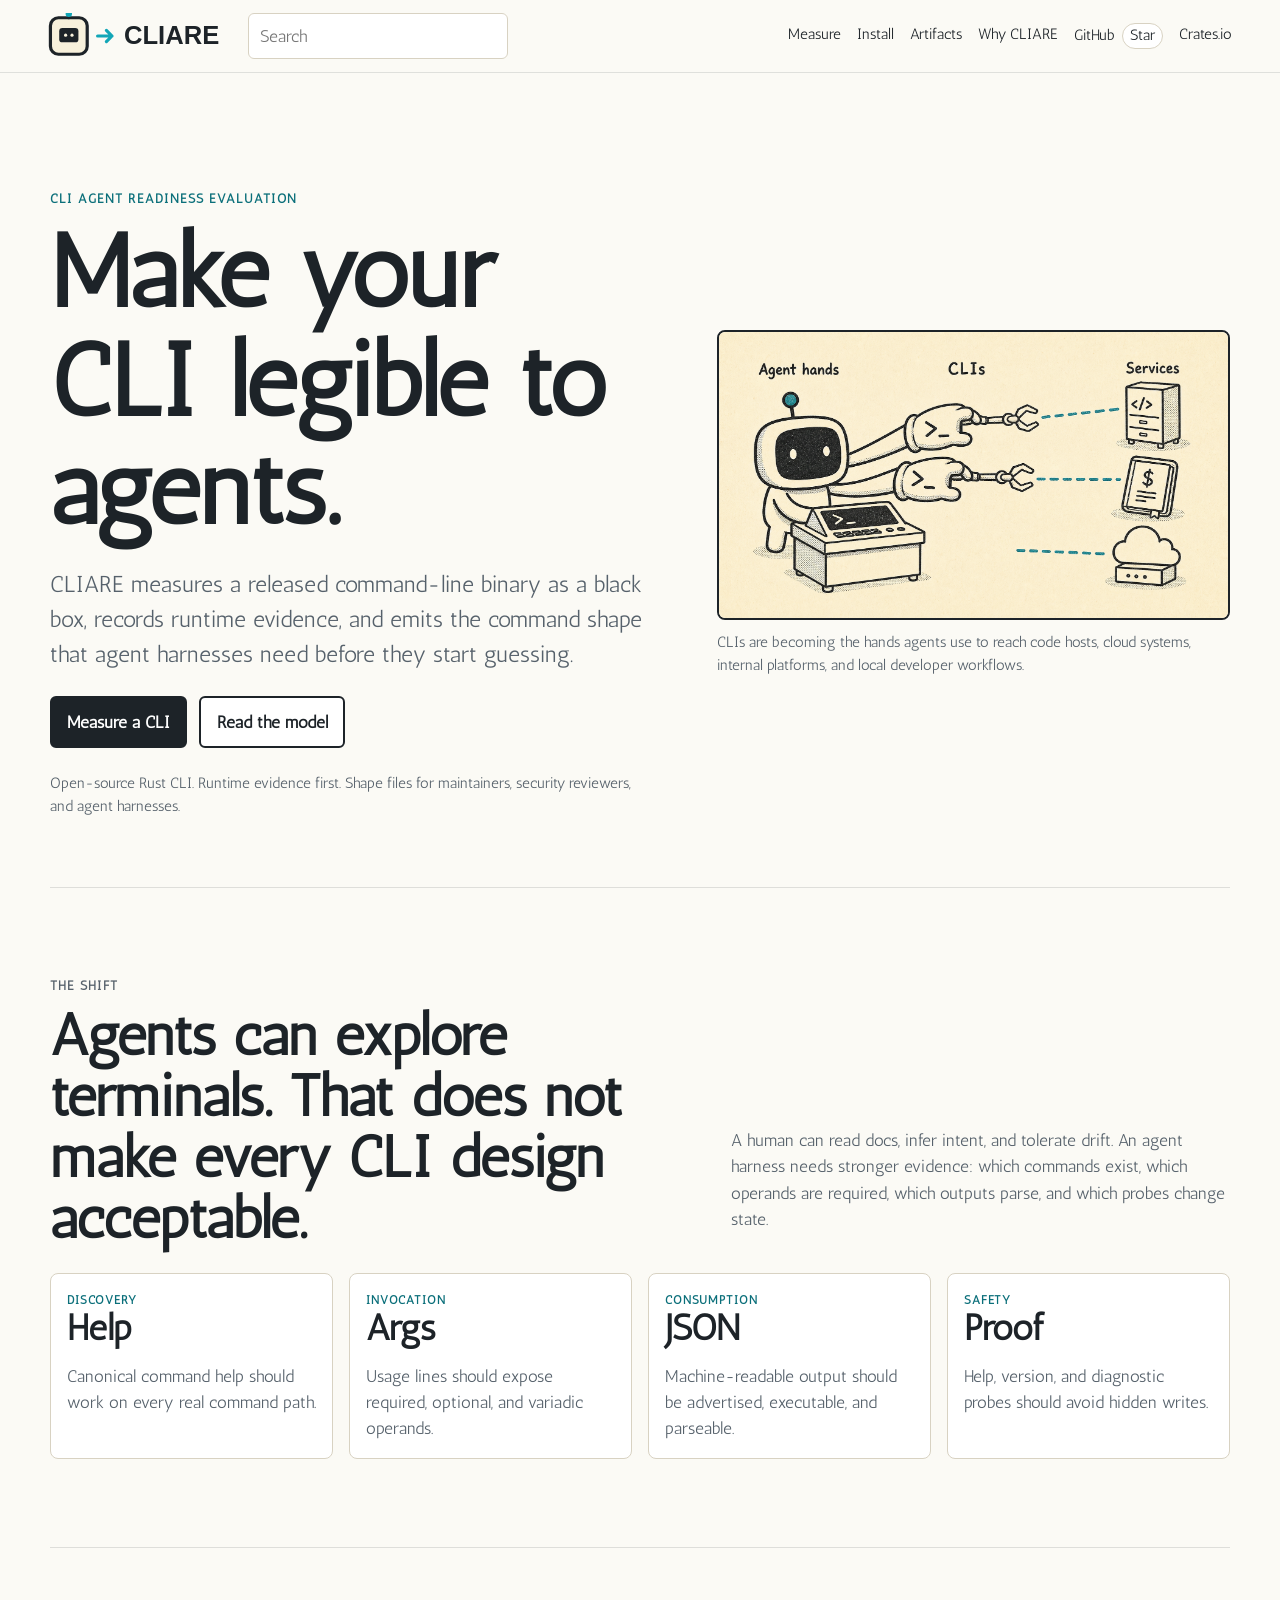
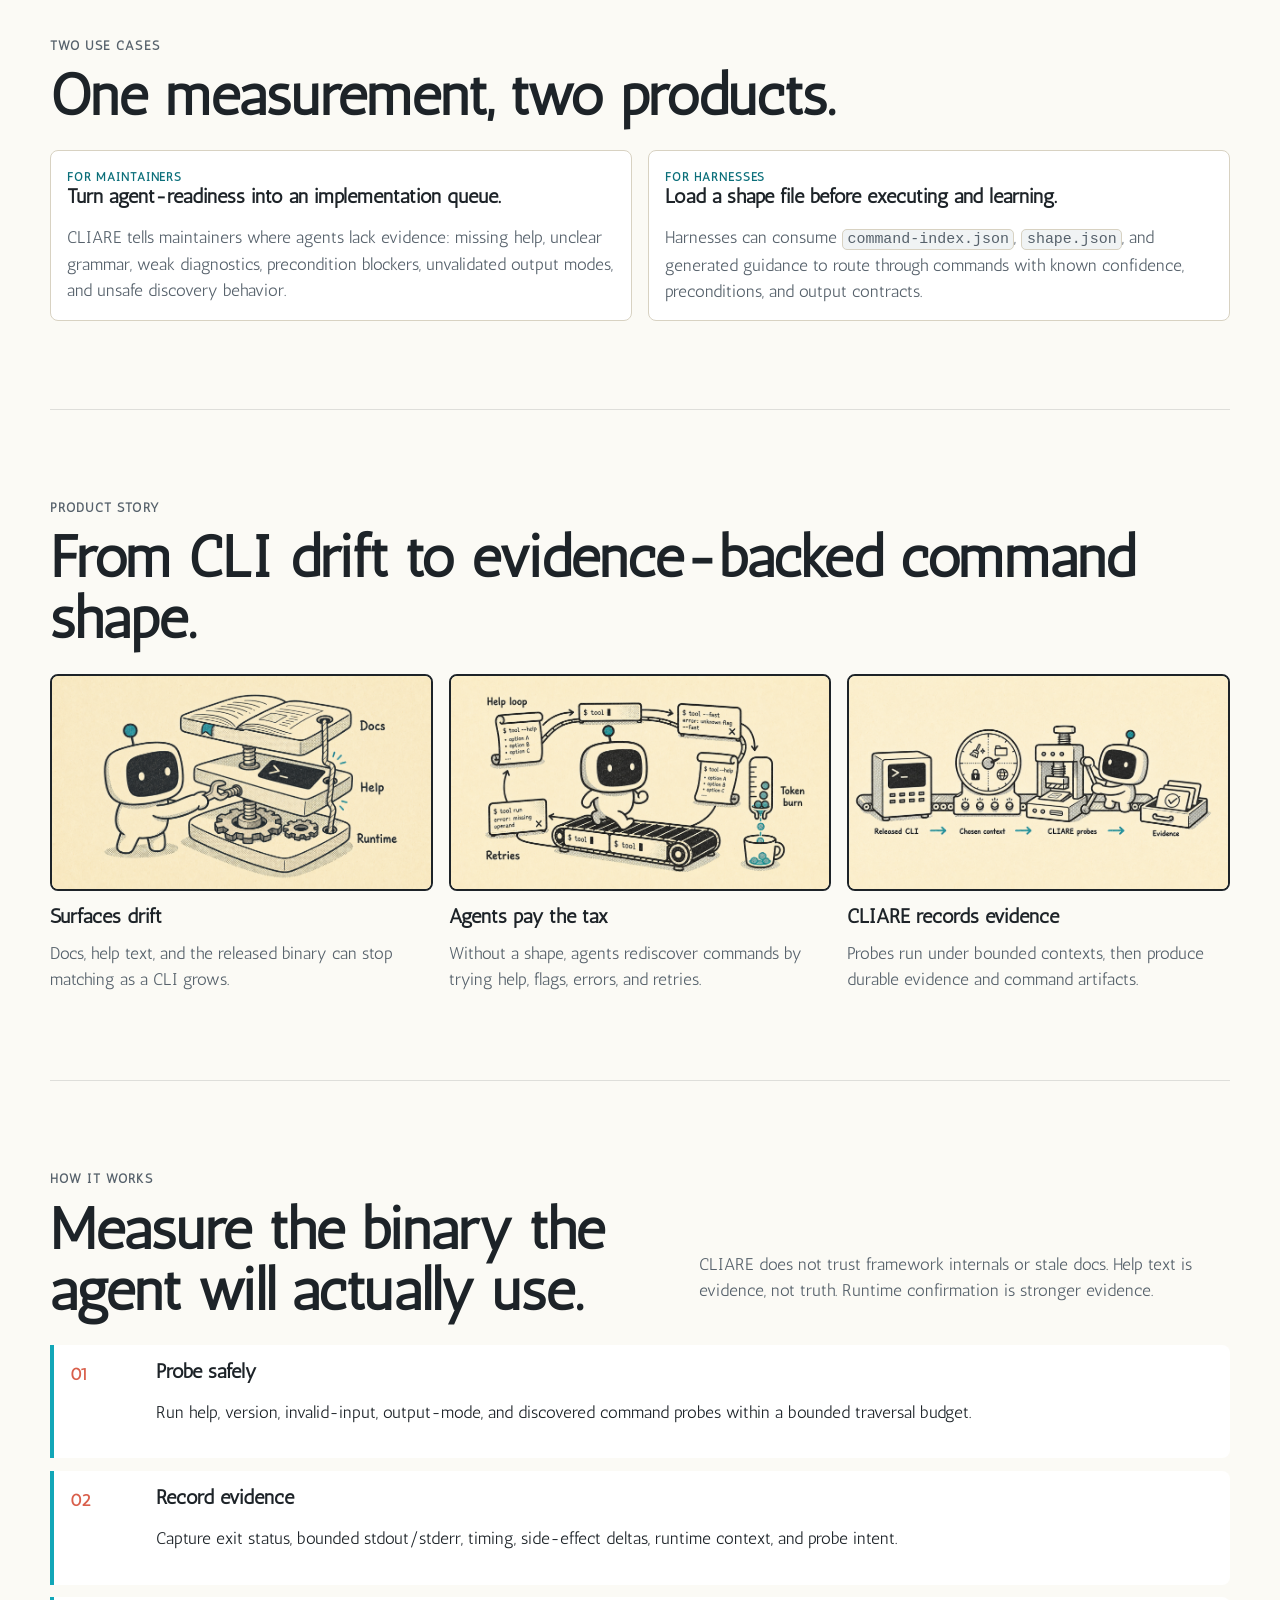
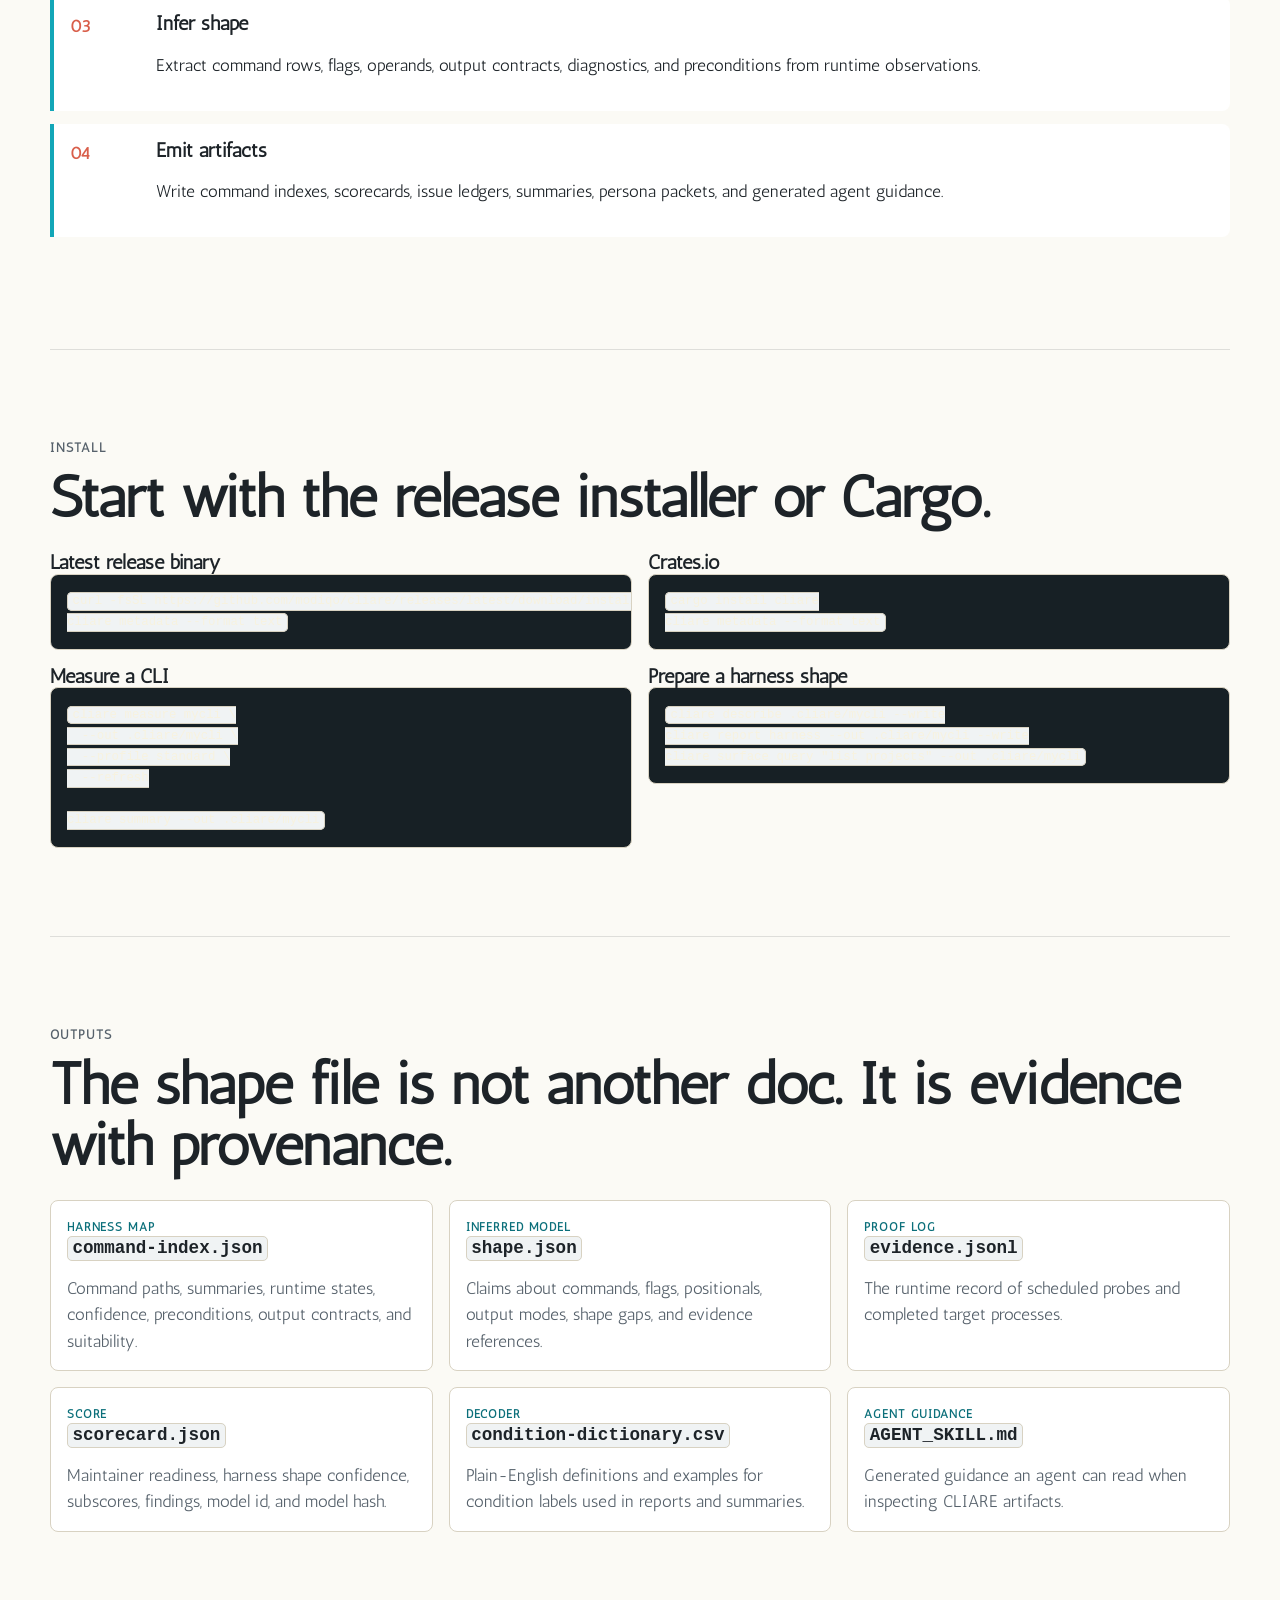
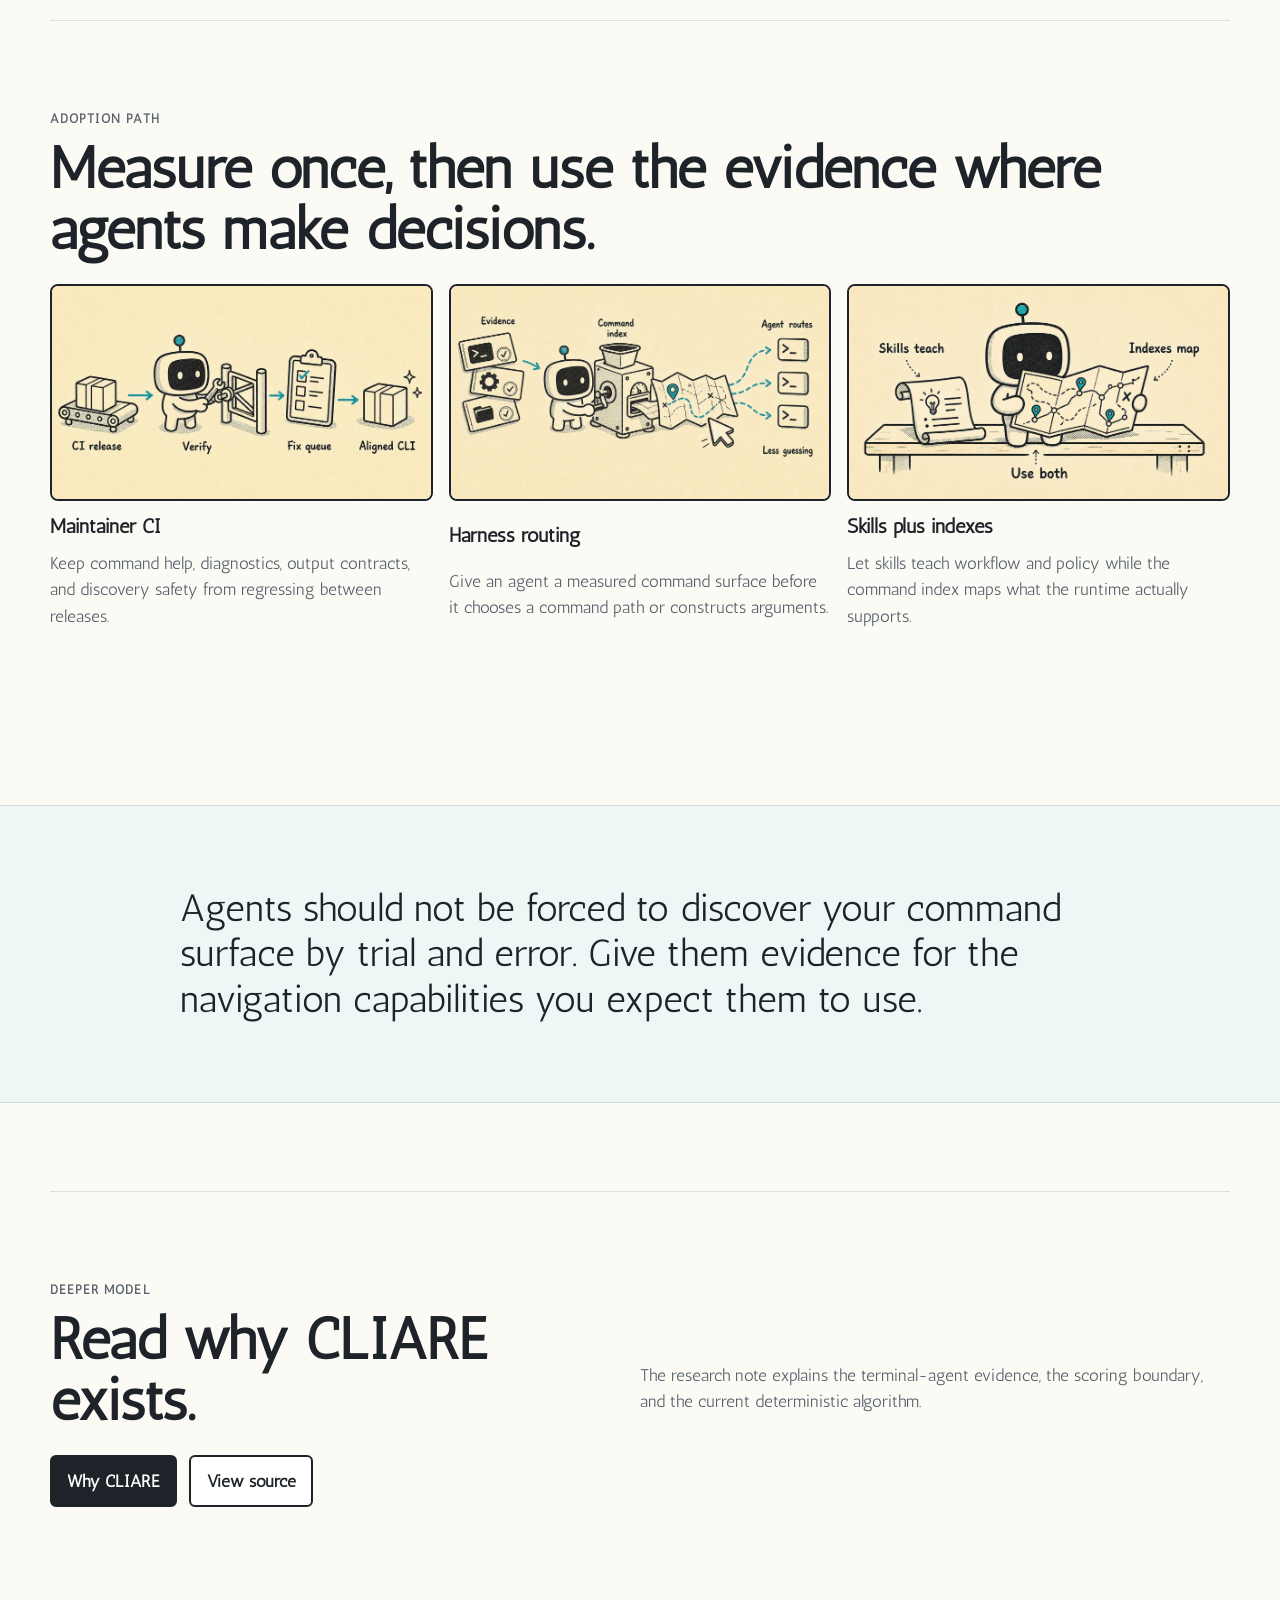
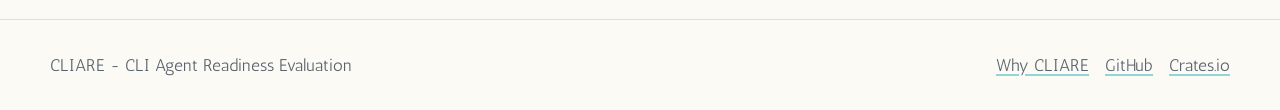
==== docs/pages/index.html @ 84b61d30 "docs: add cliare public site" ====
<!doctype html>
<html lang="en">
  <head>
    <meta charset="utf-8">
    <meta name="viewport" content="width=device-width, initial-scale=1">
    <meta
      name="description"
      content="CLIARE audits command-line interfaces for agent readiness and emits evidence-backed command shapes for maintainers and agent harnesses."
    >
    <title>CLIARE - CLI Agent Readiness Evaluation</title>
    <link rel="preconnect" href="https://fonts.googleapis.com">
    <link rel="preconnect" href="https://fonts.gstatic.com" crossorigin>
    <link href="https://fonts.googleapis.com/css2?family=Antic&amp;display=swap" rel="stylesheet">
    <link rel="alternate" type="text/plain" href="./llms.txt" title="CLIARE llms.txt">
    <link rel="stylesheet" href="./assets/styles.css?v=20260702-site">
  </head>
  <body>
    <header class="site-header">
      <a class="site-brand" href="./index.html" aria-label="CLIARE home">
        <img src="./assets/cliare-wordmark.svg" alt="CLIARE">
      </a>
      <form
        class="header-search"
        action="https://github.com/modiqo/cliare/search"
        method="get"
        target="_blank"
        role="search"
      >
        <input type="hidden" name="type" value="code">
        <label class="sr-only" for="site-search">Search CLIARE on GitHub</label>
        <input id="site-search" name="q" type="search" placeholder="Search">
      </form>
      <nav class="site-nav" aria-label="Primary navigation">
        <a href="#measure">Measure</a>
        <a href="#install">Install</a>
        <a href="#artifacts">Artifacts</a>
        <a href="./why-cliare.html">Why CLIARE</a>
        <a
          class="github-link star-link"
          href="https://github.com/modiqo/cliare"
          target="_blank"
          rel="noreferrer"
          aria-label="Star CLIARE on GitHub"
        >
          <span>GitHub</span>
          <span class="star-badge" aria-hidden="true">Star <span data-github-stars></span></span>
        </a>
        <a href="https://crates.io/crates/cliare" target="_blank" rel="noreferrer">Crates.io</a>
      </nav>
    </header>

    <main class="shell">
      <section id="home" class="hero" aria-labelledby="page-title">
        <div class="hero-copy">
          <p class="eyebrow">CLI Agent Readiness Evaluation</p>
          <h1 id="page-title">Make your CLI legible to agents.</h1>
          <p class="lede">
            CLIARE measures a released command-line binary as a black box,
            records runtime evidence, and emits the command shape that agent
            harnesses need before they start guessing.
          </p>
          <div class="hero-actions" aria-label="Primary actions">
            <a class="primary-link" href="#measure">Measure a CLI</a>
            <a class="secondary-link" href="./why-cliare.html">Read the model</a>
          </div>
          <p class="hero-note">
            Open-source Rust CLI. Runtime evidence first. Shape files for
            maintainers, security reviewers, and agent harnesses.
          </p>
        </div>
        <figure class="hero-figure">
          <img
            src="./assets/storybook/01-agent-hands.png"
            alt="Illustration of an agent using command-line hands to reach services."
          >
          <figcaption>
            CLIs are becoming the hands agents use to reach code hosts, cloud
            systems, internal platforms, and local developer workflows.
          </figcaption>
        </figure>
      </section>

      <section id="shift" class="section" aria-labelledby="shift-title">
        <div class="section-heading">
          <div>
            <p class="eyebrow">The shift</p>
            <h2 id="shift-title">Agents can explore terminals. That does not make every CLI design acceptable.</h2>
          </div>
          <p>
            A human can read docs, infer intent, and tolerate drift. An agent
            harness needs stronger evidence: which commands exist, which
            operands are required, which outputs parse, and which probes change
            state.
          </p>
        </div>
        <div class="metric-grid" aria-label="Agent CLI pressure points">
          <article class="metric-card">
            <span>Discovery</span>
            <strong>Help</strong>
            <p>Canonical command help should work on every real command path.</p>
          </article>
          <article class="metric-card">
            <span>Invocation</span>
            <strong>Args</strong>
            <p>Usage lines should expose required, optional, and variadic operands.</p>
          </article>
          <article class="metric-card">
            <span>Consumption</span>
            <strong>JSON</strong>
            <p>Machine-readable output should be advertised, executable, and parseable.</p>
          </article>
          <article class="metric-card">
            <span>Safety</span>
            <strong>Proof</strong>
            <p>Help, version, and diagnostic probes should avoid hidden writes.</p>
          </article>
        </div>
      </section>

      <section id="use-cases" class="section" aria-labelledby="use-cases-title">
        <div class="section-heading">
          <div>
            <p class="eyebrow">Two use cases</p>
            <h2 id="use-cases-title">One measurement, two products.</h2>
          </div>
        </div>
        <div class="use-grid">
          <article class="use-card">
            <span>For maintainers</span>
            <h3>Turn agent-readiness into an implementation queue.</h3>
            <p>
              CLIARE tells maintainers where agents lack evidence: missing help,
              unclear grammar, weak diagnostics, precondition blockers,
              unvalidated output modes, and unsafe discovery behavior.
            </p>
          </article>
          <article class="use-card">
            <span>For harnesses</span>
            <h3>Load a shape file before executing and learning.</h3>
            <p>
              Harnesses can consume <code>command-index.json</code>,
              <code>shape.json</code>, and generated guidance to route through
              commands with known confidence, preconditions, and output
              contracts.
            </p>
          </article>
        </div>
      </section>

      <section id="story" class="section" aria-labelledby="story-title">
        <div class="section-heading">
          <div>
            <p class="eyebrow">Product story</p>
            <h2 id="story-title">From CLI drift to evidence-backed command shape.</h2>
          </div>
        </div>
        <div class="story-grid">
          <article class="story-card">
            <img src="./assets/storybook/02-cli-drift.png" alt="Illustration of docs, help, and runtime drift.">
            <h3>Surfaces drift</h3>
            <p>Docs, help text, and the released binary can stop matching as a CLI grows.</p>
          </article>
          <article class="story-card">
            <img src="./assets/storybook/03-token-burn.png" alt="Illustration of an agent burning tokens in a help loop.">
            <h3>Agents pay the tax</h3>
            <p>Without a shape, agents rediscover commands by trying help, flags, errors, and retries.</p>
          </article>
          <article class="story-card">
            <img src="./assets/storybook/04-cliare-probes.png" alt="Illustration of CLIARE probing a released CLI.">
            <h3>CLIARE records evidence</h3>
            <p>Probes run under bounded contexts, then produce durable evidence and command artifacts.</p>
          </article>
        </div>
      </section>

      <section id="measure" class="section" aria-labelledby="measure-title">
        <div class="section-heading">
          <div>
            <p class="eyebrow">How it works</p>
            <h2 id="measure-title">Measure the binary the agent will actually use.</h2>
          </div>
          <p>
            CLIARE does not trust framework internals or stale docs. Help text
            is evidence, not truth. Runtime confirmation is stronger evidence.
          </p>
        </div>
        <div class="process" aria-label="CLIARE measurement flow">
          <div class="process-step">
            <span>01</span>
            <div>
              <h3>Probe safely</h3>
              <p>Run help, version, invalid-input, output-mode, and discovered command probes within a bounded traversal budget.</p>
            </div>
          </div>
          <div class="process-step">
            <span>02</span>
            <div>
              <h3>Record evidence</h3>
              <p>Capture exit status, bounded stdout/stderr, timing, side-effect deltas, runtime context, and probe intent.</p>
            </div>
          </div>
          <div class="process-step">
            <span>03</span>
            <div>
              <h3>Infer shape</h3>
              <p>Extract command rows, flags, operands, output contracts, diagnostics, and preconditions from runtime observations.</p>
            </div>
          </div>
          <div class="process-step">
            <span>04</span>
            <div>
              <h3>Emit artifacts</h3>
              <p>Write command indexes, scorecards, issue ledgers, summaries, persona packets, and generated agent guidance.</p>
            </div>
          </div>
        </div>
      </section>

      <section id="install" class="section" aria-labelledby="install-title">
        <div class="section-heading">
          <div>
            <p class="eyebrow">Install</p>
            <h2 id="install-title">Start with the release installer or Cargo.</h2>
          </div>
        </div>
        <div class="code-grid">
          <div>
            <h3>Latest release binary</h3>
            <pre><code>curl -fsSL https://github.com/modiqo/cliare/releases/latest/download/install.sh | sh
cliare metadata --format text</code></pre>
          </div>
          <div>
            <h3>Crates.io</h3>
            <pre><code>cargo install cliare
cliare metadata --format text</code></pre>
          </div>
        </div>
        <div class="code-grid">
          <div>
            <h3>Measure a CLI</h3>
            <pre><code>cliare measure mycli \
  --out .cliare/mycli \
  --profile standard \
  --refresh

cliare summary --out .cliare/mycli</code></pre>
          </div>
          <div>
            <h3>Prepare a harness shape</h3>
            <pre><code>cliare describe .cliare/mycli --write
cliare report harness --out .cliare/mycli --write
cliare surface query "list projects" --out .cliare/mycli</code></pre>
          </div>
        </div>
      </section>

      <section id="artifacts" class="section" aria-labelledby="artifacts-title">
        <div class="section-heading">
          <div>
            <p class="eyebrow">Outputs</p>
            <h2 id="artifacts-title">The shape file is not another doc. It is evidence with provenance.</h2>
          </div>
        </div>
        <div class="artifact-grid">
          <article class="artifact-card">
            <span>Harness map</span>
            <h3><code>command-index.json</code></h3>
            <p>Command paths, summaries, runtime states, confidence, preconditions, output contracts, and suitability.</p>
          </article>
          <article class="artifact-card">
            <span>Inferred model</span>
            <h3><code>shape.json</code></h3>
            <p>Claims about commands, flags, positionals, output modes, shape gaps, and evidence references.</p>
          </article>
          <article class="artifact-card">
            <span>Proof log</span>
            <h3><code>evidence.jsonl</code></h3>
            <p>The runtime record of scheduled probes and completed target processes.</p>
          </article>
          <article class="artifact-card">
            <span>Score</span>
            <h3><code>scorecard.json</code></h3>
            <p>Maintainer readiness, harness shape confidence, subscores, findings, model id, and model hash.</p>
          </article>
          <article class="artifact-card">
            <span>Decoder</span>
            <h3><code>condition-dictionary.csv</code></h3>
            <p>Plain-English definitions and examples for condition labels used in reports and summaries.</p>
          </article>
          <article class="artifact-card">
            <span>Agent guidance</span>
            <h3><code>AGENT_SKILL.md</code></h3>
            <p>Generated guidance an agent can read when inspecting CLIARE artifacts.</p>
          </article>
        </div>
      </section>

      <section id="roles" class="section" aria-labelledby="roles-title">
        <div class="section-heading">
          <div>
            <p class="eyebrow">Adoption path</p>
            <h2 id="roles-title">Measure once, then use the evidence where agents make decisions.</h2>
          </div>
        </div>
        <div class="story-grid">
          <article class="story-card">
            <img src="./assets/storybook/05-maintainer-ci.png" alt="Illustration of maintainers using CLIARE in CI.">
            <h3>Maintainer CI</h3>
            <p>Keep command help, diagnostics, output contracts, and discovery safety from regressing between releases.</p>
          </article>
          <article class="story-card">
            <img src="./assets/storybook/06-agent-index.png" alt="Illustration of a harness using a command index.">
            <h3>Harness routing</h3>
            <p>Give an agent a measured command surface before it chooses a command path or constructs arguments.</p>
          </article>
          <article class="story-card">
            <img src="./assets/storybook/07-skills-and-indexes.png" alt="Illustration comparing agent skills and command indexes.">
            <h3>Skills plus indexes</h3>
            <p>Let skills teach workflow and policy while the command index maps what the runtime actually supports.</p>
          </article>
        </div>
      </section>

      <div class="band" aria-labelledby="stance-title">
        <div class="quote-panel">
          <p id="stance-title">
            Agents should not be forced to discover your command surface by
            trial and error. Give them evidence for the navigation capabilities
            you expect them to use.
          </p>
        </div>
      </div>

      <section id="next" class="section" aria-labelledby="next-title">
        <div class="section-heading">
          <div>
            <p class="eyebrow">Deeper model</p>
            <h2 id="next-title">Read why CLIARE exists.</h2>
          </div>
          <p>
            The research note explains the terminal-agent evidence, the scoring
            boundary, and the current deterministic algorithm.
          </p>
        </div>
        <div class="button-row">
          <a class="primary-link" href="./why-cliare.html">Why CLIARE</a>
          <a class="secondary-link" href="https://github.com/modiqo/cliare" target="_blank" rel="noreferrer">View source</a>
        </div>
      </section>
    </main>

    <footer class="footer">
      <div class="footer-inner">
        <span>CLIARE - CLI Agent Readiness Evaluation</span>
        <nav class="footer-nav" aria-label="Footer navigation">
          <a href="./why-cliare.html">Why CLIARE</a>
          <a href="https://github.com/modiqo/cliare" target="_blank" rel="noreferrer">GitHub</a>
          <a href="https://crates.io/crates/cliare" target="_blank" rel="noreferrer">Crates.io</a>
        </nav>
      </div>
    </footer>
    <script src="./assets/site.js?v=20260702-site" defer></script>
  </body>
</html>
---- docs/pages/assets/styles.css ----
:root {
  --ink: #1d2328;
  --muted: #56616b;
  --line: #d8d2c2;
  --paper: #fbfaf5;
  --wash: #f3ead1;
  --teal: #12a6b7;
  --teal-dark: #0b6f7a;
  --coral: #d95f4b;
  --gold: #c58b28;
  --green: #4b8f67;
  --white: #ffffff;
  --code: #f0f3f4;
}

* {
  box-sizing: border-box;
}

html {
  scroll-behavior: smooth;
}

body {
  margin: 0;
  background: var(--paper);
  color: var(--ink);
  font-family: "Antic", "Avenir Next", Avenir, system-ui, -apple-system, BlinkMacSystemFont, "Segoe UI", sans-serif;
  font-size: 17px;
  line-height: 1.55;
}

a {
  color: inherit;
  text-decoration-color: rgba(18, 166, 183, 0.45);
  text-decoration-thickness: 2px;
  text-underline-offset: 3px;
}

a:hover {
  text-decoration-color: var(--teal);
}

code,
pre {
  font-family: ui-monospace, SFMono-Regular, Menlo, Monaco, Consolas, "Liberation Mono", monospace;
}

code {
  border: 1px solid var(--line);
  border-radius: 5px;
  background: var(--code);
  padding: 0.08rem 0.28rem;
  font-size: 0.88em;
}

pre {
  margin: 0;
  overflow-x: auto;
  border: 1px solid var(--line);
  border-radius: 8px;
  background: #172025;
  color: #f7f2df;
  padding: 1rem;
  font-size: 0.88rem;
  line-height: 1.5;
}

.sr-only {
  position: absolute;
  width: 1px;
  height: 1px;
  padding: 0;
  overflow: hidden;
  clip: rect(0, 0, 0, 0);
  white-space: nowrap;
  border: 0;
}

.site-header {
  position: sticky;
  top: 0;
  z-index: 20;
  display: grid;
  grid-template-columns: auto minmax(160px, 260px) 1fr;
  gap: 1rem;
  align-items: center;
  border-bottom: 1px solid rgba(29, 35, 40, 0.12);
  background: rgba(251, 250, 245, 0.94);
  padding: 0.8rem clamp(1rem, 4vw, 3rem);
  backdrop-filter: blur(12px);
}

.site-brand {
  display: inline-flex;
  align-items: center;
}

.site-brand img {
  display: block;
  width: 184px;
  max-width: 42vw;
  height: auto;
}

.header-search input {
  width: 100%;
  border: 1px solid var(--line);
  border-radius: 6px;
  background: var(--white);
  color: var(--ink);
  padding: 0.55rem 0.7rem;
  font: inherit;
}

.site-nav {
  display: flex;
  flex-wrap: wrap;
  justify-content: flex-end;
  gap: 0.55rem 1rem;
  font-size: 0.94rem;
}

.site-nav a {
  text-decoration: none;
}

.star-link {
  display: inline-flex;
  gap: 0.4rem;
  align-items: center;
}

.star-badge {
  border: 1px solid var(--line);
  border-radius: 999px;
  padding: 0.02rem 0.45rem;
  background: var(--white);
}

.shell {
  width: min(1180px, calc(100% - 2rem));
  margin: 0 auto;
}

.hero {
  display: grid;
  grid-template-columns: minmax(0, 1fr) minmax(340px, 0.85fr);
  gap: clamp(1.6rem, 5vw, 4rem);
  align-items: center;
  min-height: calc(100vh - 86px);
  padding: clamp(3rem, 8vw, 6rem) 0 3rem;
}

.hero-copy {
  max-width: 720px;
}

.eyebrow,
.section-kicker {
  margin: 0 0 0.55rem;
  color: var(--teal-dark);
  font-size: 0.82rem;
  font-weight: 800;
  letter-spacing: 0.08em;
  text-transform: uppercase;
}

h1,
h2,
h3 {
  margin: 0;
  line-height: 1.06;
  letter-spacing: 0;
}

h1 {
  font-size: clamp(3rem, 8vw, 6.9rem);
  max-width: 920px;
}

h2 {
  font-size: clamp(2rem, 4.5vw, 4rem);
}

h3 {
  font-size: 1.25rem;
}

.lede {
  max-width: 760px;
  color: var(--muted);
  font-size: clamp(1.14rem, 2vw, 1.42rem);
}

.hero-actions,
.button-row {
  display: flex;
  flex-wrap: wrap;
  gap: 0.75rem;
  margin: 1.5rem 0;
}

.primary-link,
.secondary-link {
  display: inline-flex;
  align-items: center;
  min-height: 2.75rem;
  border-radius: 6px;
  padding: 0.66rem 0.95rem;
  font-weight: 800;
  text-decoration: none;
}

.primary-link {
  border: 2px solid var(--ink);
  background: var(--ink);
  color: var(--white);
}

.secondary-link {
  border: 2px solid var(--ink);
  background: var(--white);
}

.hero-note {
  margin: 0;
  color: var(--muted);
  font-size: 0.95rem;
}

.hero-figure {
  margin: 0;
}

.hero-figure img,
.wide-figure img,
.story-card img,
.article-figure img {
  display: block;
  width: 100%;
  height: auto;
  border: 2px solid var(--ink);
  border-radius: 8px;
  background: var(--wash);
}

.hero-figure figcaption,
.article-figure figcaption {
  color: var(--muted);
  font-size: 0.95rem;
  margin-top: 0.65rem;
}

.section {
  padding: clamp(3rem, 7vw, 5.5rem) 0;
  border-top: 1px solid rgba(29, 35, 40, 0.13);
}

.section-heading {
  display: flex;
  justify-content: space-between;
  gap: 2rem;
  align-items: end;
  margin-bottom: 1.5rem;
}

.section-heading p {
  max-width: 590px;
  color: var(--muted);
}

.metric-grid,
.use-grid,
.artifact-grid,
.factor-grid,
.source-grid {
  display: grid;
  gap: 1rem;
}

.metric-grid {
  grid-template-columns: repeat(4, minmax(0, 1fr));
}

.metric-card,
.use-card,
.artifact-card,
.factor-card,
.source-card,
.callout-card {
  border: 1px solid var(--line);
  border-radius: 8px;
  background: var(--white);
  padding: 1rem;
}

.metric-card strong {
  display: block;
  color: var(--ink);
  font-size: 2.25rem;
  line-height: 1;
}

.metric-card span,
.use-card span,
.artifact-card span,
.factor-card span {
  display: block;
  color: var(--teal-dark);
  font-size: 0.78rem;
  font-weight: 800;
  letter-spacing: 0.07em;
  text-transform: uppercase;
}

.metric-card p,
.use-card p,
.artifact-card p,
.factor-card p,
.source-card p {
  margin-bottom: 0;
  color: var(--muted);
}

.use-grid {
  grid-template-columns: repeat(2, minmax(0, 1fr));
}

.story-grid {
  display: grid;
  grid-template-columns: repeat(3, minmax(0, 1fr));
  gap: 1rem;
}

.story-card {
  display: grid;
  gap: 0.8rem;
}

.story-card h3 {
  margin-top: 0.15rem;
}

.story-card p {
  margin: 0;
  color: var(--muted);
}

.process {
  display: grid;
  gap: 0.8rem;
  margin: 1.5rem 0;
}

.process-step {
  display: grid;
  grid-template-columns: 70px 1fr;
  gap: 1rem;
  align-items: start;
  border-left: 4px solid var(--teal);
  background: var(--white);
  padding: 1rem;
  border-radius: 0 8px 8px 0;
}

.process-step span {
  color: var(--coral);
  font-weight: 800;
}

.code-grid {
  display: grid;
  grid-template-columns: minmax(0, 1fr) minmax(0, 1fr);
  gap: 1rem;
}

.code-grid + .code-grid {
  margin-top: 1rem;
}

.artifact-grid,
.factor-grid,
.source-grid {
  grid-template-columns: repeat(3, minmax(0, 1fr));
}

.band {
  margin: clamp(3rem, 7vw, 5.5rem) calc(50% - 50vw);
  padding: clamp(3rem, 7vw, 5rem) max(1rem, calc(50vw - 590px));
  background: #eef7f6;
  border-top: 1px solid rgba(29, 35, 40, 0.12);
  border-bottom: 1px solid rgba(29, 35, 40, 0.12);
}

.quote-panel {
  max-width: 920px;
  margin: 0 auto;
  font-size: clamp(1.45rem, 3vw, 2.4rem);
  line-height: 1.18;
}

.quote-panel p {
  margin: 0;
}

.article-shell {
  padding-bottom: 4rem;
}

.article-hero {
  display: grid;
  grid-template-columns: minmax(0, 1fr) minmax(320px, 0.75fr);
  gap: clamp(1.6rem, 5vw, 4rem);
  align-items: center;
  padding: clamp(3rem, 7vw, 5rem) 0 2rem;
}

.article-layout {
  display: grid;
  grid-template-columns: 260px minmax(0, 1fr);
  gap: clamp(1.5rem, 4vw, 3rem);
  padding-top: 2rem;
}

.article-toc {
  position: sticky;
  top: 96px;
  align-self: start;
  display: grid;
  gap: 0.35rem;
  border: 1px solid var(--line);
  border-radius: 8px;
  background: var(--white);
  padding: 0.9rem;
  font-size: 0.95rem;
}

.article-toc a {
  text-decoration: none;
  color: var(--muted);
}

.article-toc a:hover {
  color: var(--ink);
}

.article-body {
  display: grid;
  gap: 3rem;
}

.article-body section {
  border-top: 1px solid rgba(29, 35, 40, 0.13);
  padding-top: 2rem;
}

.article-body p,
.article-body li {
  color: var(--muted);
}

.article-body h2 {
  font-size: clamp(1.8rem, 3.5vw, 3rem);
  margin-bottom: 0.9rem;
}

.formula {
  border: 1px solid var(--line);
  border-radius: 8px;
  background: var(--white);
  padding: 1rem;
}

.formula p {
  margin: 0.4rem 0;
}

.callout-grid {
  display: grid;
  grid-template-columns: repeat(3, minmax(0, 1fr));
  gap: 1rem;
  margin: 1.4rem 0;
}

.footer {
  border-top: 1px solid rgba(29, 35, 40, 0.13);
  color: var(--muted);
  padding: 2rem clamp(1rem, 4vw, 3rem);
}

.footer-inner {
  display: flex;
  flex-wrap: wrap;
  gap: 1rem;
  align-items: center;
  justify-content: space-between;
  width: min(1180px, 100%);
  margin: 0 auto;
}

.footer-nav {
  display: flex;
  gap: 1rem;
}

@media (max-width: 920px) {
  .site-header {
    grid-template-columns: 1fr;
  }

  .site-nav {
    justify-content: flex-start;
  }

  .hero,
  .article-hero,
  .article-layout,
  .code-grid {
    grid-template-columns: 1fr;
  }

  .article-toc {
    position: static;
  }

  .metric-grid,
  .story-grid,
  .artifact-grid,
  .factor-grid,
  .source-grid,
  .callout-grid {
    grid-template-columns: repeat(2, minmax(0, 1fr));
  }
}

@media (max-width: 640px) {
  body {
    font-size: 16px;
  }

  .shell {
    width: min(100% - 1rem, 1180px);
  }

  .hero {
    min-height: auto;
  }

  .metric-grid,
  .use-grid,
  .story-grid,
  .artifact-grid,
  .factor-grid,
  .source-grid,
  .callout-grid {
    grid-template-columns: 1fr;
  }

  .process-step {
    grid-template-columns: 1fr;
  }
}
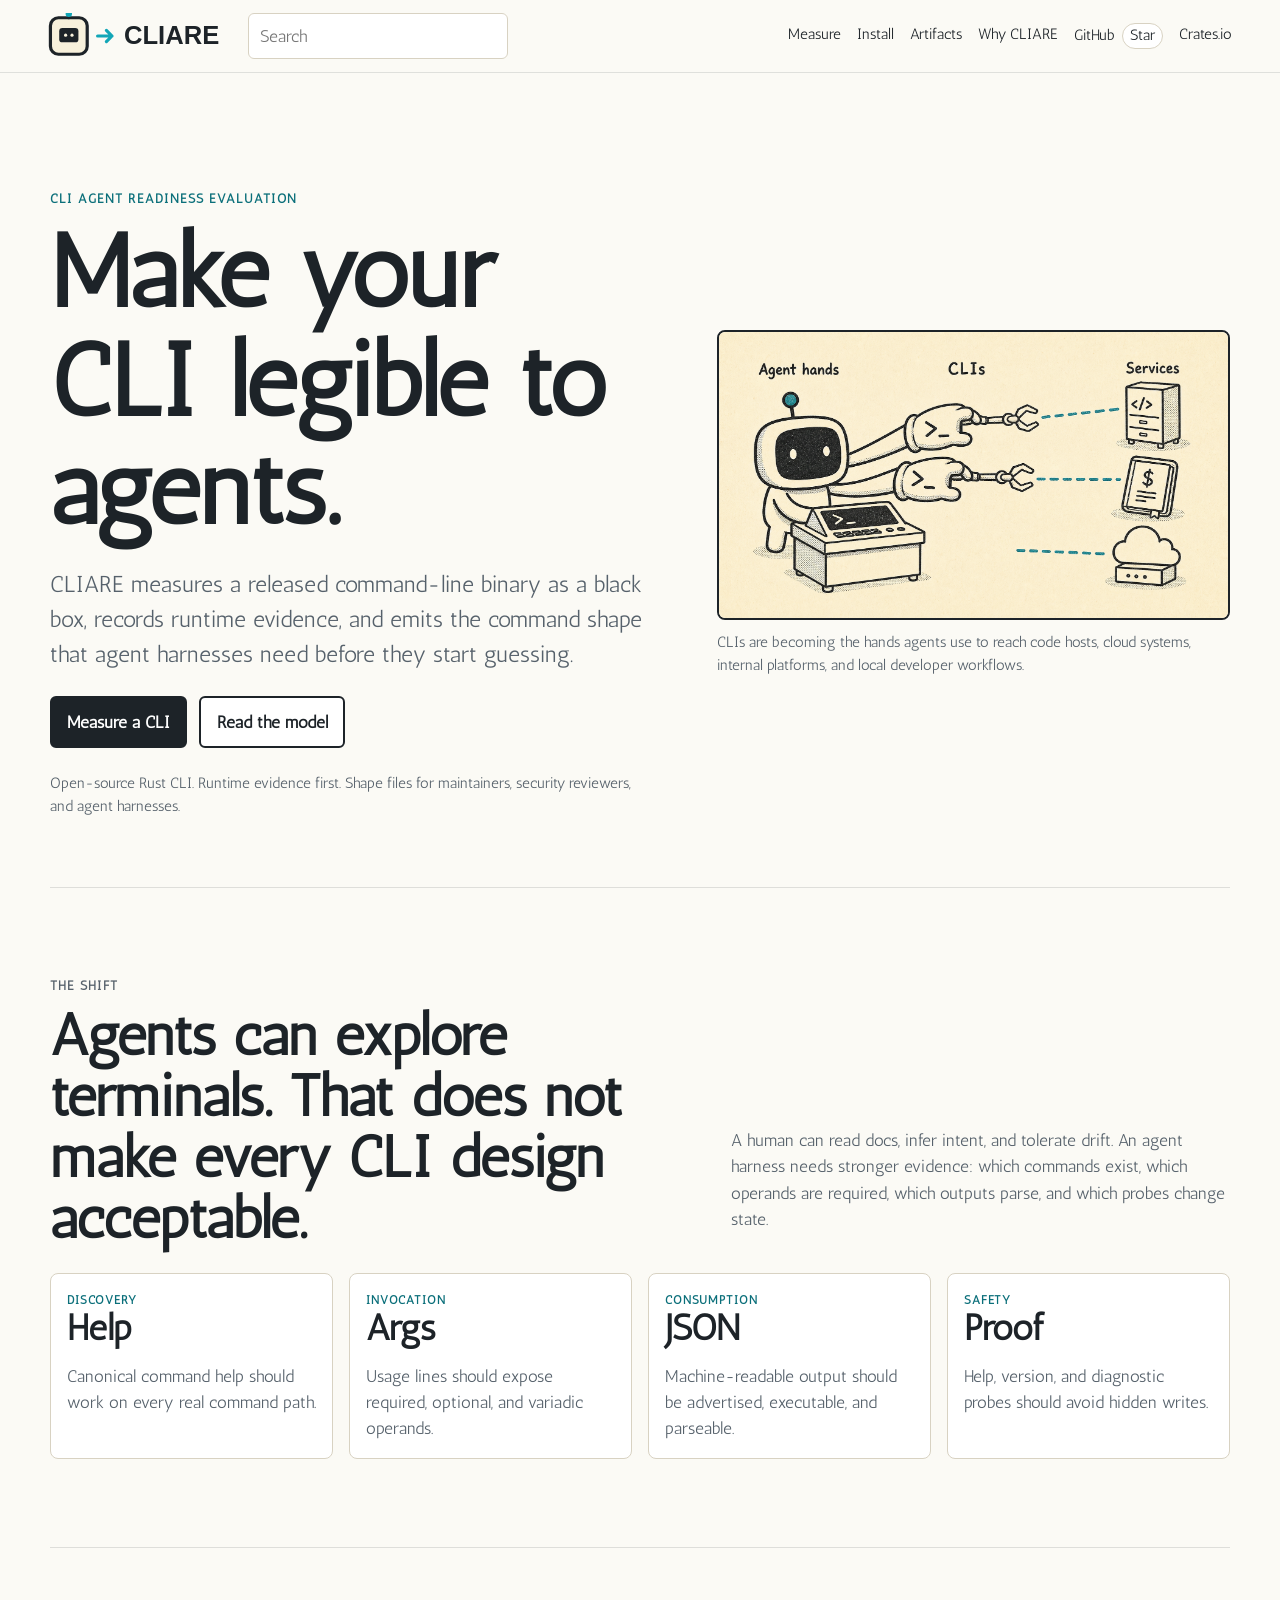
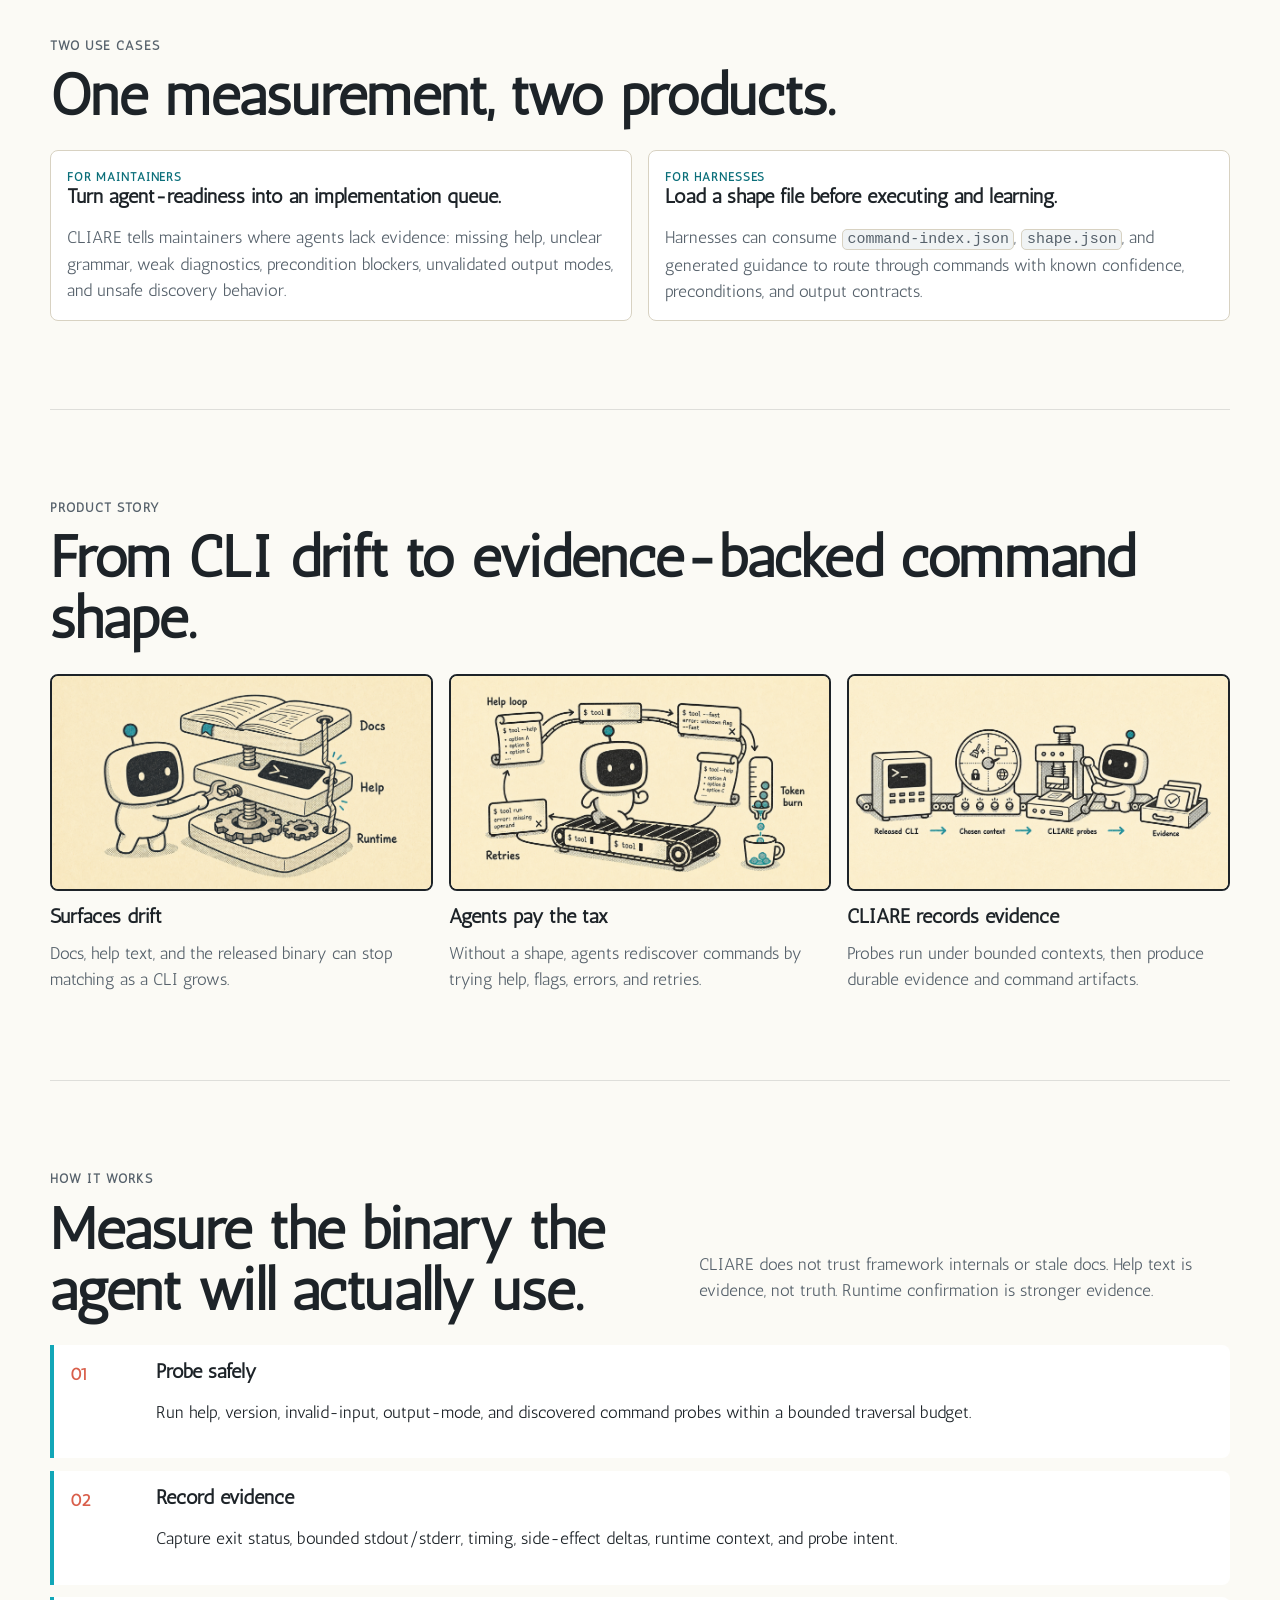
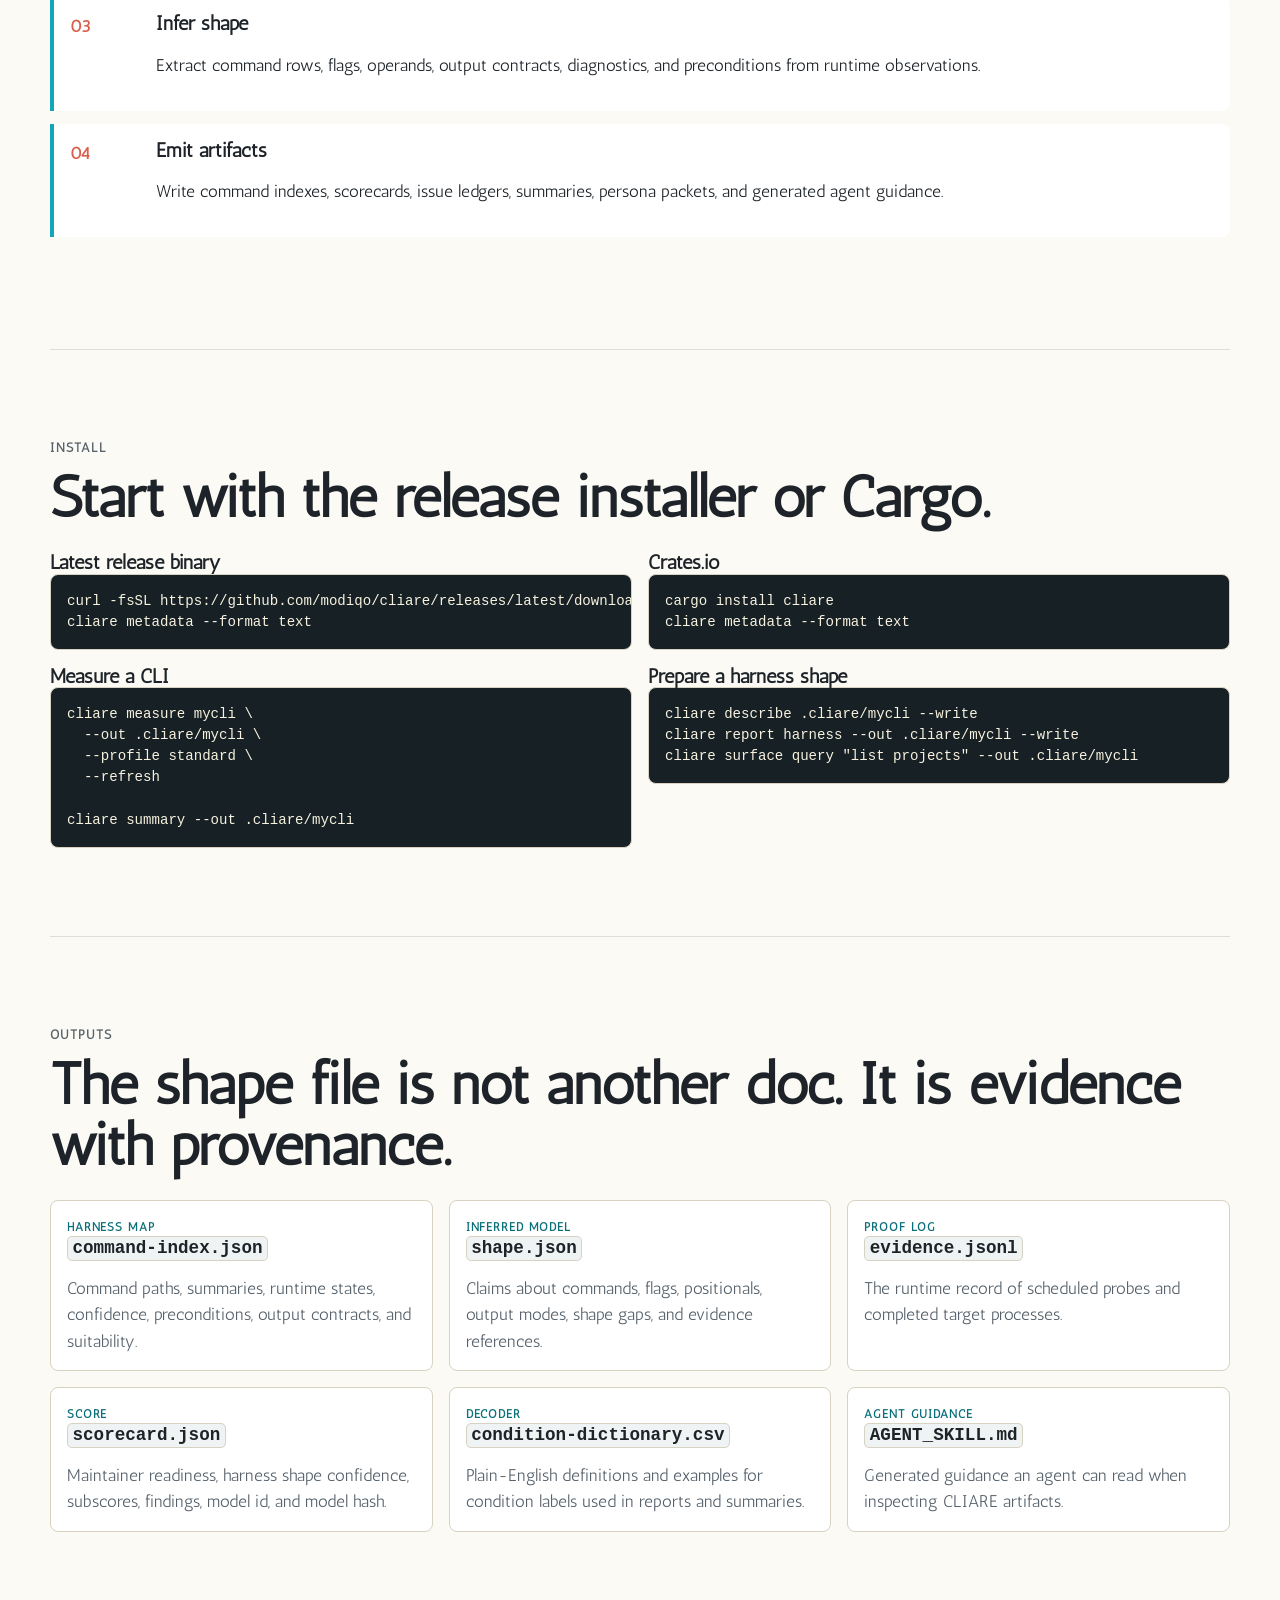
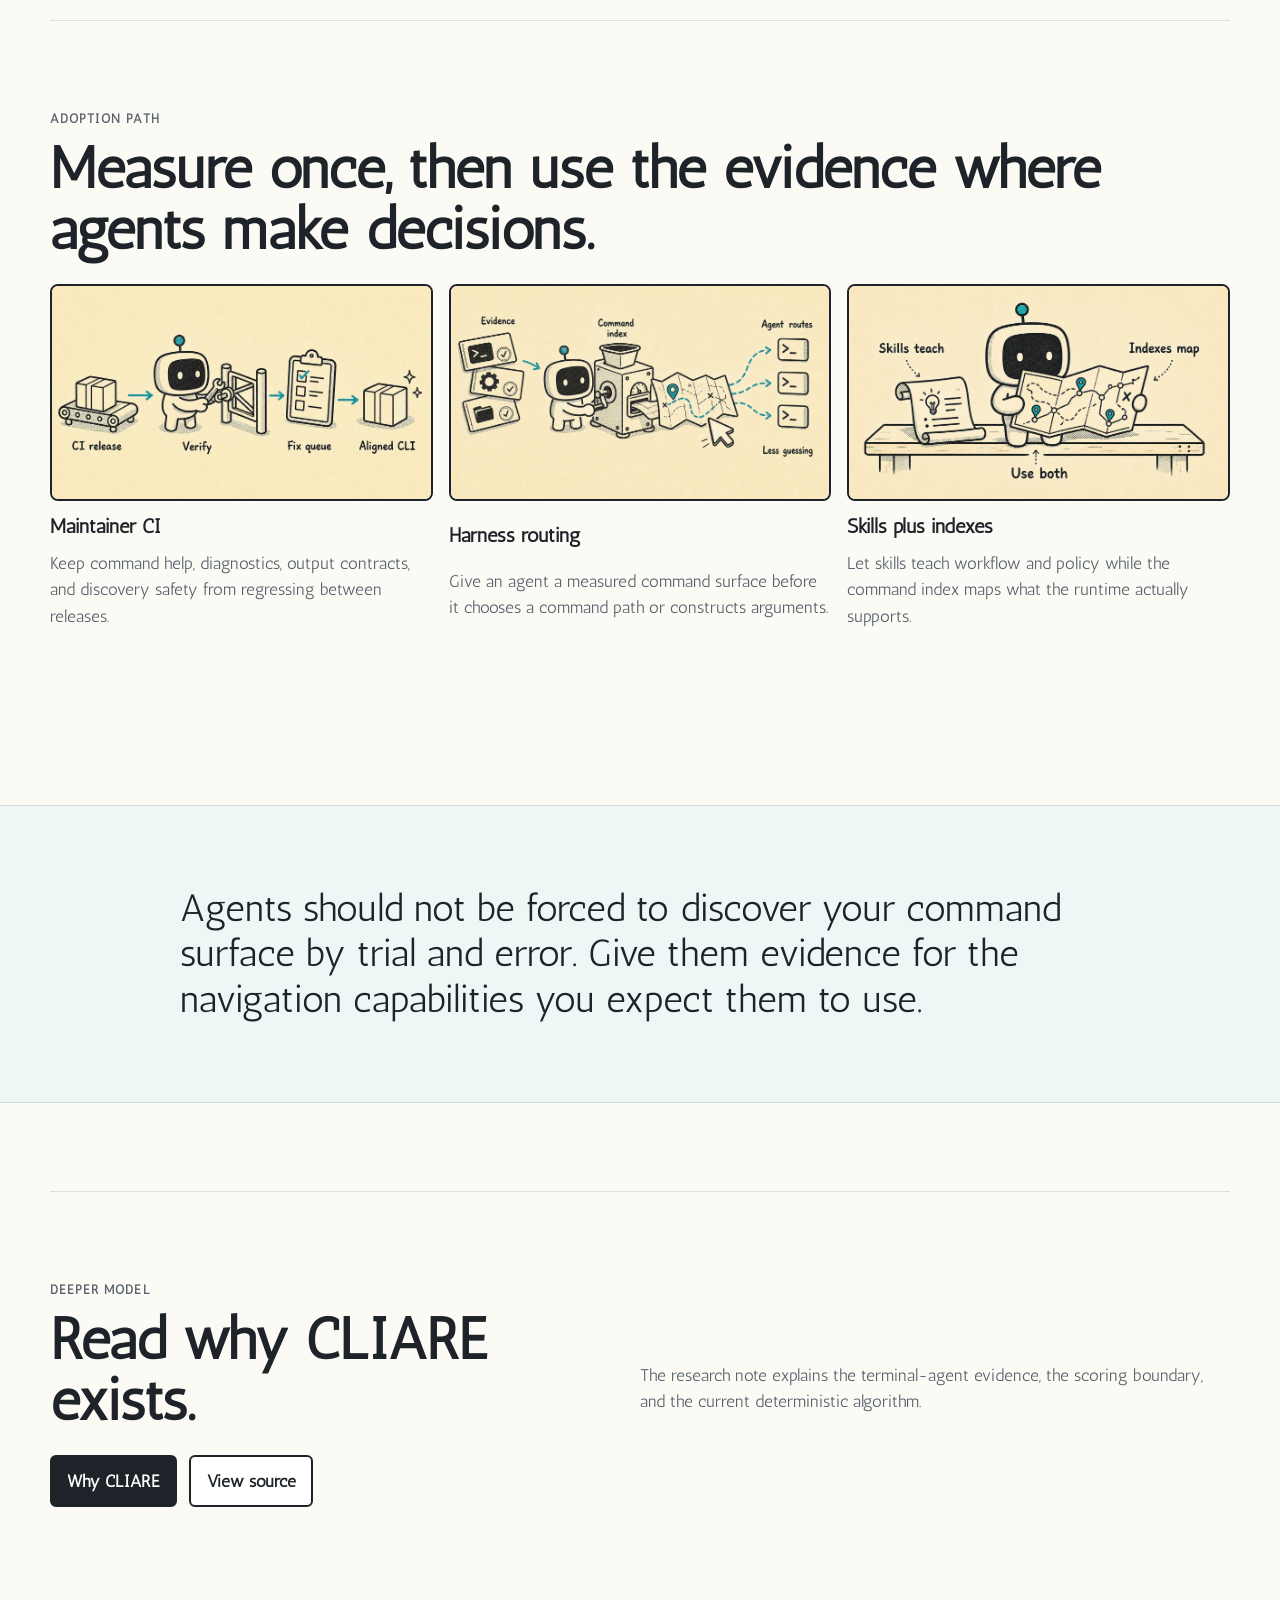
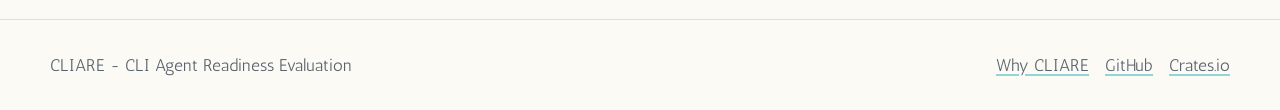
==== commit da47d845: "docs: fix site code block styling" ====
--- a/docs/pages/index.html
+++ b/docs/pages/index.html
@@ -12,7 +12,7 @@
     <link rel="preconnect" href="https://fonts.gstatic.com" crossorigin>
     <link href="https://fonts.googleapis.com/css2?family=Antic&amp;display=swap" rel="stylesheet">
     <link rel="alternate" type="text/plain" href="./llms.txt" title="CLIARE llms.txt">
-    <link rel="stylesheet" href="./assets/styles.css?v=20260702-site">
+    <link rel="stylesheet" href="./assets/styles.css?v=20260702-codeblocks">
   </head>
   <body>
     <header class="site-header">
--- a/docs/pages/assets/styles.css
+++ b/docs/pages/assets/styles.css
@@ -66,6 +66,17 @@
   line-height: 1.5;
 }
 
+pre code {
+  display: block;
+  border: 0;
+  border-radius: 0;
+  background: transparent;
+  color: inherit;
+  padding: 0;
+  font-size: inherit;
+  white-space: pre;
+}
+
 .sr-only {
   position: absolute;
   width: 1px;
@@ -476,6 +487,16 @@
   margin: 0.4rem 0;
 }
 
+.formula.math-display {
+  overflow-x: auto;
+  color: var(--ink);
+}
+
+.formula .mjx-container {
+  margin: 0.25rem 0 !important;
+  min-width: max-content;
+}
+
 .callout-grid {
   display: grid;
   grid-template-columns: repeat(3, minmax(0, 1fr));
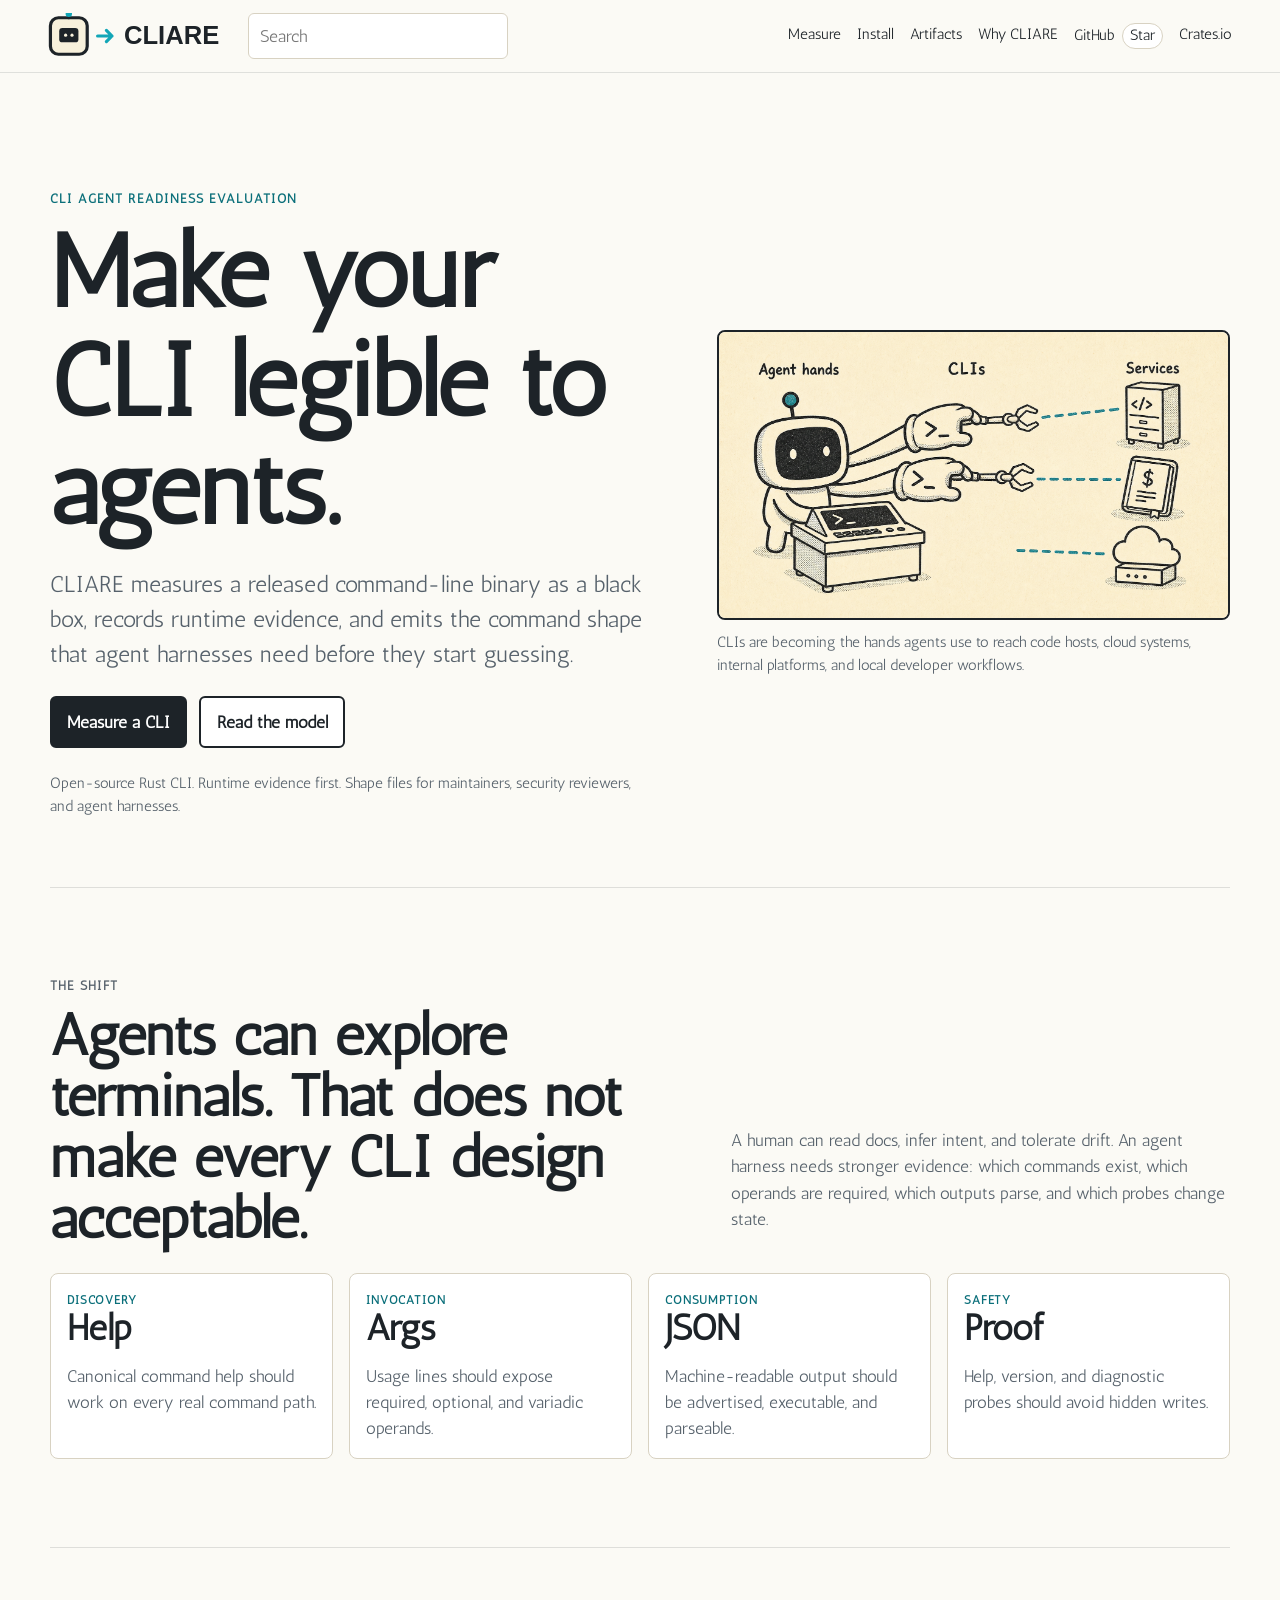
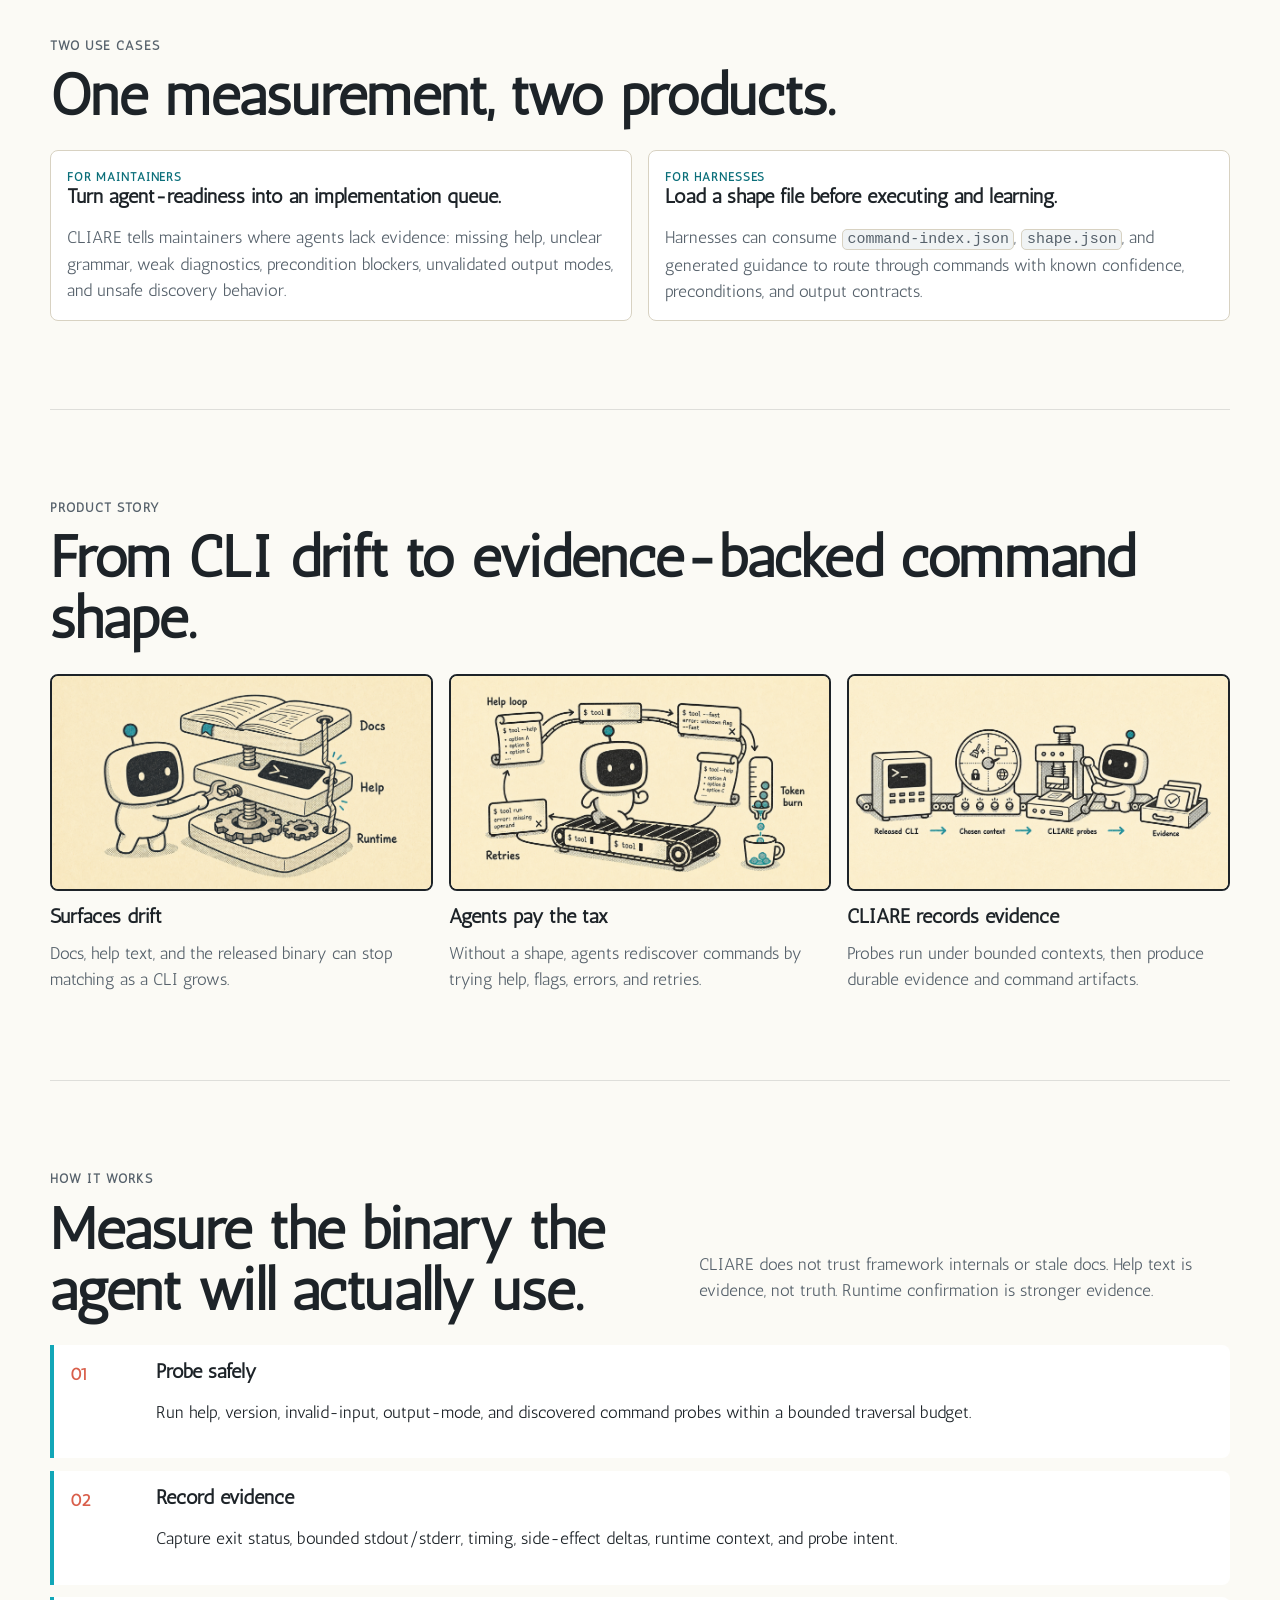
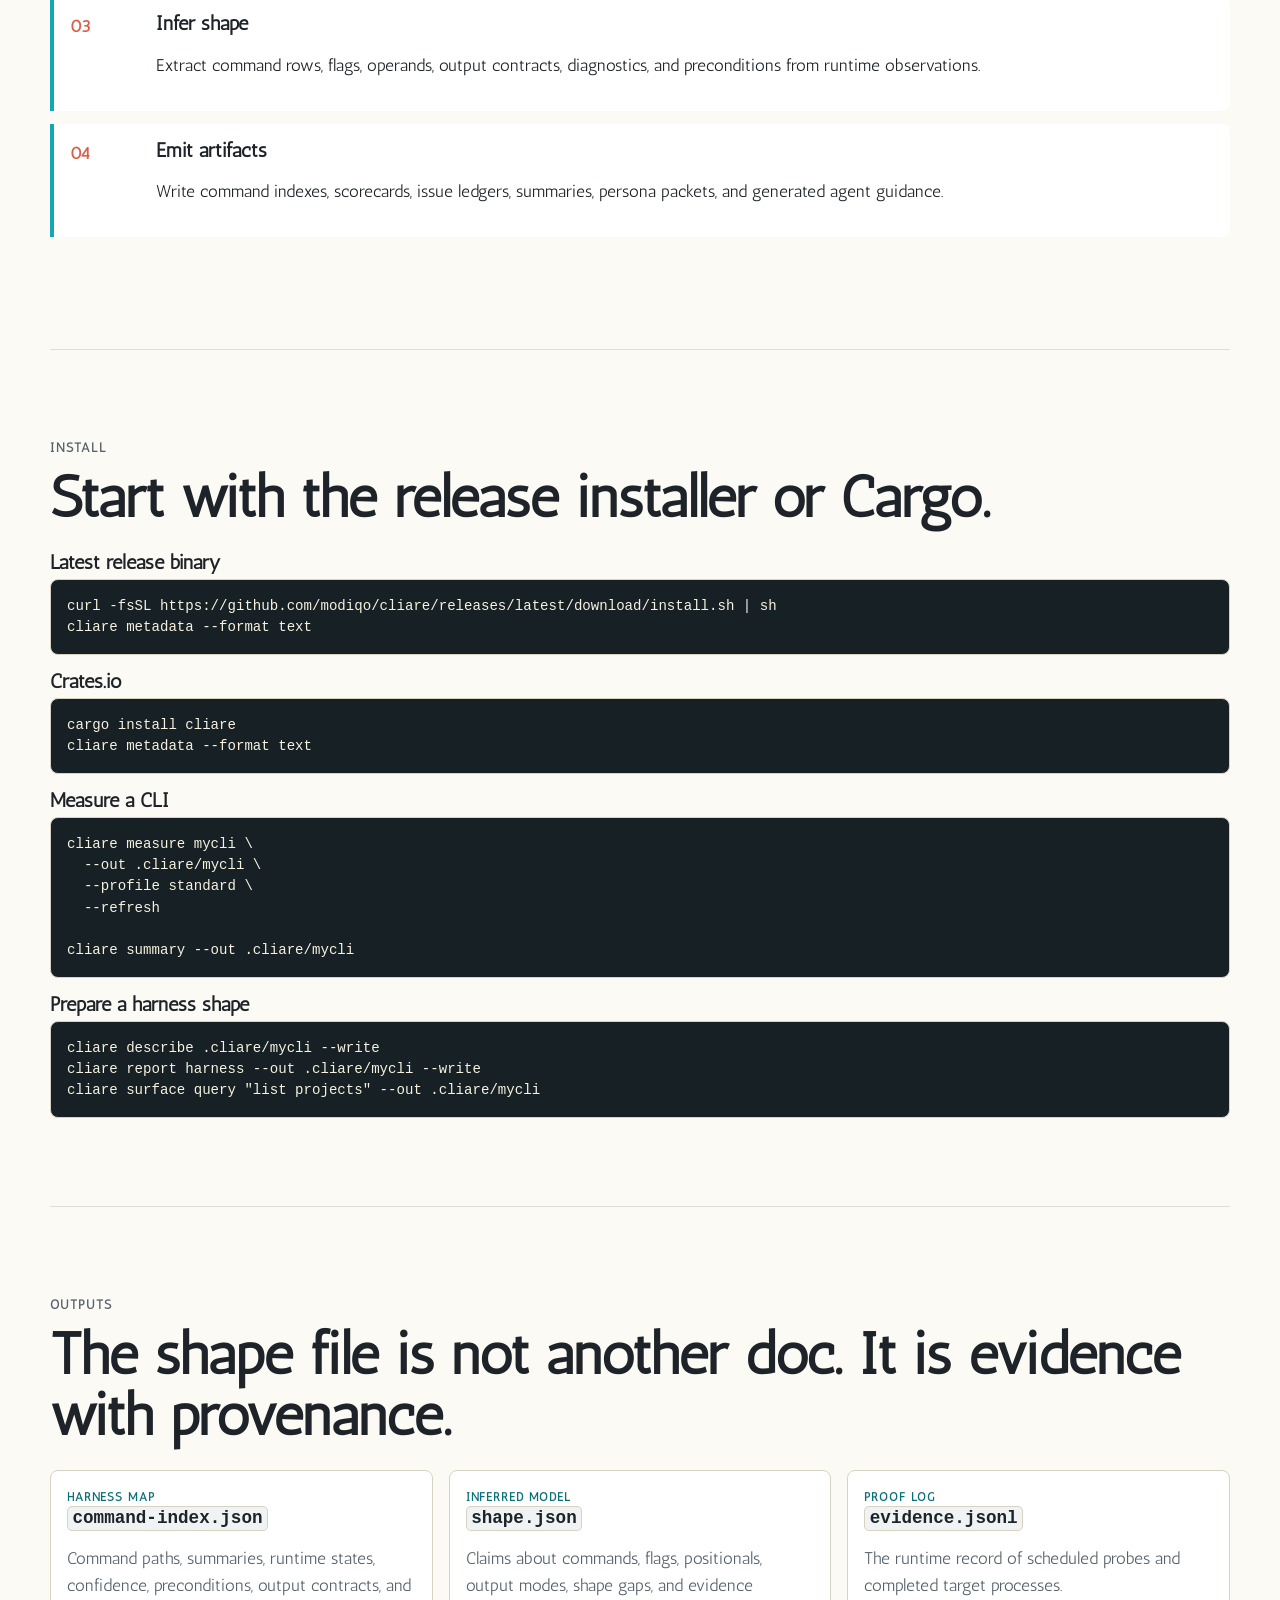
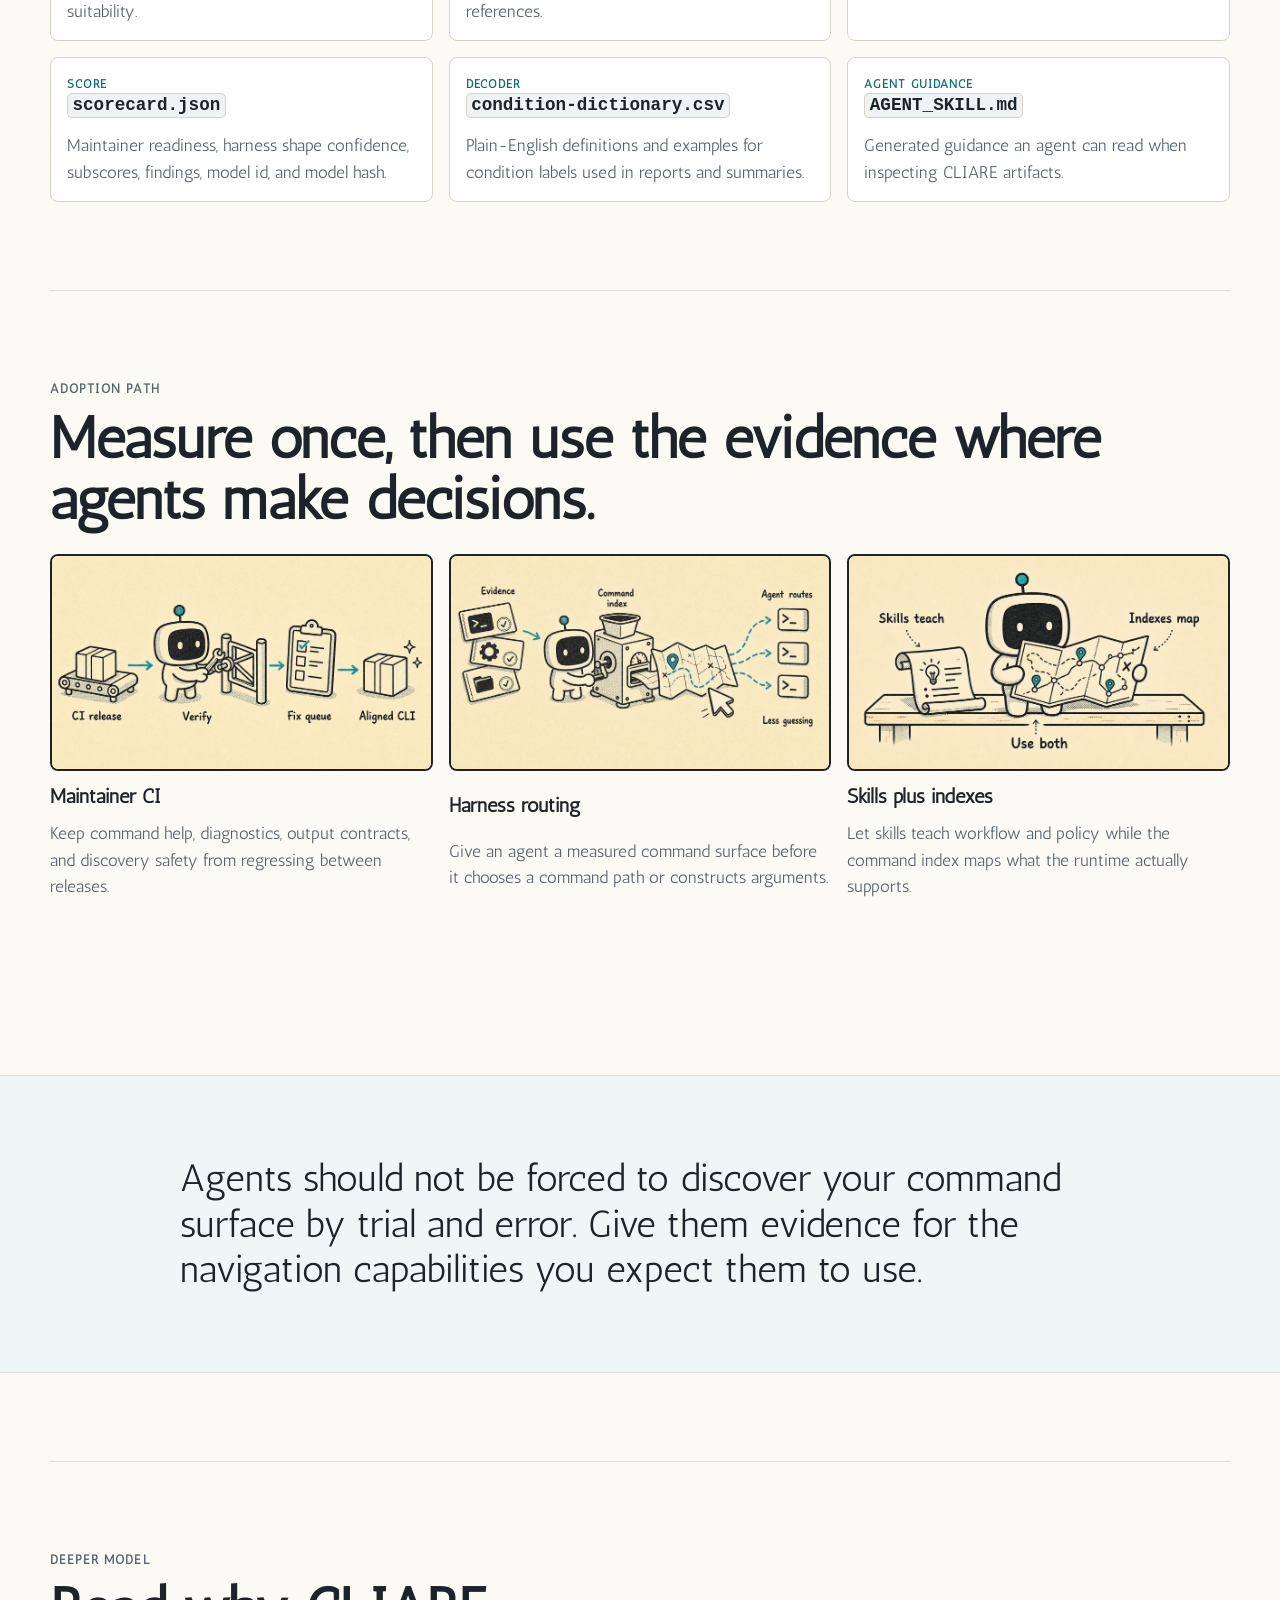
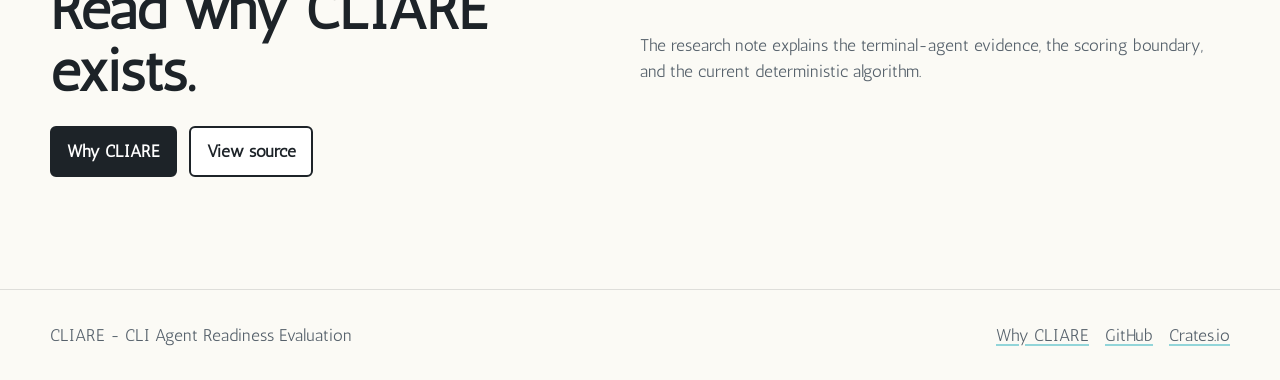
==== commit b49b13a4: "docs: stack install command blocks" ====
--- a/docs/pages/index.html
+++ b/docs/pages/index.html
@@ -12,7 +12,7 @@
     <link rel="preconnect" href="https://fonts.gstatic.com" crossorigin>
     <link href="https://fonts.googleapis.com/css2?family=Antic&amp;display=swap" rel="stylesheet">
     <link rel="alternate" type="text/plain" href="./llms.txt" title="CLIARE llms.txt">
-    <link rel="stylesheet" href="./assets/styles.css?v=20260702-codeblocks">
+    <link rel="stylesheet" href="./assets/styles.css?v=20260702-commandstack">
   </head>
   <body>
     <header class="site-header">
@@ -223,20 +223,18 @@
             <h2 id="install-title">Start with the release installer or Cargo.</h2>
           </div>
         </div>
-        <div class="code-grid">
-          <div>
+        <div class="command-stack">
+          <div class="command-block">
             <h3>Latest release binary</h3>
             <pre><code>curl -fsSL https://github.com/modiqo/cliare/releases/latest/download/install.sh | sh
 cliare metadata --format text</code></pre>
           </div>
-          <div>
+          <div class="command-block">
             <h3>Crates.io</h3>
             <pre><code>cargo install cliare
 cliare metadata --format text</code></pre>
           </div>
-        </div>
-        <div class="code-grid">
-          <div>
+          <div class="command-block">
             <h3>Measure a CLI</h3>
             <pre><code>cliare measure mycli \
   --out .cliare/mycli \
@@ -245,7 +243,7 @@
 
 cliare summary --out .cliare/mycli</code></pre>
           </div>
-          <div>
+          <div class="command-block">
             <h3>Prepare a harness shape</h3>
             <pre><code>cliare describe .cliare/mycli --write
 cliare report harness --out .cliare/mycli --write
--- a/docs/pages/assets/styles.css
+++ b/docs/pages/assets/styles.css
@@ -74,7 +74,8 @@
   color: inherit;
   padding: 0;
   font-size: inherit;
-  white-space: pre;
+  overflow-wrap: anywhere;
+  white-space: pre-wrap;
 }
 
 .sr-only {
@@ -390,6 +391,16 @@
   margin-top: 1rem;
 }
 
+.command-stack {
+  display: grid;
+  gap: 1rem;
+}
+
+.command-block {
+  display: grid;
+  gap: 0.35rem;
+}
+
 .artifact-grid,
 .factor-grid,
 .source-grid {
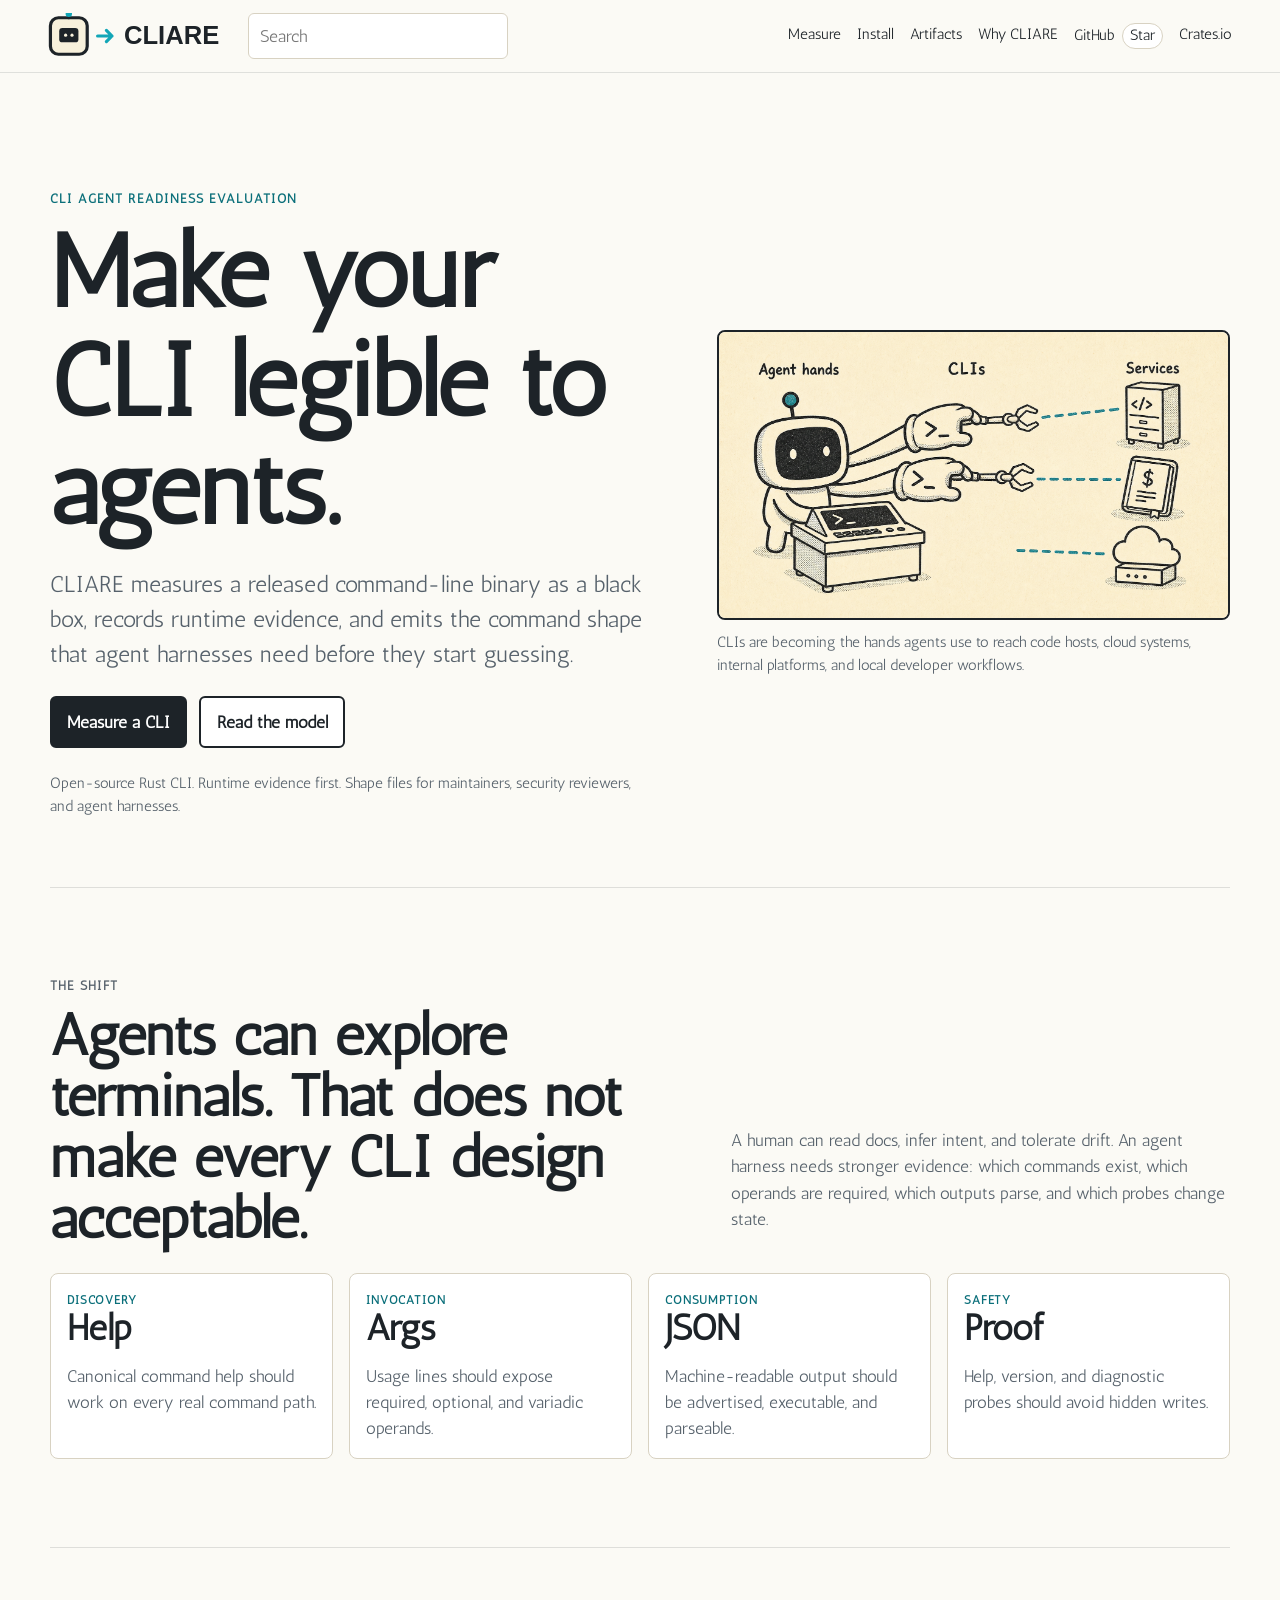
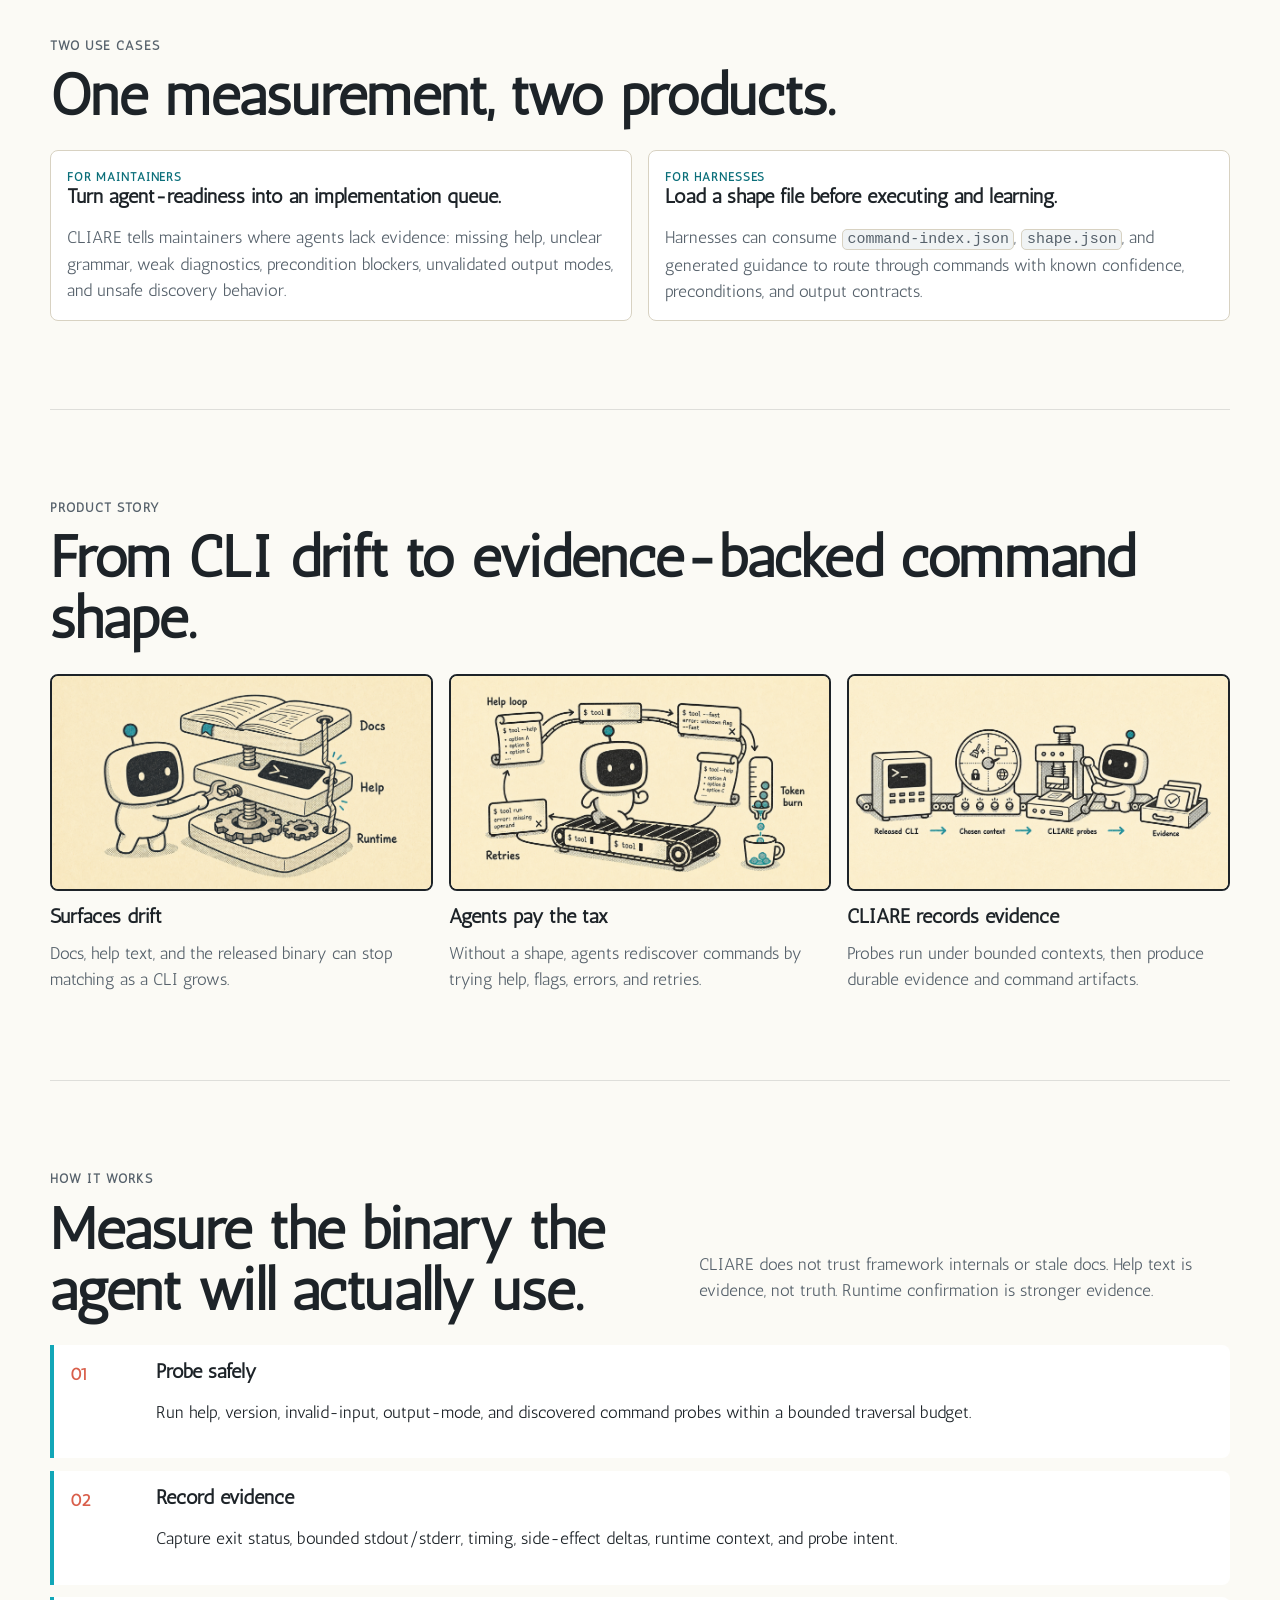
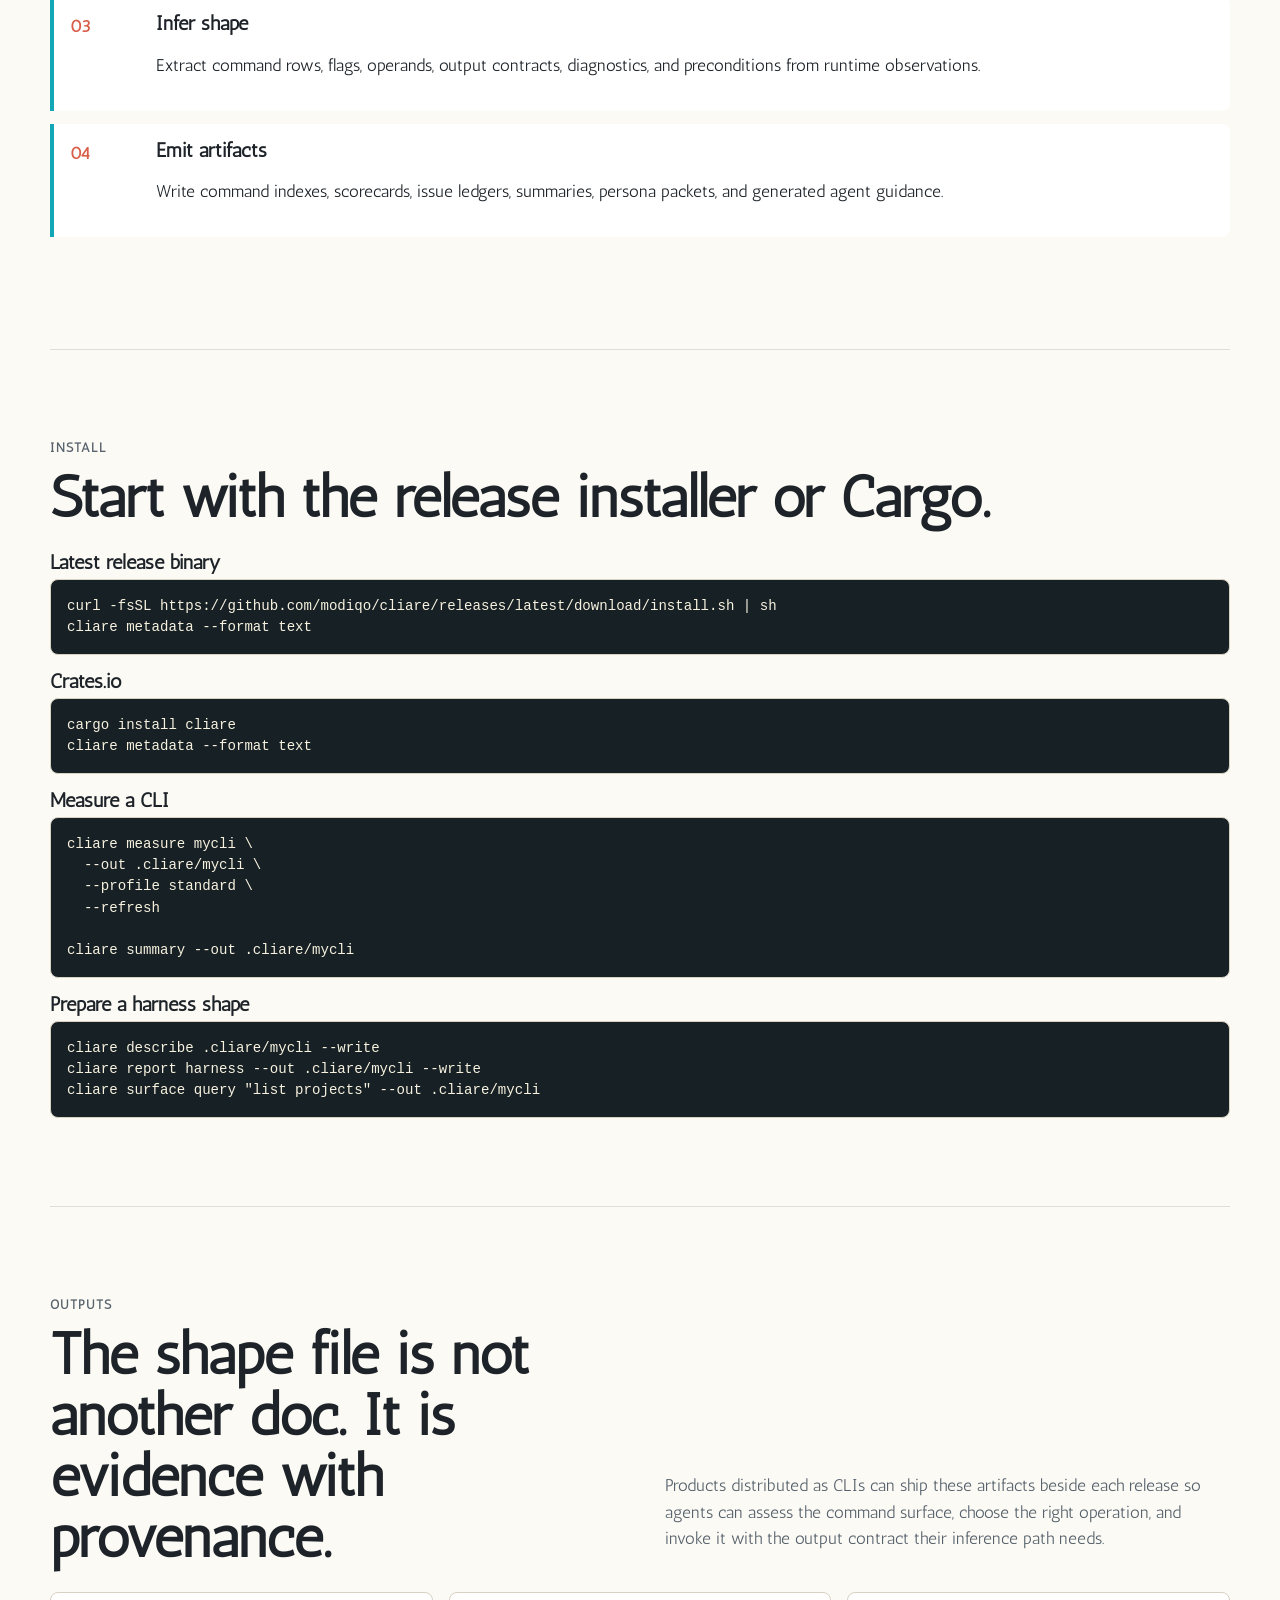
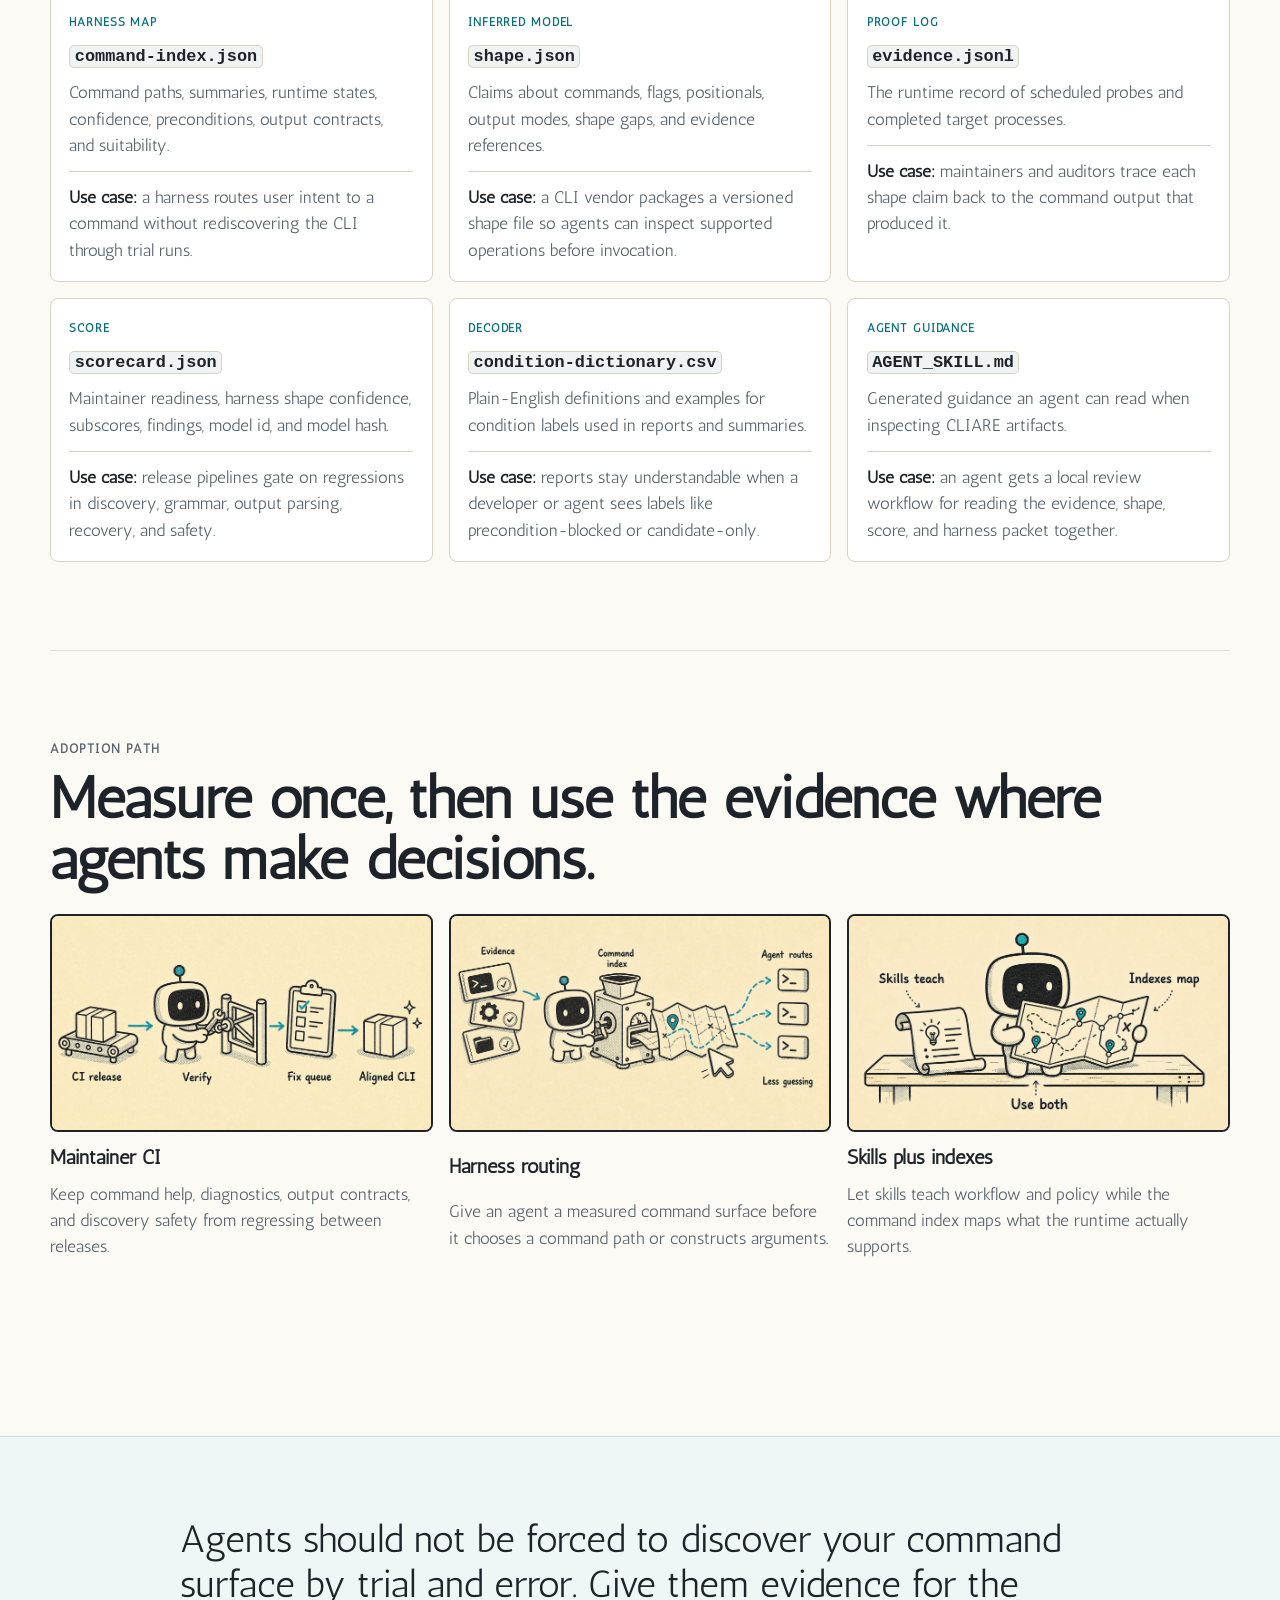
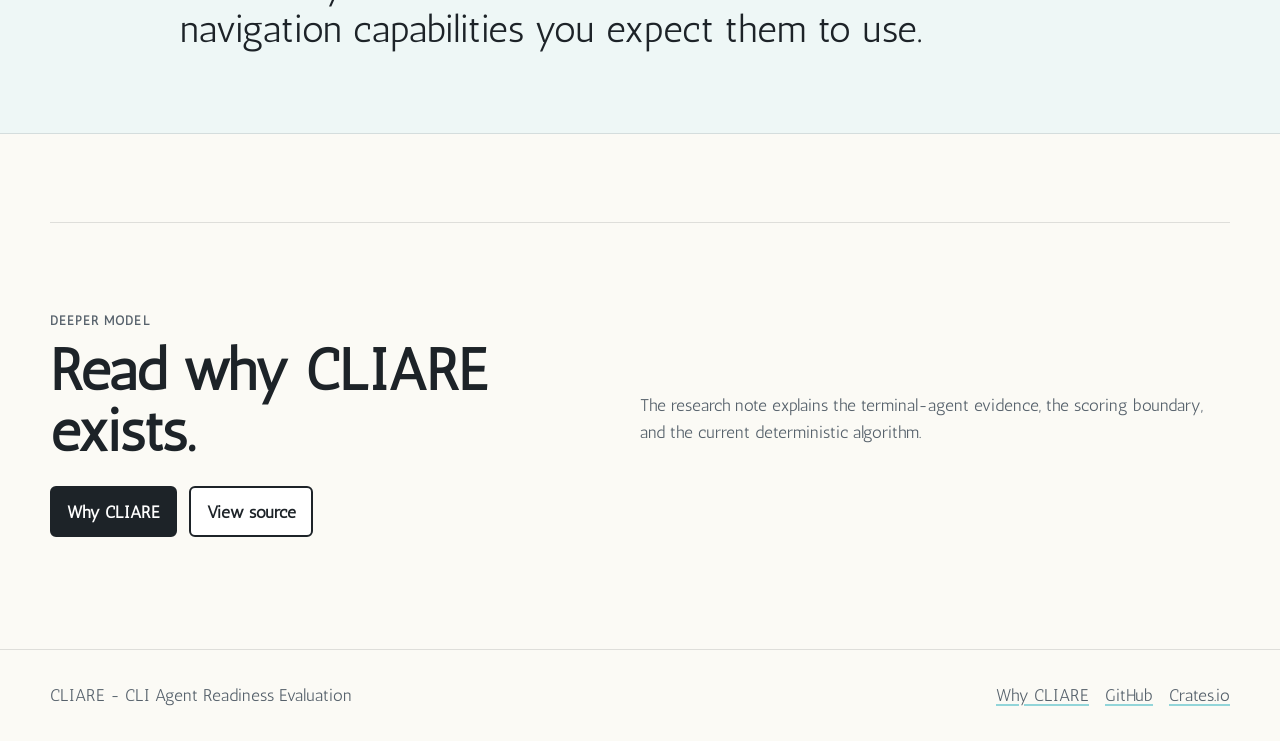
==== commit 5dfffe08: "docs: clarify site artifact use cases" ====
--- a/docs/pages/index.html
+++ b/docs/pages/index.html
@@ -12,7 +12,7 @@
     <link rel="preconnect" href="https://fonts.gstatic.com" crossorigin>
     <link href="https://fonts.googleapis.com/css2?family=Antic&amp;display=swap" rel="stylesheet">
     <link rel="alternate" type="text/plain" href="./llms.txt" title="CLIARE llms.txt">
-    <link rel="stylesheet" href="./assets/styles.css?v=20260702-commandstack">
+    <link rel="stylesheet" href="./assets/styles.css?v=20260702-artifactcards">
   </head>
   <body>
     <header class="site-header">
@@ -258,37 +258,49 @@
             <p class="eyebrow">Outputs</p>
             <h2 id="artifacts-title">The shape file is not another doc. It is evidence with provenance.</h2>
           </div>
+          <p>
+            Products distributed as CLIs can ship these artifacts beside each
+            release so agents can assess the command surface, choose the right
+            operation, and invoke it with the output contract their inference
+            path needs.
+          </p>
         </div>
         <div class="artifact-grid">
           <article class="artifact-card">
             <span>Harness map</span>
             <h3><code>command-index.json</code></h3>
             <p>Command paths, summaries, runtime states, confidence, preconditions, output contracts, and suitability.</p>
+            <p class="artifact-use"><strong>Use case:</strong> a harness routes user intent to a command without rediscovering the CLI through trial runs.</p>
           </article>
           <article class="artifact-card">
             <span>Inferred model</span>
             <h3><code>shape.json</code></h3>
             <p>Claims about commands, flags, positionals, output modes, shape gaps, and evidence references.</p>
+            <p class="artifact-use"><strong>Use case:</strong> a CLI vendor packages a versioned shape file so agents can inspect supported operations before invocation.</p>
           </article>
           <article class="artifact-card">
             <span>Proof log</span>
             <h3><code>evidence.jsonl</code></h3>
             <p>The runtime record of scheduled probes and completed target processes.</p>
+            <p class="artifact-use"><strong>Use case:</strong> maintainers and auditors trace each shape claim back to the command output that produced it.</p>
           </article>
           <article class="artifact-card">
             <span>Score</span>
             <h3><code>scorecard.json</code></h3>
             <p>Maintainer readiness, harness shape confidence, subscores, findings, model id, and model hash.</p>
+            <p class="artifact-use"><strong>Use case:</strong> release pipelines gate on regressions in discovery, grammar, output parsing, recovery, and safety.</p>
           </article>
           <article class="artifact-card">
             <span>Decoder</span>
             <h3><code>condition-dictionary.csv</code></h3>
             <p>Plain-English definitions and examples for condition labels used in reports and summaries.</p>
+            <p class="artifact-use"><strong>Use case:</strong> reports stay understandable when a developer or agent sees labels like precondition-blocked or candidate-only.</p>
           </article>
           <article class="artifact-card">
             <span>Agent guidance</span>
             <h3><code>AGENT_SKILL.md</code></h3>
             <p>Generated guidance an agent can read when inspecting CLIARE artifacts.</p>
+            <p class="artifact-use"><strong>Use case:</strong> an agent gets a local review workflow for reading the evidence, shape, score, and harness packet together.</p>
           </article>
         </div>
       </section>
--- a/docs/pages/assets/styles.css
+++ b/docs/pages/assets/styles.css
@@ -297,7 +297,6 @@
 
 .metric-card,
 .use-card,
-.artifact-card,
 .factor-card,
 .source-card,
 .callout-card {
@@ -305,6 +304,26 @@
   border-radius: 8px;
   background: var(--white);
   padding: 1rem;
+}
+
+.artifact-card {
+  display: grid;
+  gap: 0.8rem;
+  align-content: start;
+  border: 1px solid var(--line);
+  border-radius: 8px;
+  background: var(--white);
+  padding: 1.15rem;
+  min-height: 245px;
+}
+
+.artifact-card h3 {
+  font-size: clamp(1.08rem, 1.5vw, 1.3rem);
+  line-height: 1.16;
+}
+
+.artifact-card h3 code {
+  overflow-wrap: anywhere;
 }
 
 .metric-card strong {
@@ -335,6 +354,19 @@
   color: var(--muted);
 }
 
+.artifact-card p {
+  margin-top: 0;
+}
+
+.artifact-use {
+  border-top: 1px solid var(--line);
+  padding-top: 0.75rem;
+}
+
+.artifact-use strong {
+  color: var(--ink);
+}
+
 .use-grid {
   grid-template-columns: repeat(2, minmax(0, 1fr));
 }
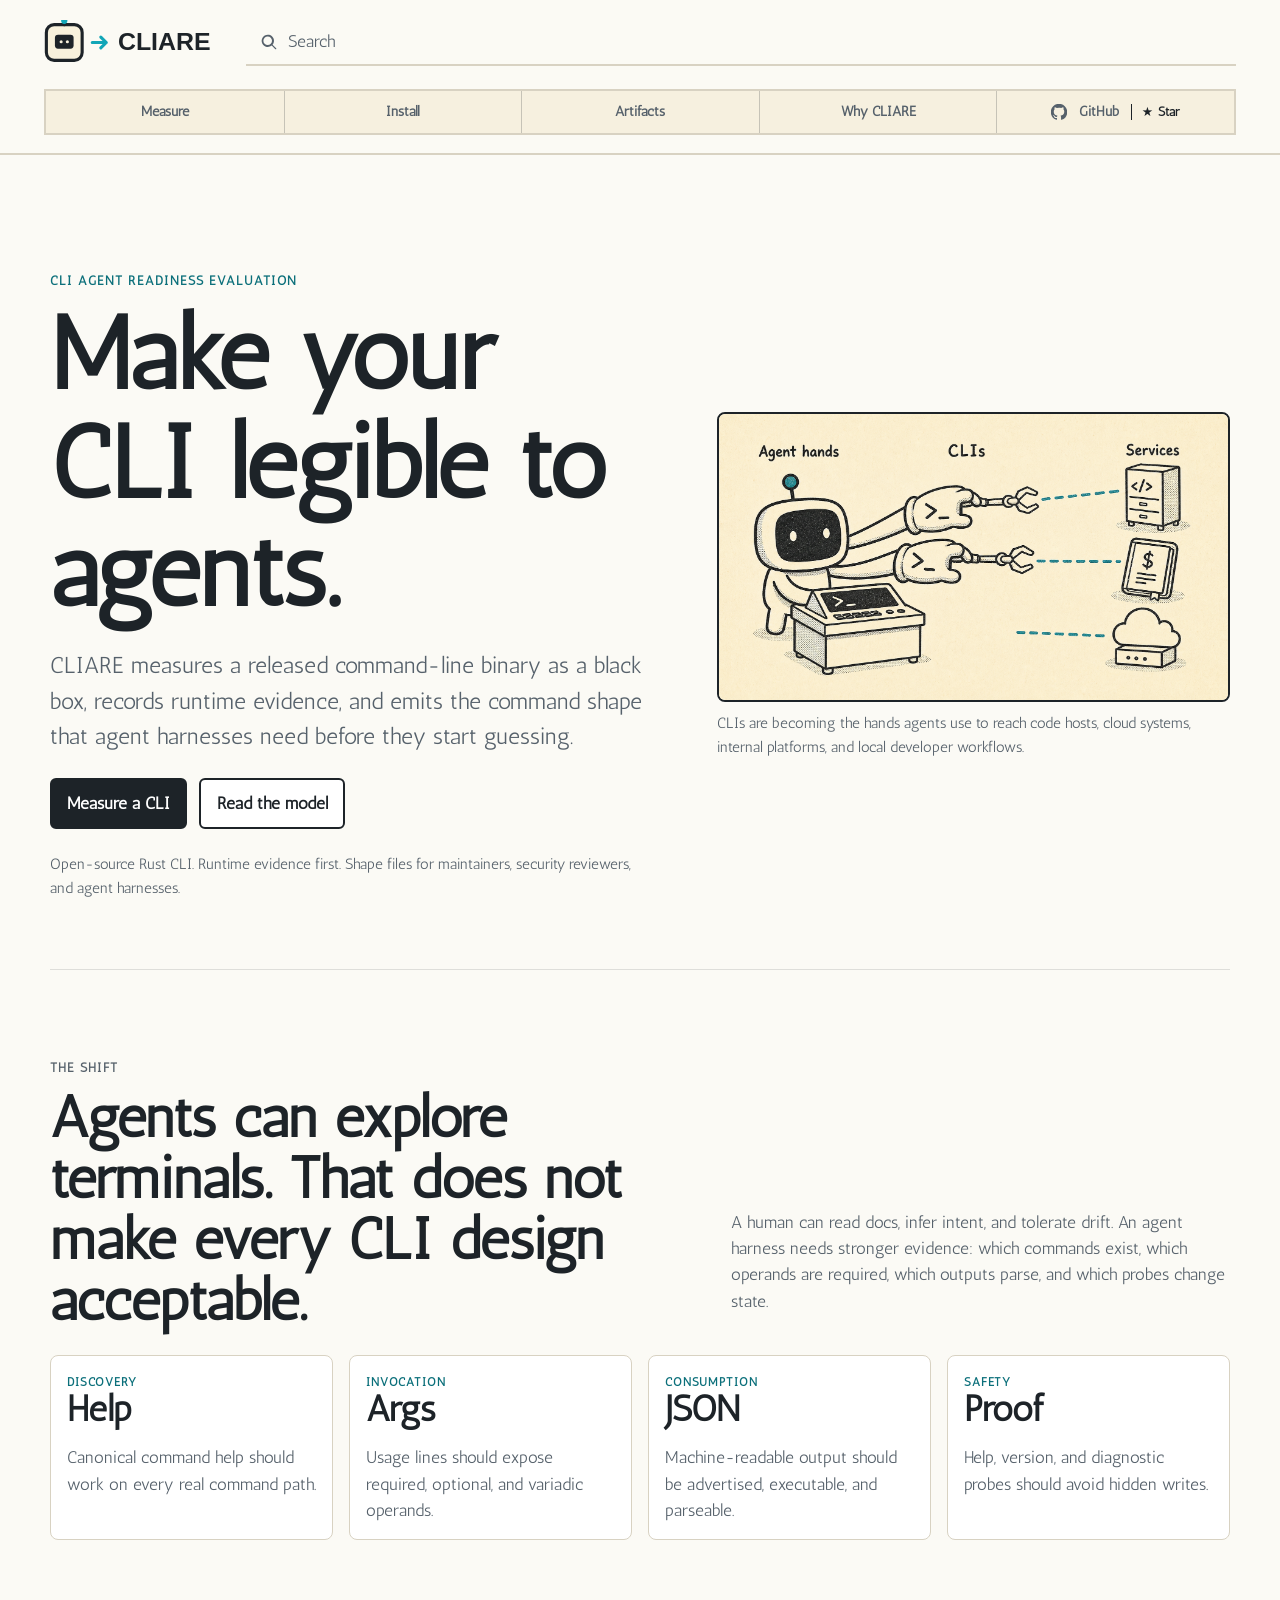
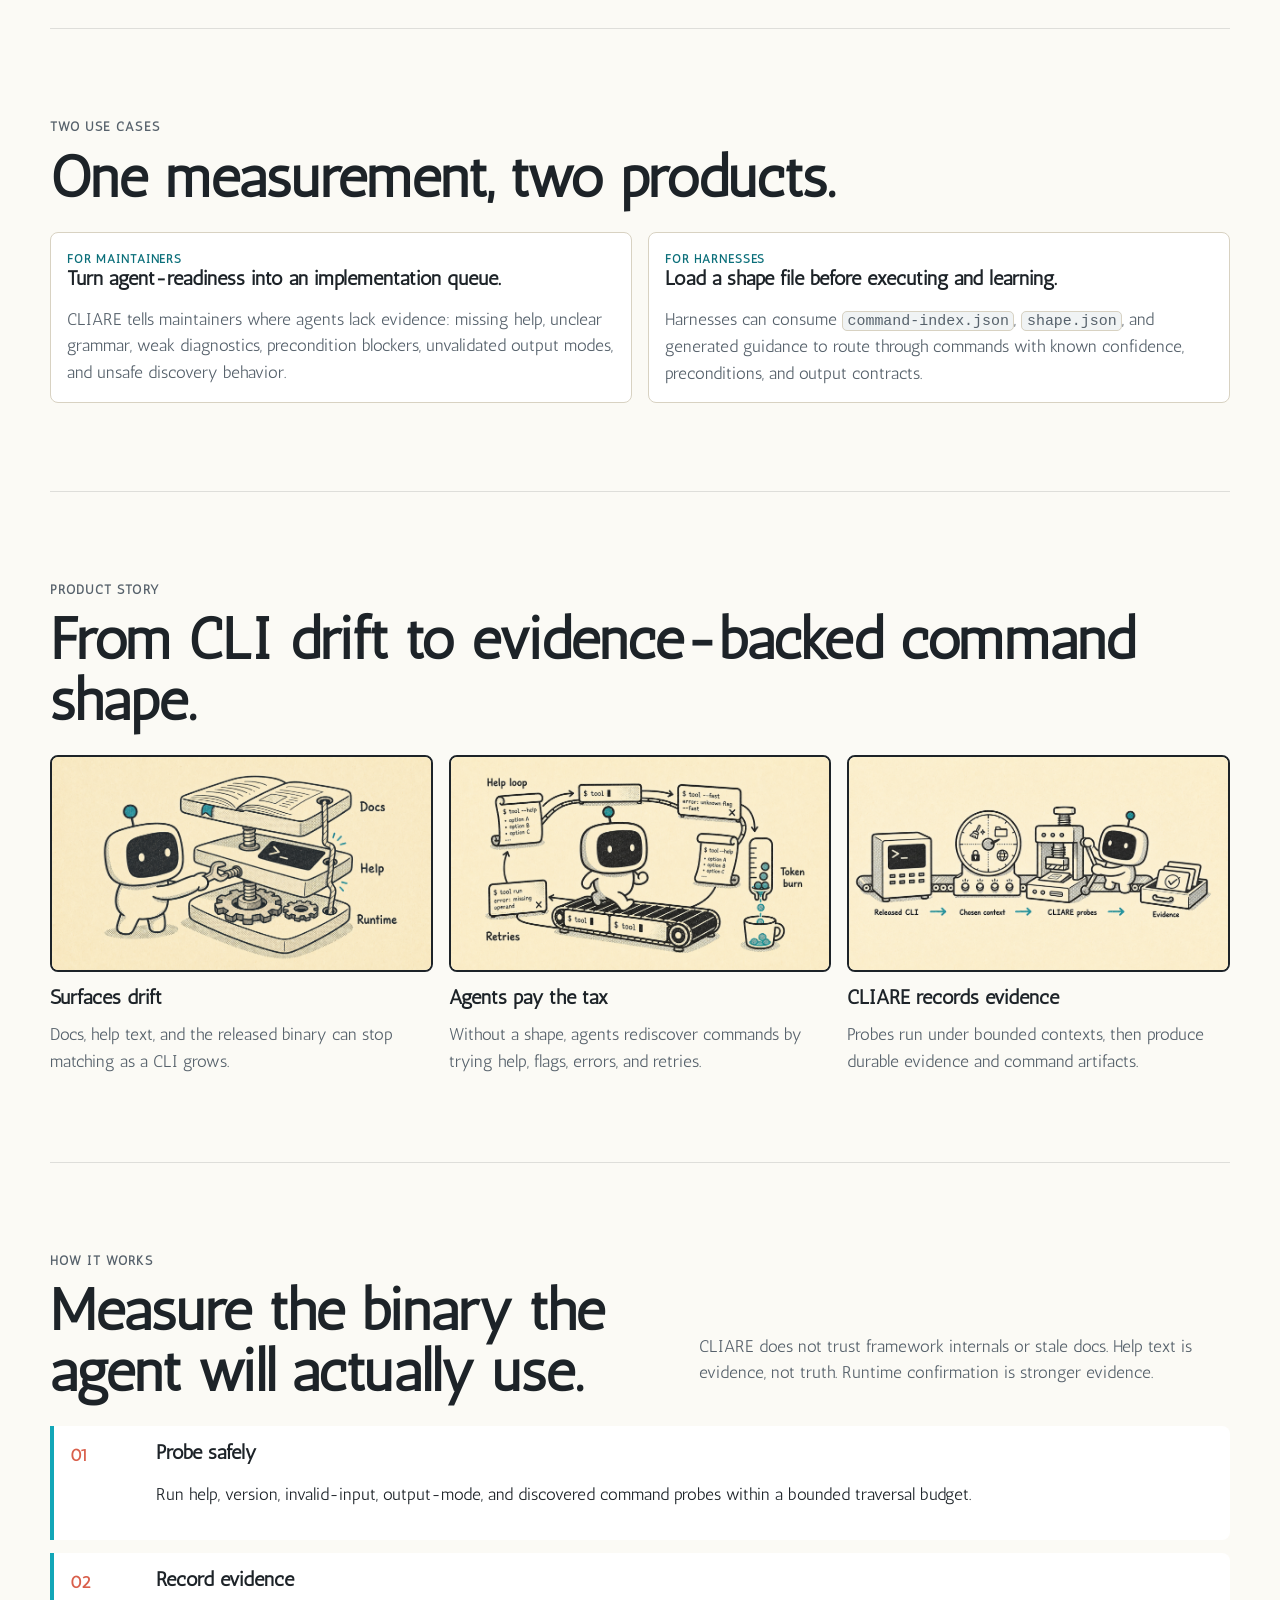
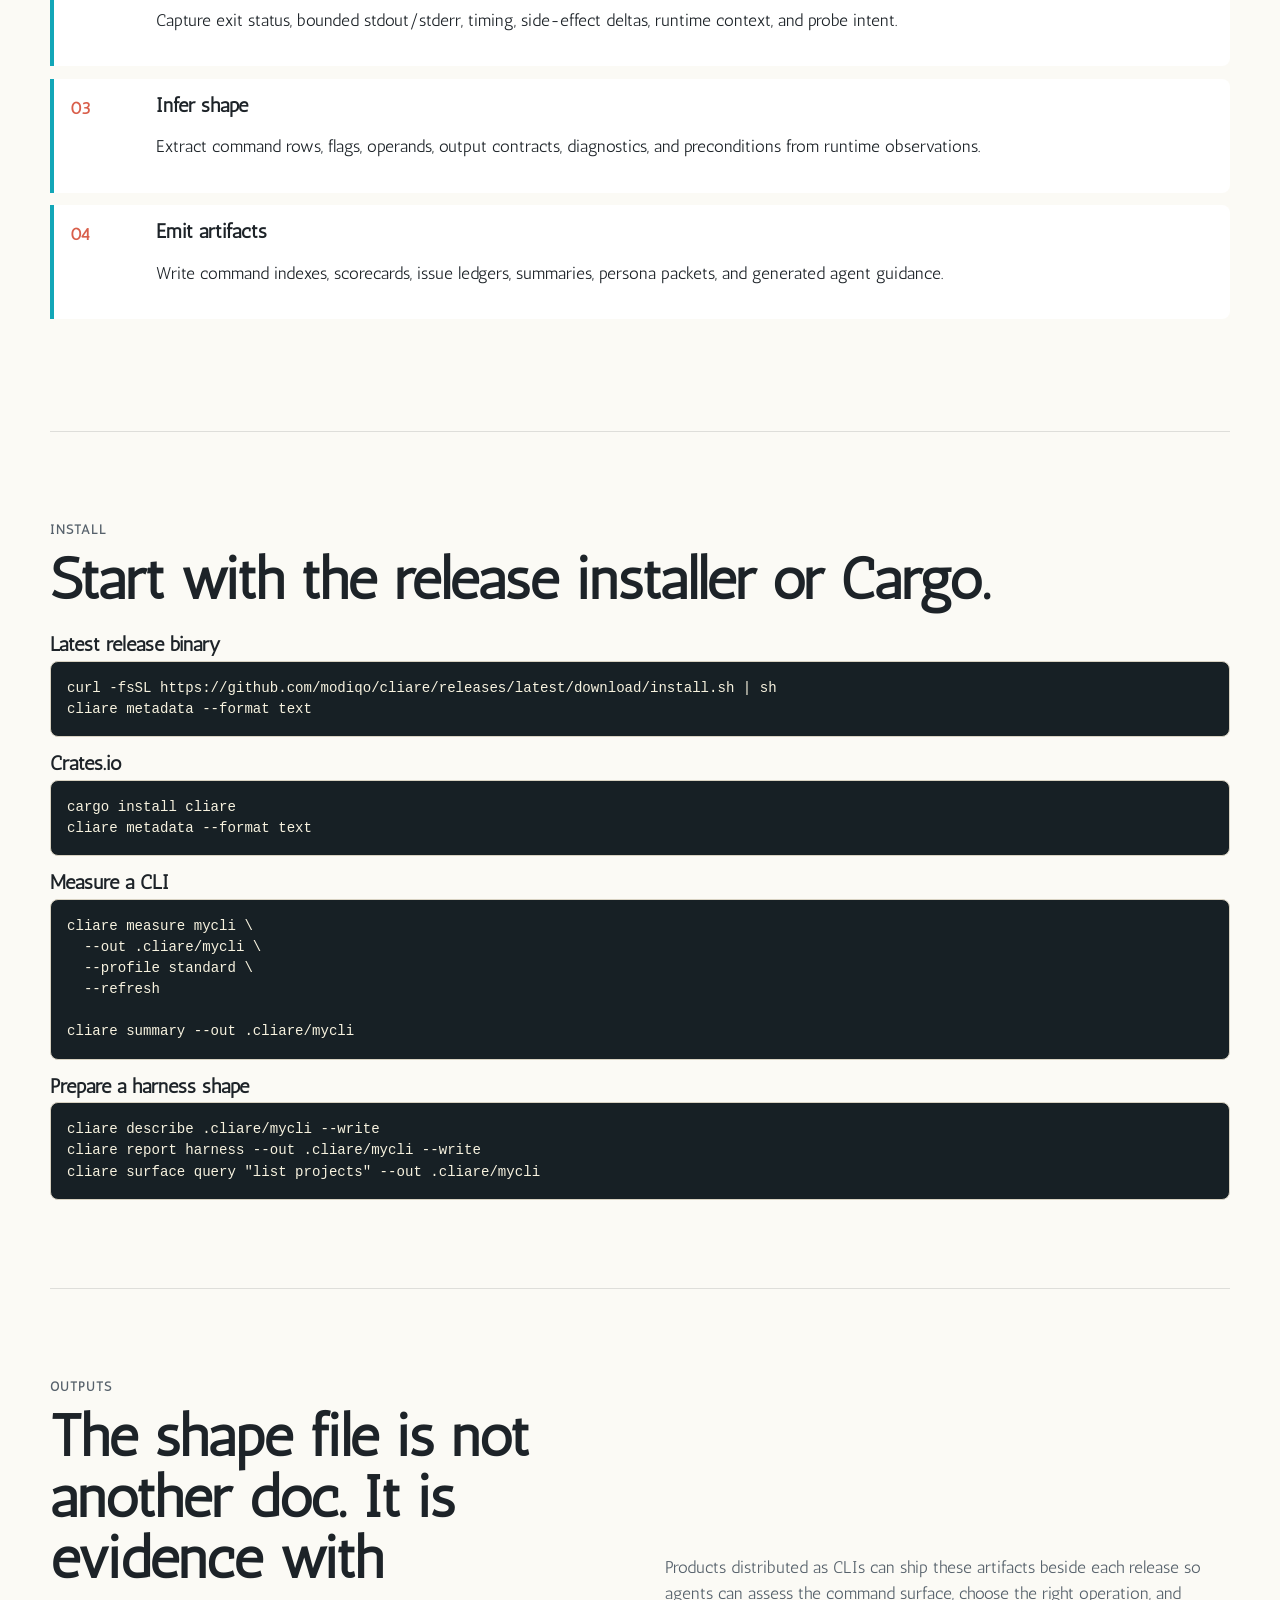
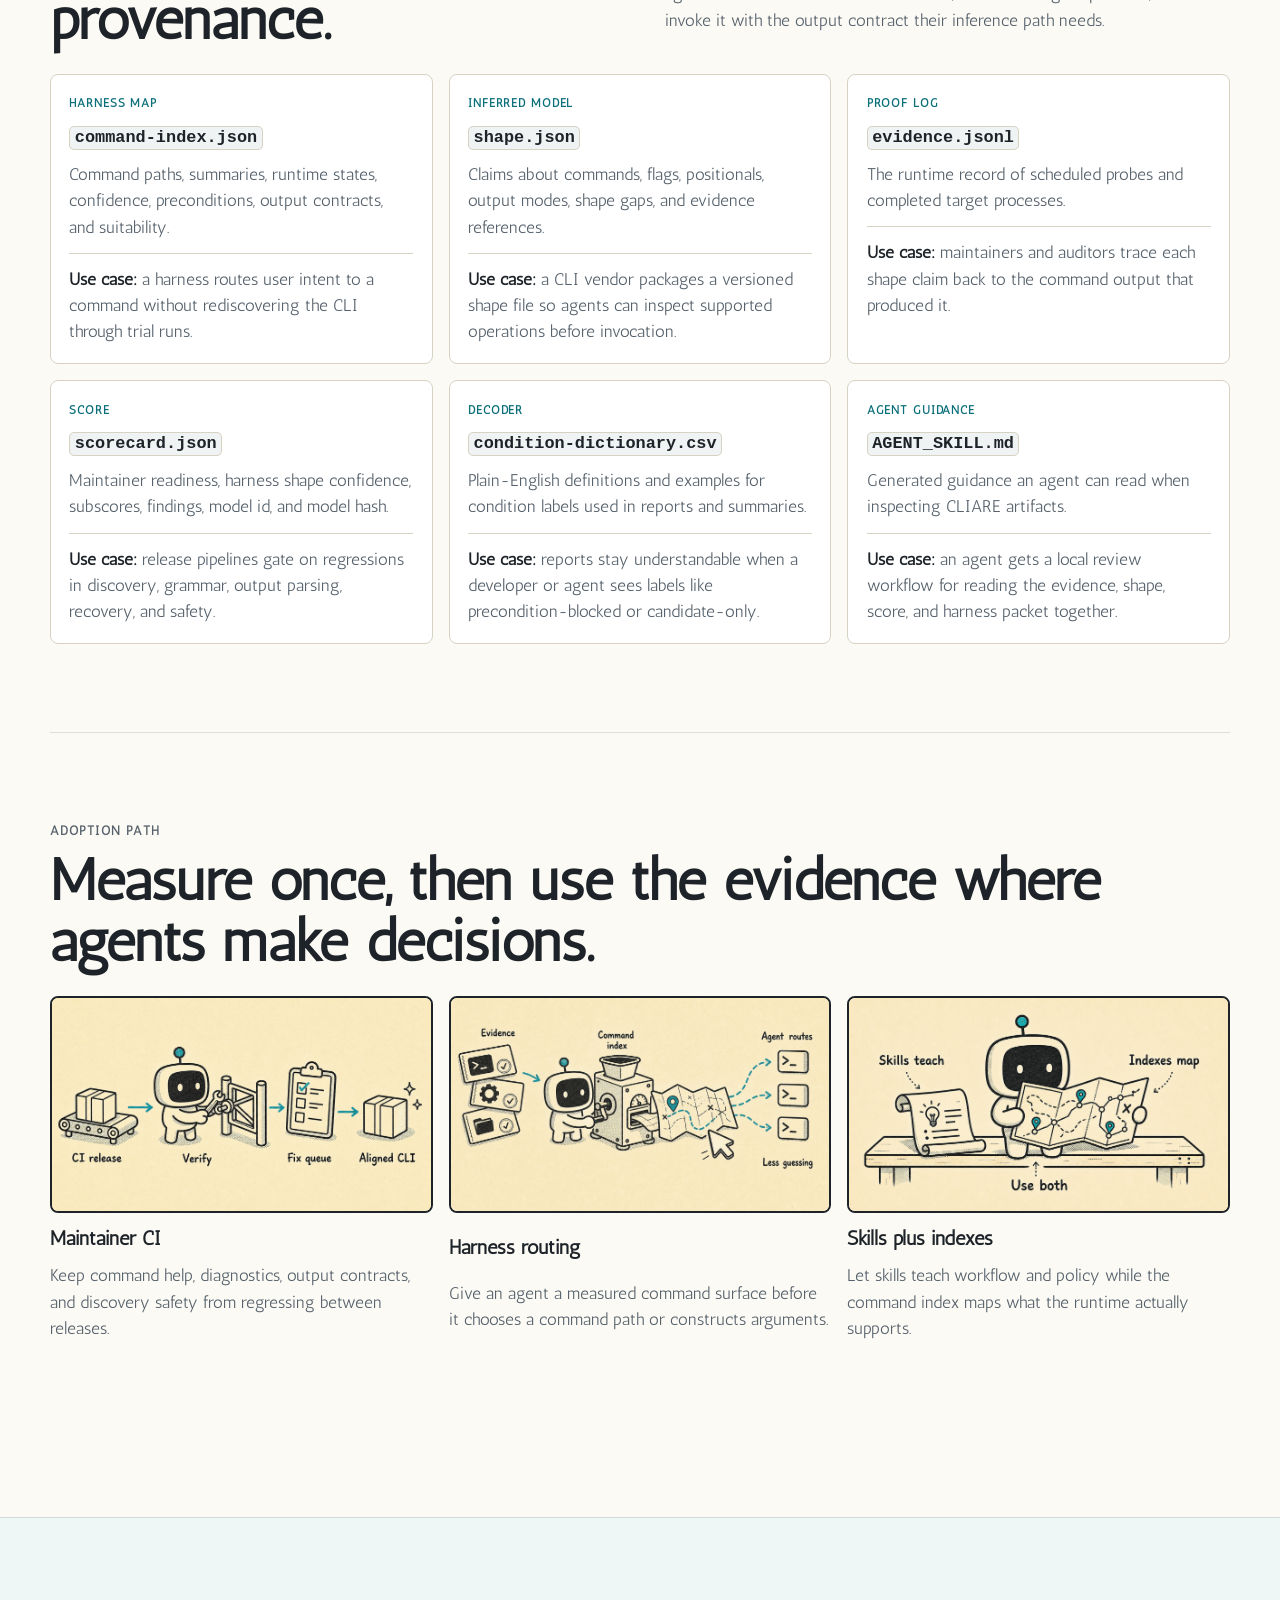
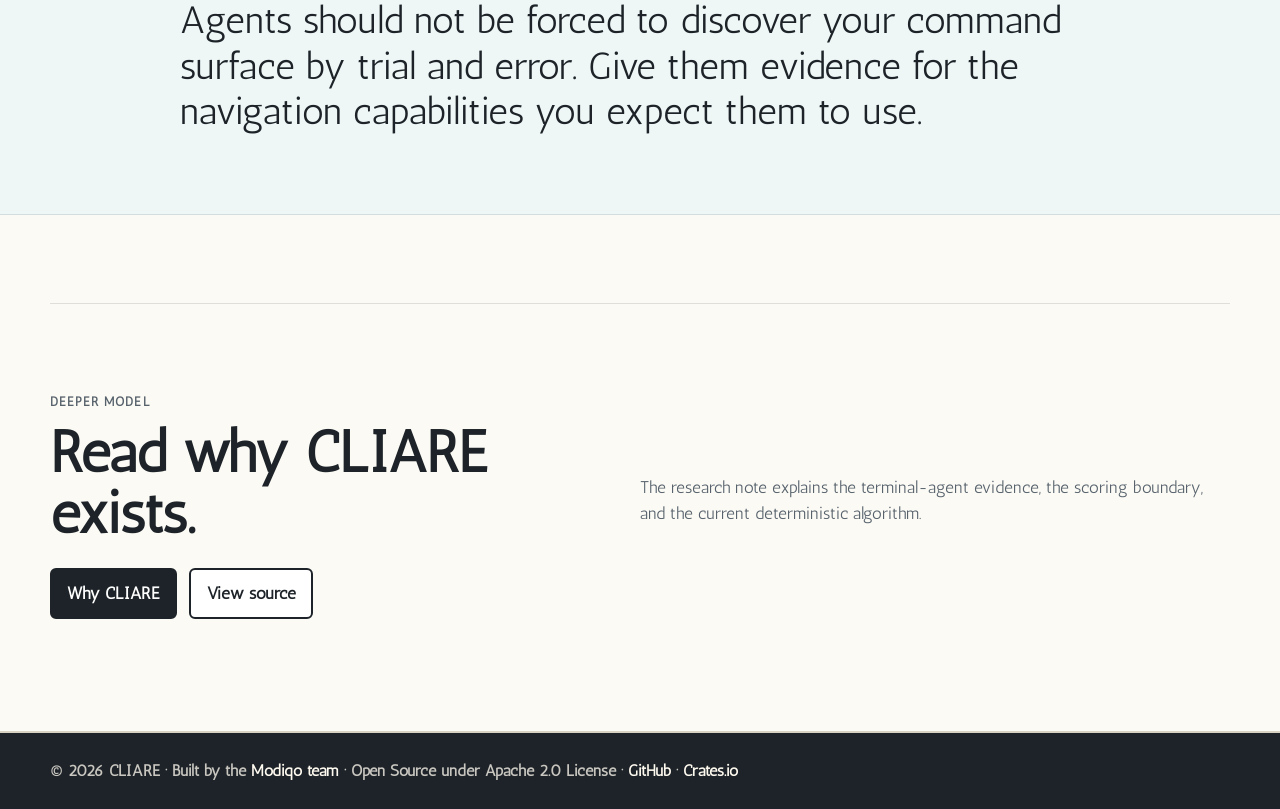
==== commit ffe0d041: "docs: align site chrome with skillspec" ====
--- a/docs/pages/index.html
+++ b/docs/pages/index.html
@@ -12,7 +12,7 @@
     <link rel="preconnect" href="https://fonts.gstatic.com" crossorigin>
     <link href="https://fonts.googleapis.com/css2?family=Antic&amp;display=swap" rel="stylesheet">
     <link rel="alternate" type="text/plain" href="./llms.txt" title="CLIARE llms.txt">
-    <link rel="stylesheet" href="./assets/styles.css?v=20260702-artifactcards">
+    <link rel="stylesheet" href="./assets/styles.css?v=20260702-skillheader">
   </head>
   <body>
     <header class="site-header">
@@ -43,9 +43,8 @@
           aria-label="Star CLIARE on GitHub"
         >
           <span>GitHub</span>
-          <span class="star-badge" aria-hidden="true">Star <span data-github-stars></span></span>
+          <span class="star-badge" aria-hidden="true">&#9733; <span data-github-stars>Star</span></span>
         </a>
-        <a href="https://crates.io/crates/cliare" target="_blank" rel="noreferrer">Crates.io</a>
       </nav>
     </header>
 
@@ -359,15 +358,15 @@
       </section>
     </main>
 
-    <footer class="footer">
-      <div class="footer-inner">
-        <span>CLIARE - CLI Agent Readiness Evaluation</span>
-        <nav class="footer-nav" aria-label="Footer navigation">
-          <a href="./why-cliare.html">Why CLIARE</a>
-          <a href="https://github.com/modiqo/cliare" target="_blank" rel="noreferrer">GitHub</a>
-          <a href="https://crates.io/crates/cliare" target="_blank" rel="noreferrer">Crates.io</a>
-        </nav>
-      </div>
+    <footer class="site-footer">
+      <p class="site-credit">
+        &copy; 2026 CLIARE &middot; Built by the
+        <a href="https://modiqo.ai" target="_blank" rel="noreferrer">Modiqo team</a>
+        &middot; Open Source under Apache 2.0 License &middot;
+        <a href="https://github.com/modiqo/cliare" target="_blank" rel="noreferrer">GitHub</a>
+        &middot;
+        <a href="https://crates.io/crates/cliare" target="_blank" rel="noreferrer">Crates.io</a>
+      </p>
     </footer>
     <script src="./assets/site.js?v=20260702-site" defer></script>
   </body>
--- a/docs/pages/assets/styles.css
+++ b/docs/pages/assets/styles.css
@@ -2,7 +2,9 @@
   --ink: #1d2328;
   --muted: #56616b;
   --line: #d8d2c2;
+  --line-soft: rgba(29, 35, 40, 0.22);
   --paper: #fbfaf5;
+  --paper-soft: #fffaf0;
   --wash: #f3ead1;
   --teal: #12a6b7;
   --teal-dark: #0b6f7a;
@@ -11,6 +13,8 @@
   --green: #4b8f67;
   --white: #ffffff;
   --code: #f0f3f4;
+  --font-display: "Antic", "Avenir Next", Avenir, system-ui, -apple-system, BlinkMacSystemFont, "Segoe UI",
+    sans-serif;
 }
 
 * {
@@ -90,64 +94,162 @@
 }
 
 .site-header {
-  position: sticky;
-  top: 0;
-  z-index: 20;
-  display: grid;
-  grid-template-columns: auto minmax(160px, 260px) 1fr;
-  gap: 1rem;
-  align-items: center;
-  border-bottom: 1px solid rgba(29, 35, 40, 0.12);
-  background: rgba(251, 250, 245, 0.94);
-  padding: 0.8rem clamp(1rem, 4vw, 3rem);
-  backdrop-filter: blur(12px);
+  display: grid;
+  grid-template-columns: minmax(170px, 0.62fr) minmax(190px, 0.44fr) minmax(0, 1.72fr);
+  gap: clamp(12px, 1.8vw, 24px);
+  align-items: center;
+  border-bottom: 2px solid var(--line);
+  background: rgba(251, 250, 245, 0.92);
+  padding: 18px min(44px, 5vw);
 }
 
 .site-brand {
   display: inline-flex;
   align-items: center;
+  min-width: 0;
+  color: var(--ink);
+  font-family: var(--font-display);
+  font-size: 1.55rem;
+  text-decoration: none;
 }
 
 .site-brand img {
   display: block;
-  width: 184px;
-  max-width: 42vw;
+  width: clamp(150px, 14vw, 210px);
   height: auto;
 }
 
-.header-search input {
+.header-search {
+  position: relative;
+  min-width: 0;
+}
+
+.header-search::before {
+  position: absolute;
+  top: 50%;
+  left: 14px;
+  width: 18px;
+  height: 18px;
+  background: var(--muted);
+  content: "";
+  pointer-events: none;
+  transform: translateY(-50%);
+  -webkit-mask:
+    url("data:image/svg+xml,%3Csvg viewBox='0 0 24 24' xmlns='http://www.w3.org/2000/svg'%3E%3Cpath fill='black' d='m21.53 20.47-4.8-4.8A8.2 8.2 0 1 0 15.67 16.73l4.8 4.8a.75.75 0 0 0 1.06-1.06ZM4.5 10.25a5.75 5.75 0 1 1 11.5 0 5.75 5.75 0 0 1-11.5 0Z'/%3E%3C/svg%3E")
+    center / contain no-repeat;
+  mask:
+    url("data:image/svg+xml,%3Csvg viewBox='0 0 24 24' xmlns='http://www.w3.org/2000/svg'%3E%3Cpath fill='black' d='m21.53 20.47-4.8-4.8A8.2 8.2 0 1 0 15.67 16.73l4.8 4.8a.75.75 0 0 0 1.06-1.06ZM4.5 10.25a5.75 5.75 0 1 1 11.5 0 5.75 5.75 0 0 1-11.5 0Z'/%3E%3C/svg%3E")
+    center / contain no-repeat;
+}
+
+.header-search input[type="search"] {
   width: 100%;
-  border: 1px solid var(--line);
-  border-radius: 6px;
-  background: var(--white);
+  min-height: 46px;
+  border: 0;
+  border-bottom: 2px solid var(--line);
+  background: transparent;
   color: var(--ink);
-  padding: 0.55rem 0.7rem;
+  padding: 10px 12px 10px 42px;
   font: inherit;
 }
 
+.header-search input[type="search"]::placeholder {
+  color: var(--muted);
+}
+
+.header-search input[type="search"]:focus {
+  border-color: var(--line);
+  outline: 0;
+  background: rgba(251, 250, 245, 0.72);
+}
+
 .site-nav {
-  display: flex;
-  flex-wrap: wrap;
+  display: inline-flex;
+  flex-wrap: nowrap;
+  align-items: center;
   justify-content: flex-end;
-  gap: 0.55rem 1rem;
-  font-size: 0.94rem;
+  justify-self: stretch;
+  width: 100%;
+  max-width: 100%;
+  min-width: 0;
+  border: 2px solid var(--line);
+  background: rgba(243, 234, 209, 0.58);
 }
 
 .site-nav a {
+  display: inline-flex;
+  flex: 1 1 auto;
+  align-items: center;
+  justify-content: center;
+  min-width: 0;
+  border-left: 1px solid var(--line-soft);
+  padding: 13px clamp(8px, 0.92vw, 18px);
+  color: var(--muted);
+  font-size: clamp(0.84rem, 0.58vw + 0.34rem, 0.96rem);
+  font-weight: 650;
+  line-height: 1.2;
+  overflow: hidden;
   text-decoration: none;
+  text-overflow: ellipsis;
+  white-space: nowrap;
+}
+
+.site-nav a:first-child {
+  border-left: 0;
+}
+
+.site-nav a:hover,
+.site-nav a[aria-current="page"] {
+  background: var(--ink);
+  color: var(--paper-soft);
+}
+
+.github-link {
+  display: inline-flex;
+  gap: 9px;
+  align-items: center;
+}
+
+.github-link > span:first-child {
+  overflow: hidden;
+  text-overflow: ellipsis;
 }
 
 .star-link {
+  gap: 12px;
+}
+
+.star-badge {
   display: inline-flex;
-  gap: 0.4rem;
-  align-items: center;
-}
-
-.star-badge {
-  border: 1px solid var(--line);
-  border-radius: 999px;
-  padding: 0.02rem 0.45rem;
-  background: var(--white);
+  flex: 0 0 auto;
+  gap: 5px;
+  align-items: center;
+  border-left: 1px solid currentColor;
+  padding-left: 10px;
+  color: var(--ink);
+  font-size: 0.88em;
+  font-weight: 760;
+  white-space: nowrap;
+}
+
+.site-nav a:hover .star-badge,
+.site-nav a[aria-current="page"] .star-badge {
+  color: var(--paper-soft);
+}
+
+.github-link::before {
+  display: inline-block;
+  flex: 0 0 auto;
+  width: 1.08em;
+  height: 1.08em;
+  background: currentColor;
+  content: "";
+  -webkit-mask:
+    url("data:image/svg+xml,%3Csvg viewBox='0 0 16 16' xmlns='http://www.w3.org/2000/svg'%3E%3Cpath d='M8 0C3.58 0 0 3.58 0 8c0 3.54 2.29 6.53 5.47 7.59.4.07.55-.17.55-.38 0-.19-.01-.82-.01-1.49-2.01.37-2.53-.49-2.69-.94-.09-.23-.48-.94-.82-1.13-.28-.15-.68-.52-.01-.53.63-.01 1.08.58 1.23.82.72 1.21 1.87.87 2.33.66.07-.52.28-.87.51-1.07-1.78-.2-3.64-.89-3.64-3.95 0-.87.31-1.59.82-2.15-.08-.2-.36-1.02.08-2.12 0 0 .67-.21 2.2.82A7.65 7.65 0 0 1 8 3.86c.68 0 1.36.09 2 .27 1.53-1.04 2.2-.82 2.2-.82.44 1.1.16 1.92.08 2.12.51.56.82 1.27.82 2.15 0 3.07-1.87 3.75-3.65 3.95.29.25.54.73.54 1.48 0 1.07-.01 1.93-.01 2.2 0 .21.15.46.55.38A8.01 8.01 0 0 0 16 8c0-4.42-3.58-8-8-8Z'/%3E%3C/svg%3E")
+    center / contain no-repeat;
+  mask:
+    url("data:image/svg+xml,%3Csvg viewBox='0 0 16 16' xmlns='http://www.w3.org/2000/svg'%3E%3Cpath d='M8 0C3.58 0 0 3.58 0 8c0 3.54 2.29 6.53 5.47 7.59.4.07.55-.17.55-.38 0-.19-.01-.82-.01-1.49-2.01.37-2.53-.49-2.69-.94-.09-.23-.48-.94-.82-1.13-.28-.15-.68-.52-.01-.53.63-.01 1.08.58 1.23.82.72 1.21 1.87.87 2.33.66.07-.52.28-.87.51-1.07-1.78-.2-3.64-.89-3.64-3.95 0-.87.31-1.59.82-2.15-.08-.2-.36-1.02.08-2.12 0 0 .67-.21 2.2.82A7.65 7.65 0 0 1 8 3.86c.68 0 1.36.09 2 .27 1.53-1.04 2.2-.82 2.2-.82.44 1.1.16 1.92.08 2.12.51.56.82 1.27.82 2.15 0 3.07-1.87 3.75-3.65 3.95.29.25.54.73.54 1.48 0 1.07-.01 1.93-.01 2.2 0 .21.15.46.55.38A8.01 8.01 0 0 0 16 8c0-4.42-3.58-8-8-8Z'/%3E%3C/svg%3E")
+    center / contain no-repeat;
 }
 
 .shell {
@@ -547,25 +649,48 @@
   margin: 1.4rem 0;
 }
 
-.footer {
-  border-top: 1px solid rgba(29, 35, 40, 0.13);
-  color: var(--muted);
-  padding: 2rem clamp(1rem, 4vw, 3rem);
-}
-
-.footer-inner {
-  display: flex;
-  flex-wrap: wrap;
-  gap: 1rem;
-  align-items: center;
-  justify-content: space-between;
+.site-footer {
+  border-top: 2px solid var(--line);
+  background: var(--ink);
+  padding: 26px min(44px, 5vw);
+}
+
+.site-credit {
   width: min(1180px, 100%);
   margin: 0 auto;
-}
-
-.footer-nav {
-  display: flex;
-  gap: 1rem;
+  color: rgba(255, 250, 240, 0.76);
+  font-size: 0.98rem;
+  font-weight: 650;
+  line-height: 1.5;
+}
+
+.site-credit a {
+  color: var(--paper-soft);
+  text-decoration: none;
+}
+
+.site-credit a:hover {
+  text-decoration: underline;
+  text-underline-offset: 4px;
+}
+
+@media (max-width: 1280px) {
+  .site-header {
+    grid-template-columns: minmax(170px, auto) minmax(240px, 1fr);
+  }
+
+  .site-nav {
+    display: grid;
+    grid-column: 1 / -1;
+    grid-template-columns: repeat(5, minmax(0, 1fr));
+    justify-self: stretch;
+    width: 100%;
+  }
+
+  .site-nav a {
+    padding: 12px 10px;
+    font-size: 0.9rem;
+  }
 }
 
 @media (max-width: 920px) {
@@ -573,8 +698,12 @@
     grid-template-columns: 1fr;
   }
 
+  .header-search {
+    width: 100%;
+  }
+
   .site-nav {
-    justify-content: flex-start;
+    grid-template-columns: repeat(3, minmax(0, 1fr));
   }
 
   .hero,
@@ -601,6 +730,31 @@
 @media (max-width: 640px) {
   body {
     font-size: 16px;
+  }
+
+  .site-header {
+    padding: 14px 18px;
+  }
+
+  .site-brand img {
+    width: min(165px, 58vw);
+  }
+
+  .header-search input[type="search"] {
+    min-height: 44px;
+  }
+
+  .site-nav {
+    grid-template-columns: repeat(2, minmax(0, 1fr));
+  }
+
+  .site-nav a {
+    border-top: 1px solid var(--line-soft);
+    padding: 10px 12px;
+  }
+
+  .site-nav a:nth-child(odd) {
+    border-left: 0;
   }
 
   .shell {
@@ -625,3 +779,17 @@
     grid-template-columns: 1fr;
   }
 }
+
+@media (max-width: 460px) {
+  .site-header {
+    padding: 12px 10px;
+  }
+
+  .site-nav {
+    grid-template-columns: 1fr;
+  }
+
+  .site-nav a {
+    border-left: 0;
+  }
+}
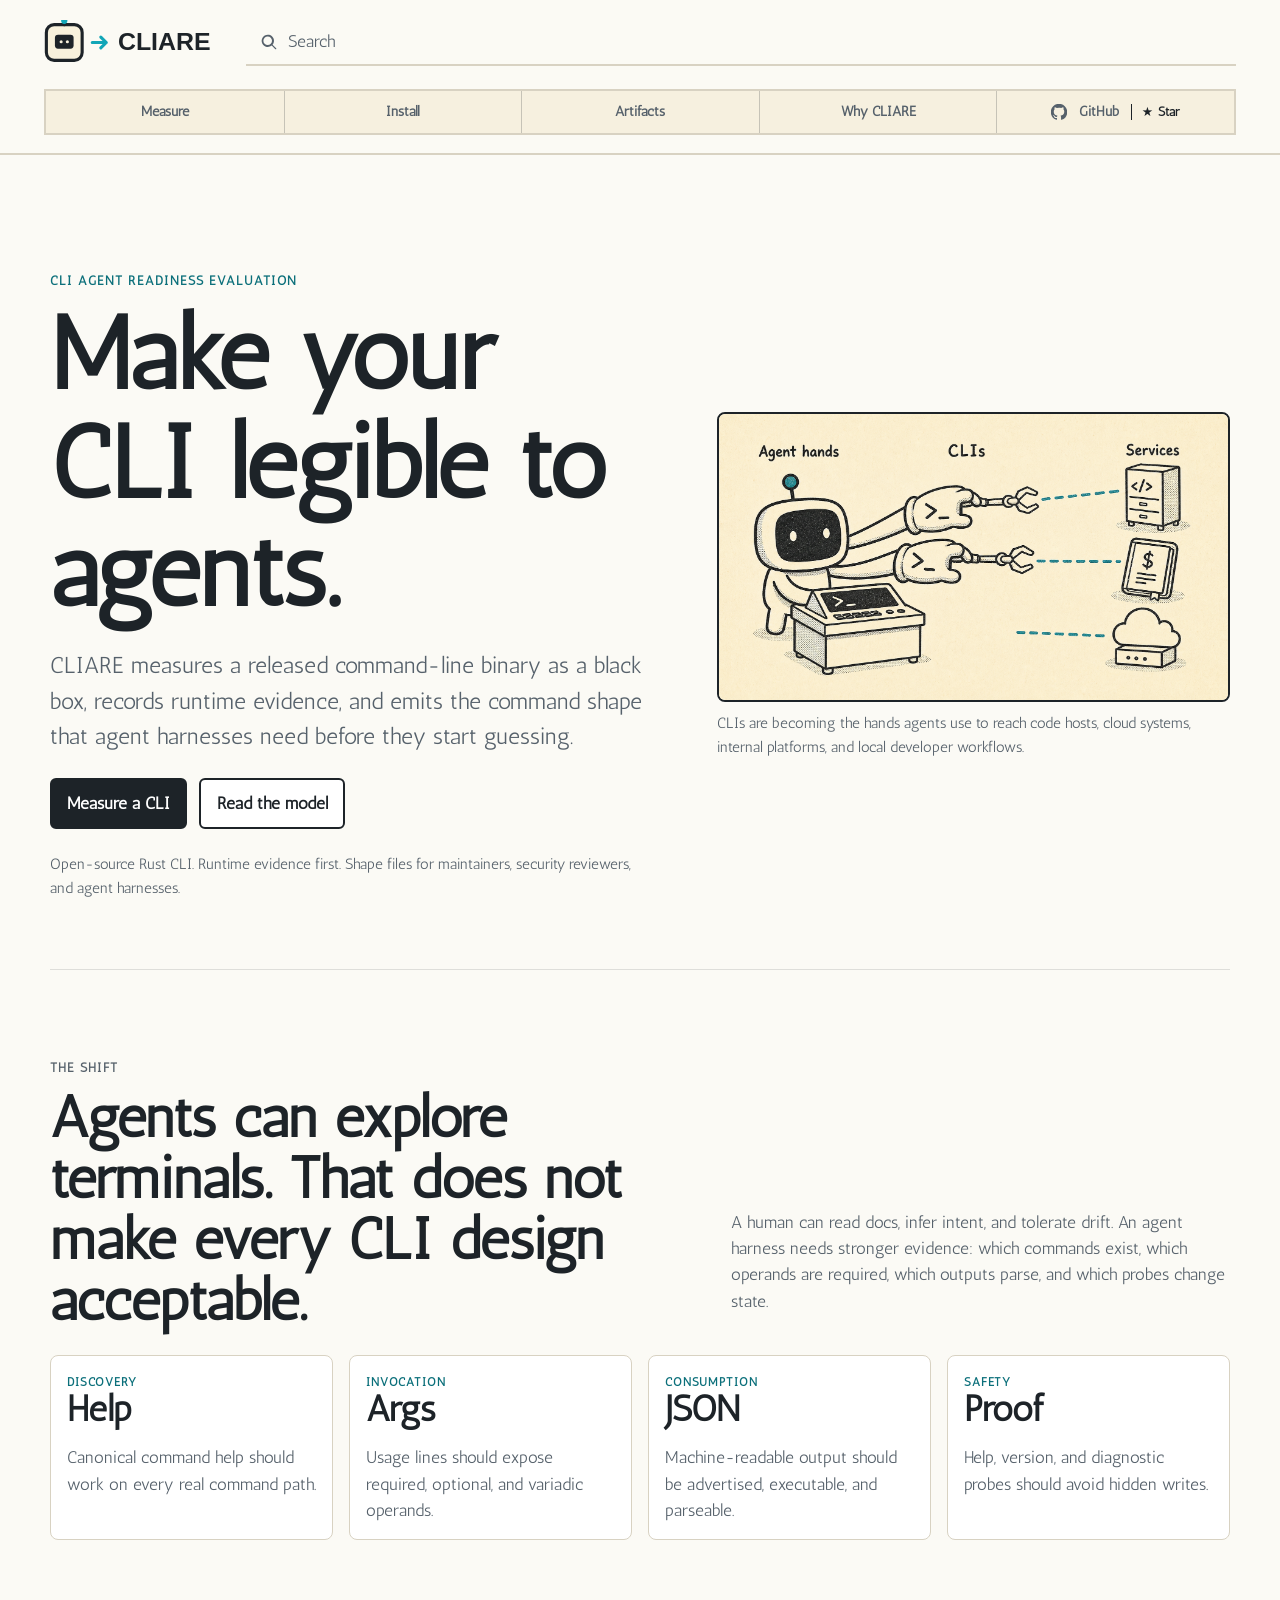
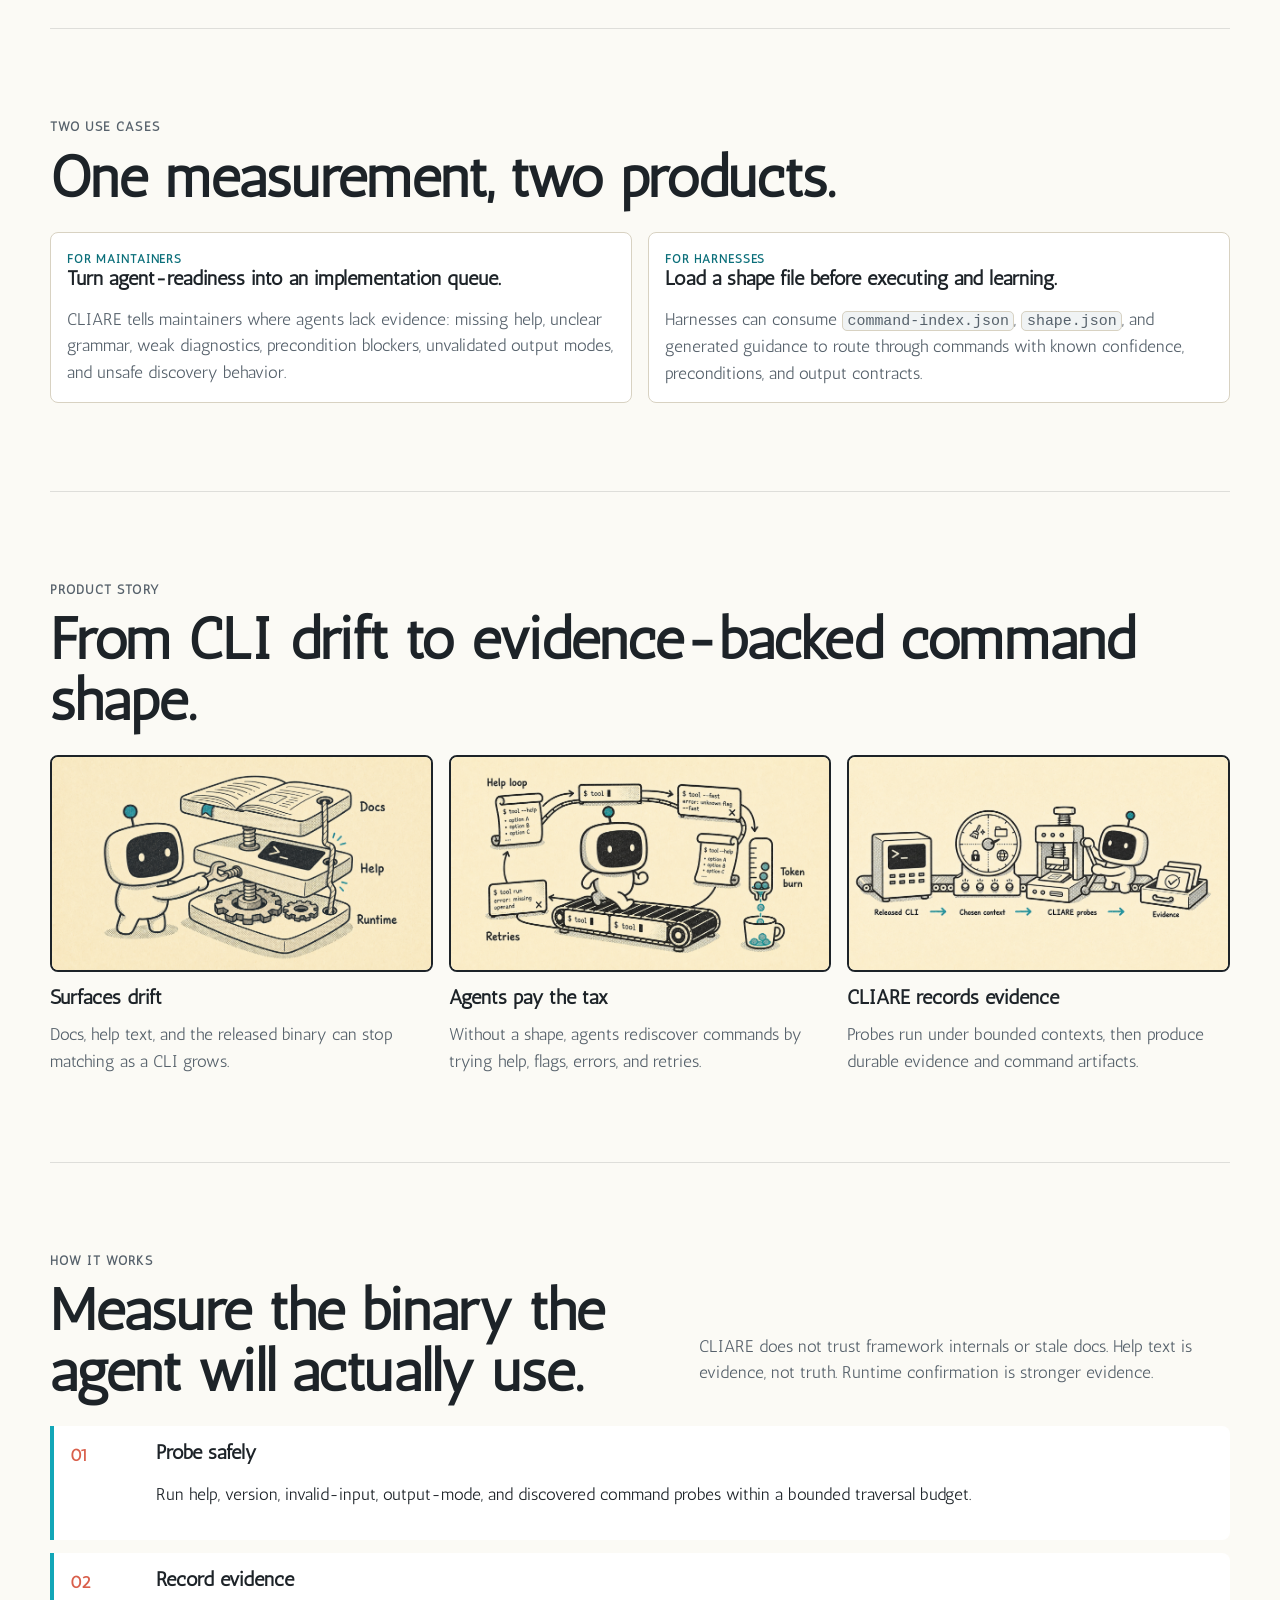
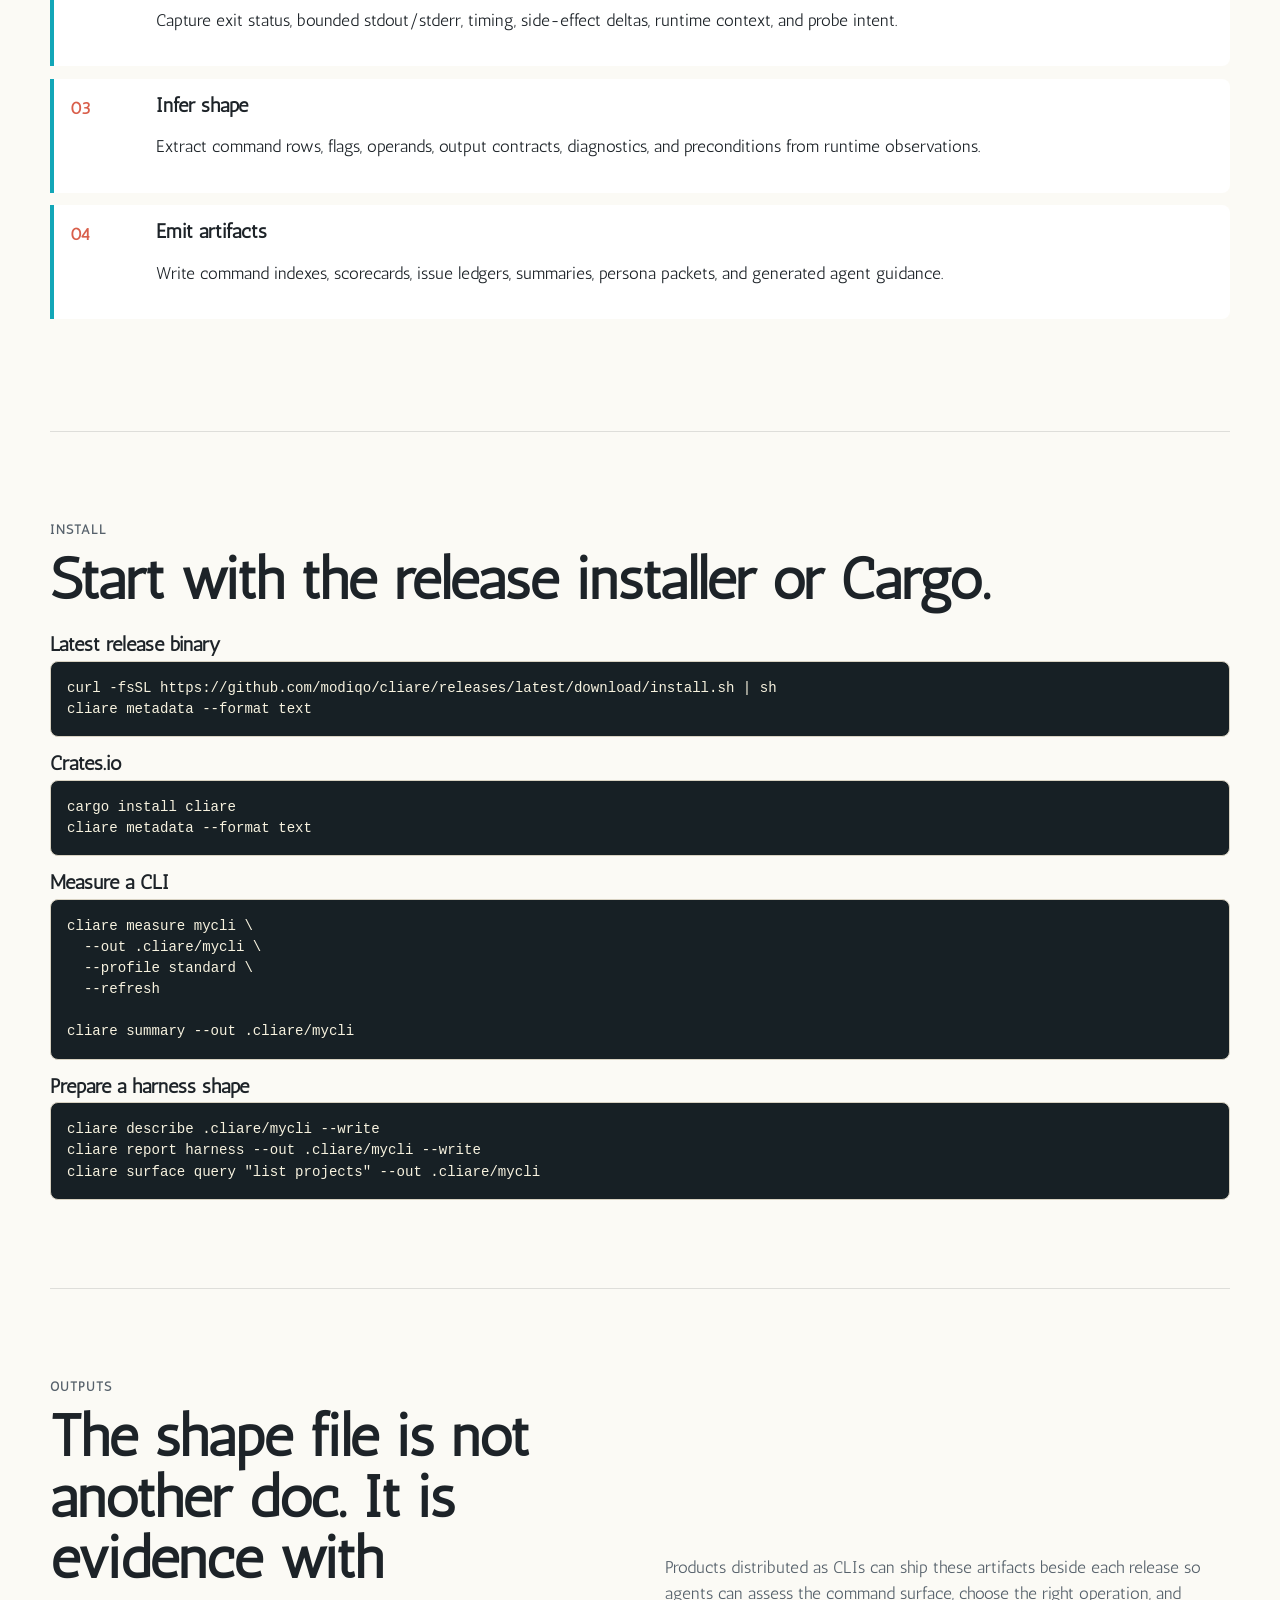
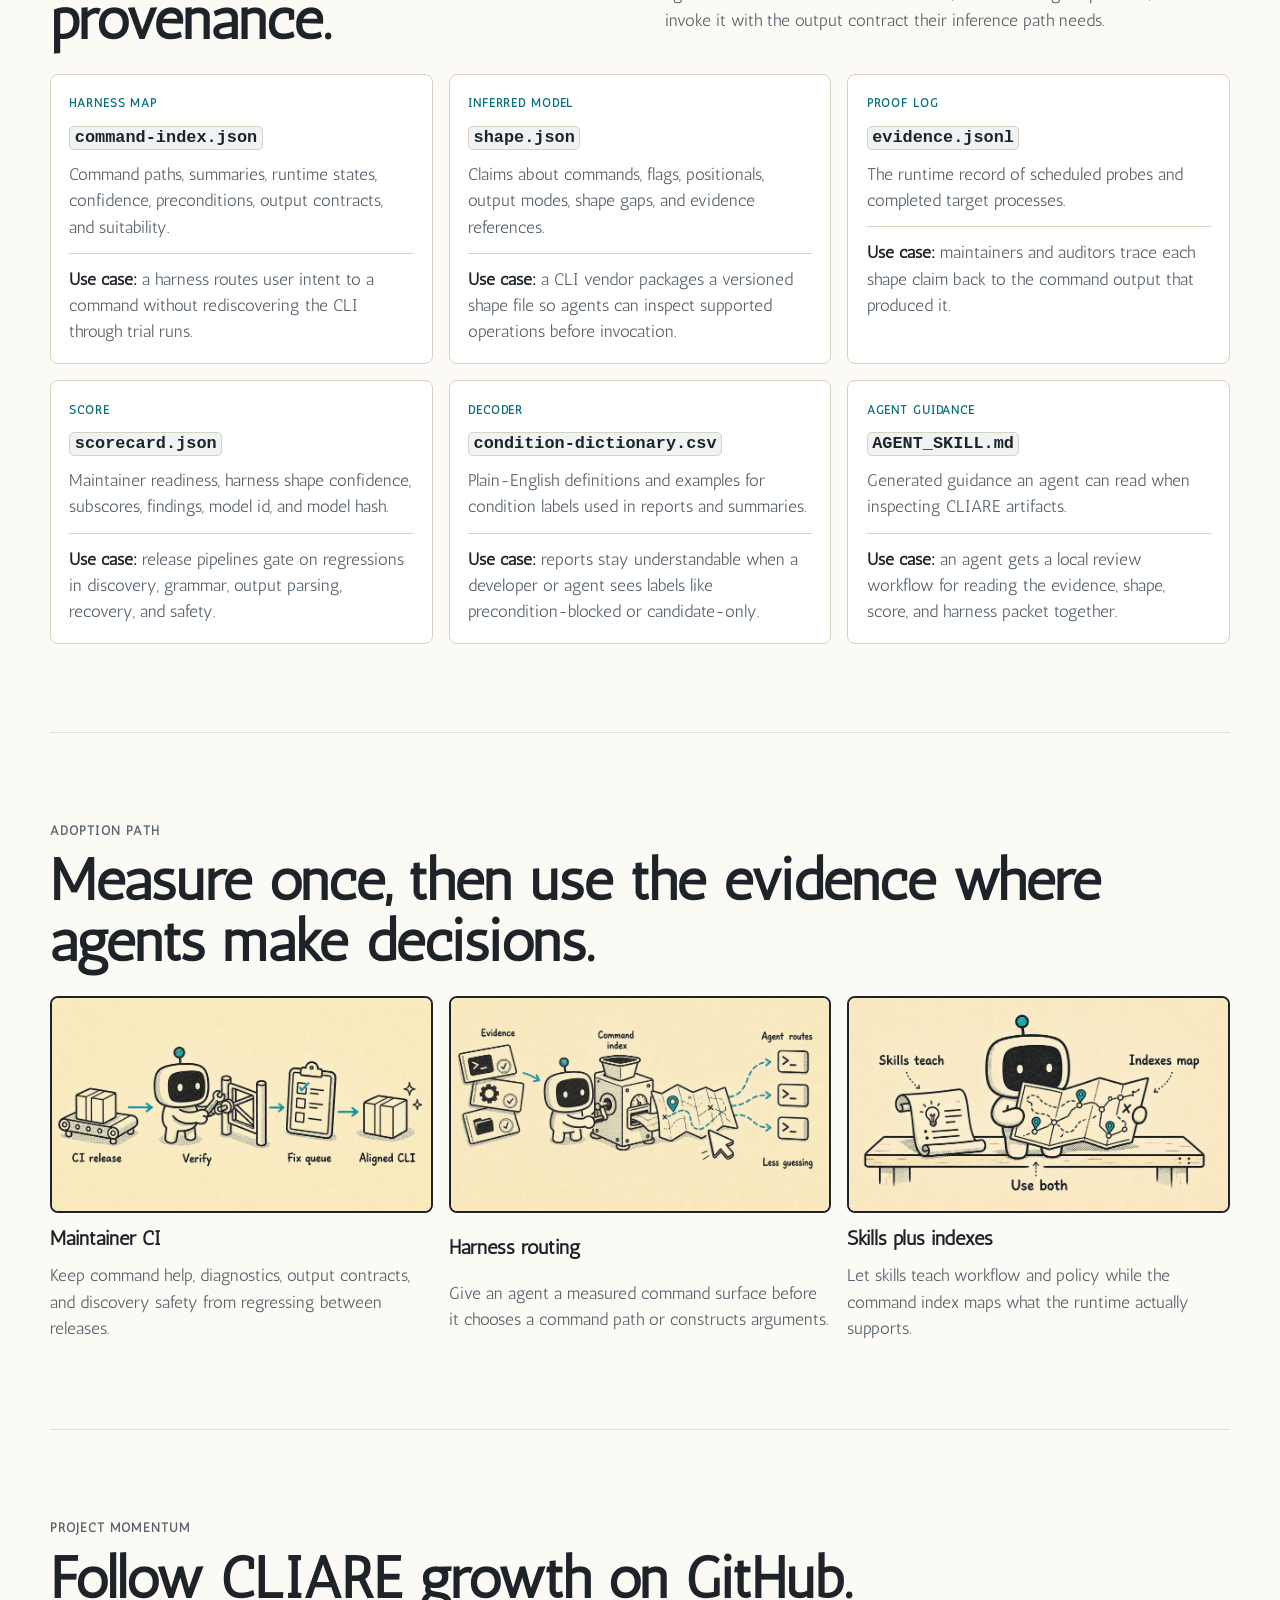
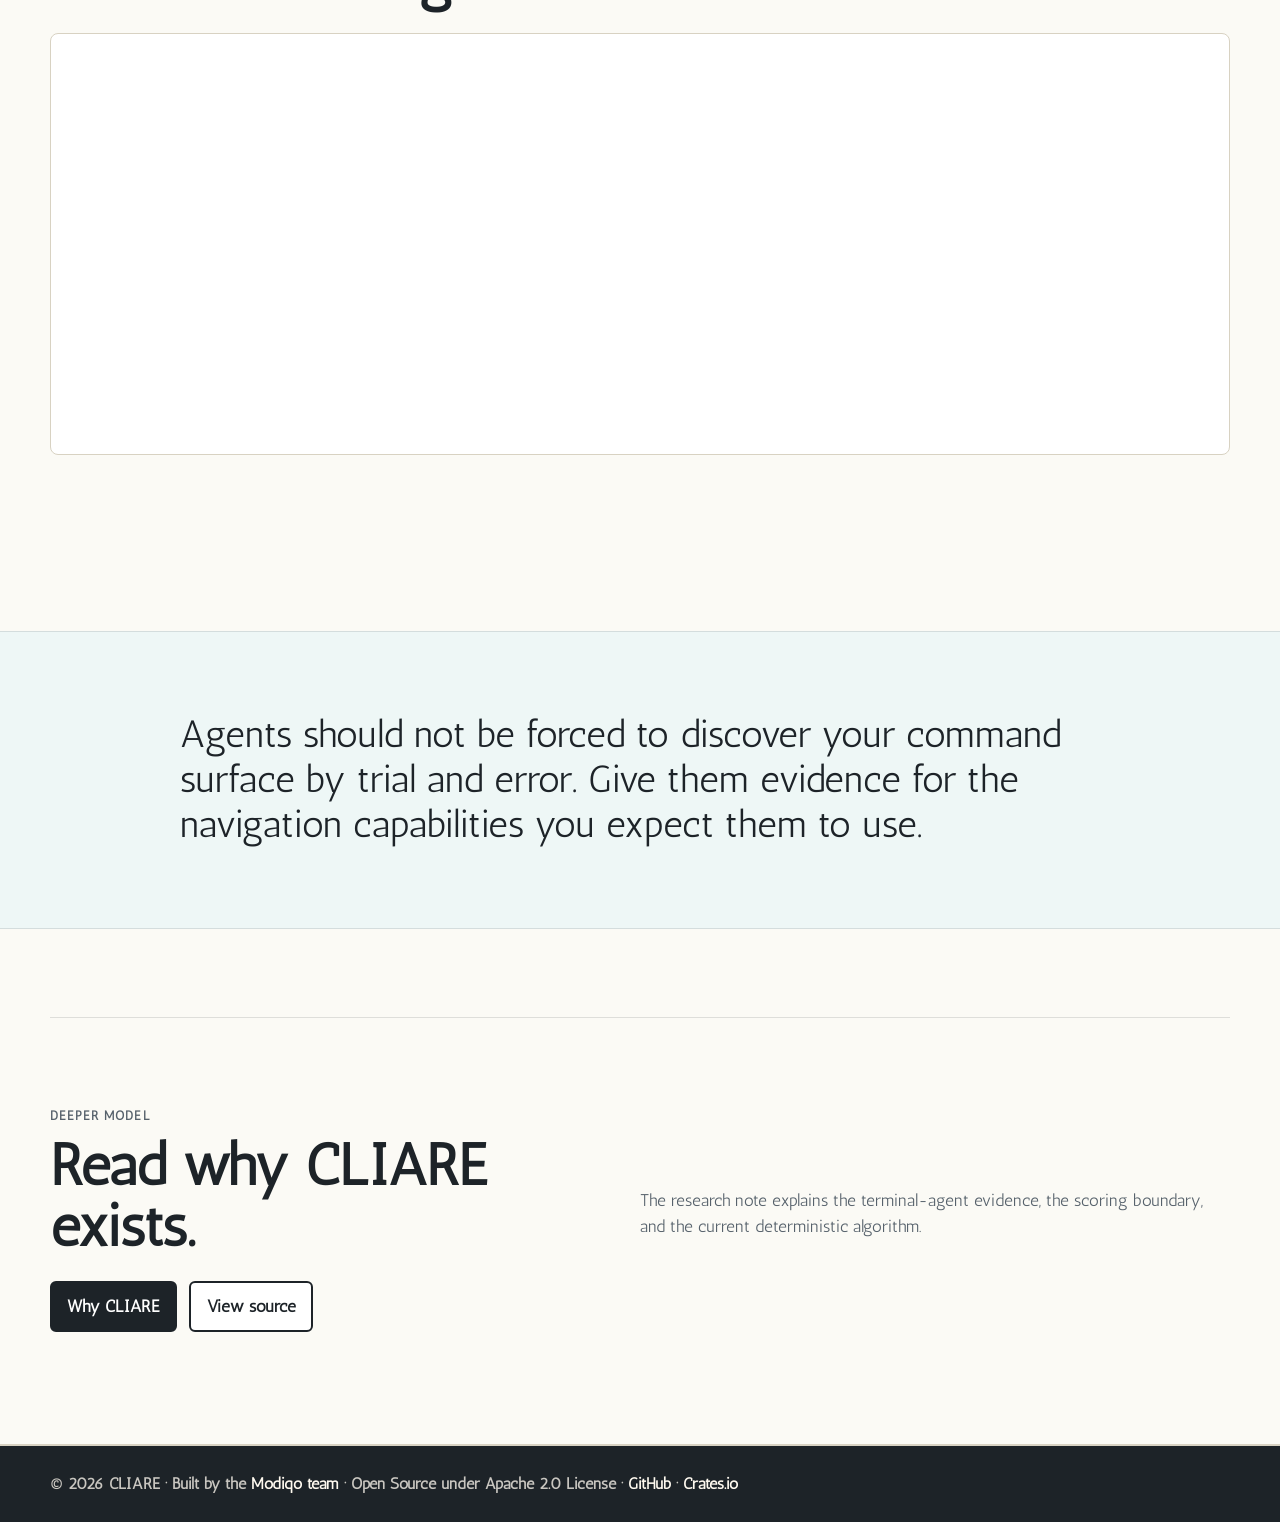
==== commit c024f8a9: "docs: add star history embed" ====
--- a/docs/pages/index.html
+++ b/docs/pages/index.html
@@ -12,7 +12,7 @@
     <link rel="preconnect" href="https://fonts.gstatic.com" crossorigin>
     <link href="https://fonts.googleapis.com/css2?family=Antic&amp;display=swap" rel="stylesheet">
     <link rel="alternate" type="text/plain" href="./llms.txt" title="CLIARE llms.txt">
-    <link rel="stylesheet" href="./assets/styles.css?v=20260702-skillheader">
+    <link rel="stylesheet" href="./assets/styles.css?v=20260704-starhistory">
   </head>
   <body>
     <header class="site-header">
@@ -330,6 +330,23 @@
         </div>
       </section>
 
+      <section id="stars" class="section" aria-labelledby="stars-title">
+        <div class="section-heading">
+          <div>
+            <p class="eyebrow">Project momentum</p>
+            <h2 id="stars-title">Follow CLIARE growth on GitHub.</h2>
+          </div>
+        </div>
+        <div class="star-history-embed">
+          <iframe
+            src="https://www.star-history.com/?repos=modiqo%2Fcliare&amp;type=date&amp;legend=top-left"
+            title="CLIARE GitHub star history"
+            loading="lazy"
+            frameborder="0"
+          ></iframe>
+        </div>
+      </section>
+
       <div class="band" aria-labelledby="stance-title">
         <div class="quote-panel">
           <p id="stance-title">
--- a/docs/pages/assets/styles.css
+++ b/docs/pages/assets/styles.css
@@ -493,6 +493,21 @@
   color: var(--muted);
 }
 
+.star-history-embed {
+  overflow-x: auto;
+  border: 1px solid var(--line);
+  border-radius: 8px;
+  background: var(--white);
+}
+
+.star-history-embed iframe {
+  display: block;
+  width: 100%;
+  min-width: min(600px, 100%);
+  height: 420px;
+  border: 0;
+}
+
 .process {
   display: grid;
   gap: 0.8rem;
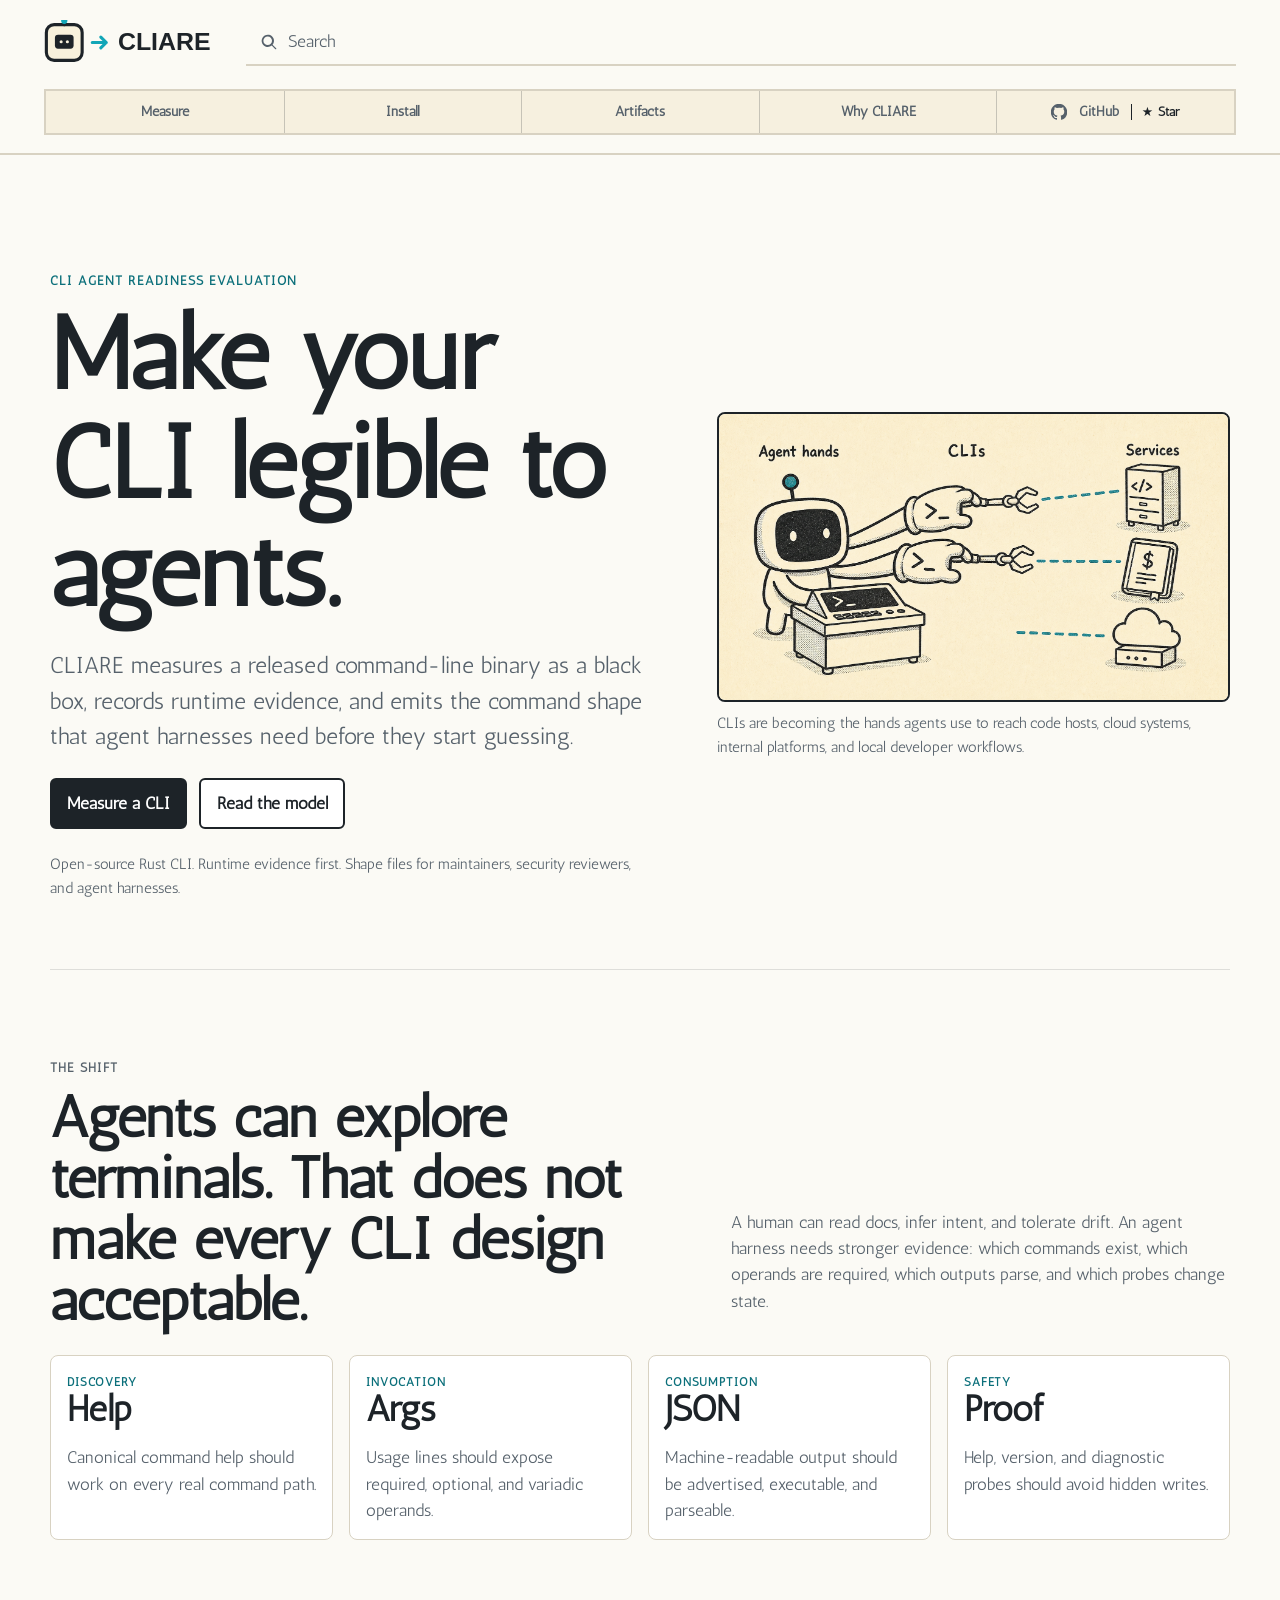
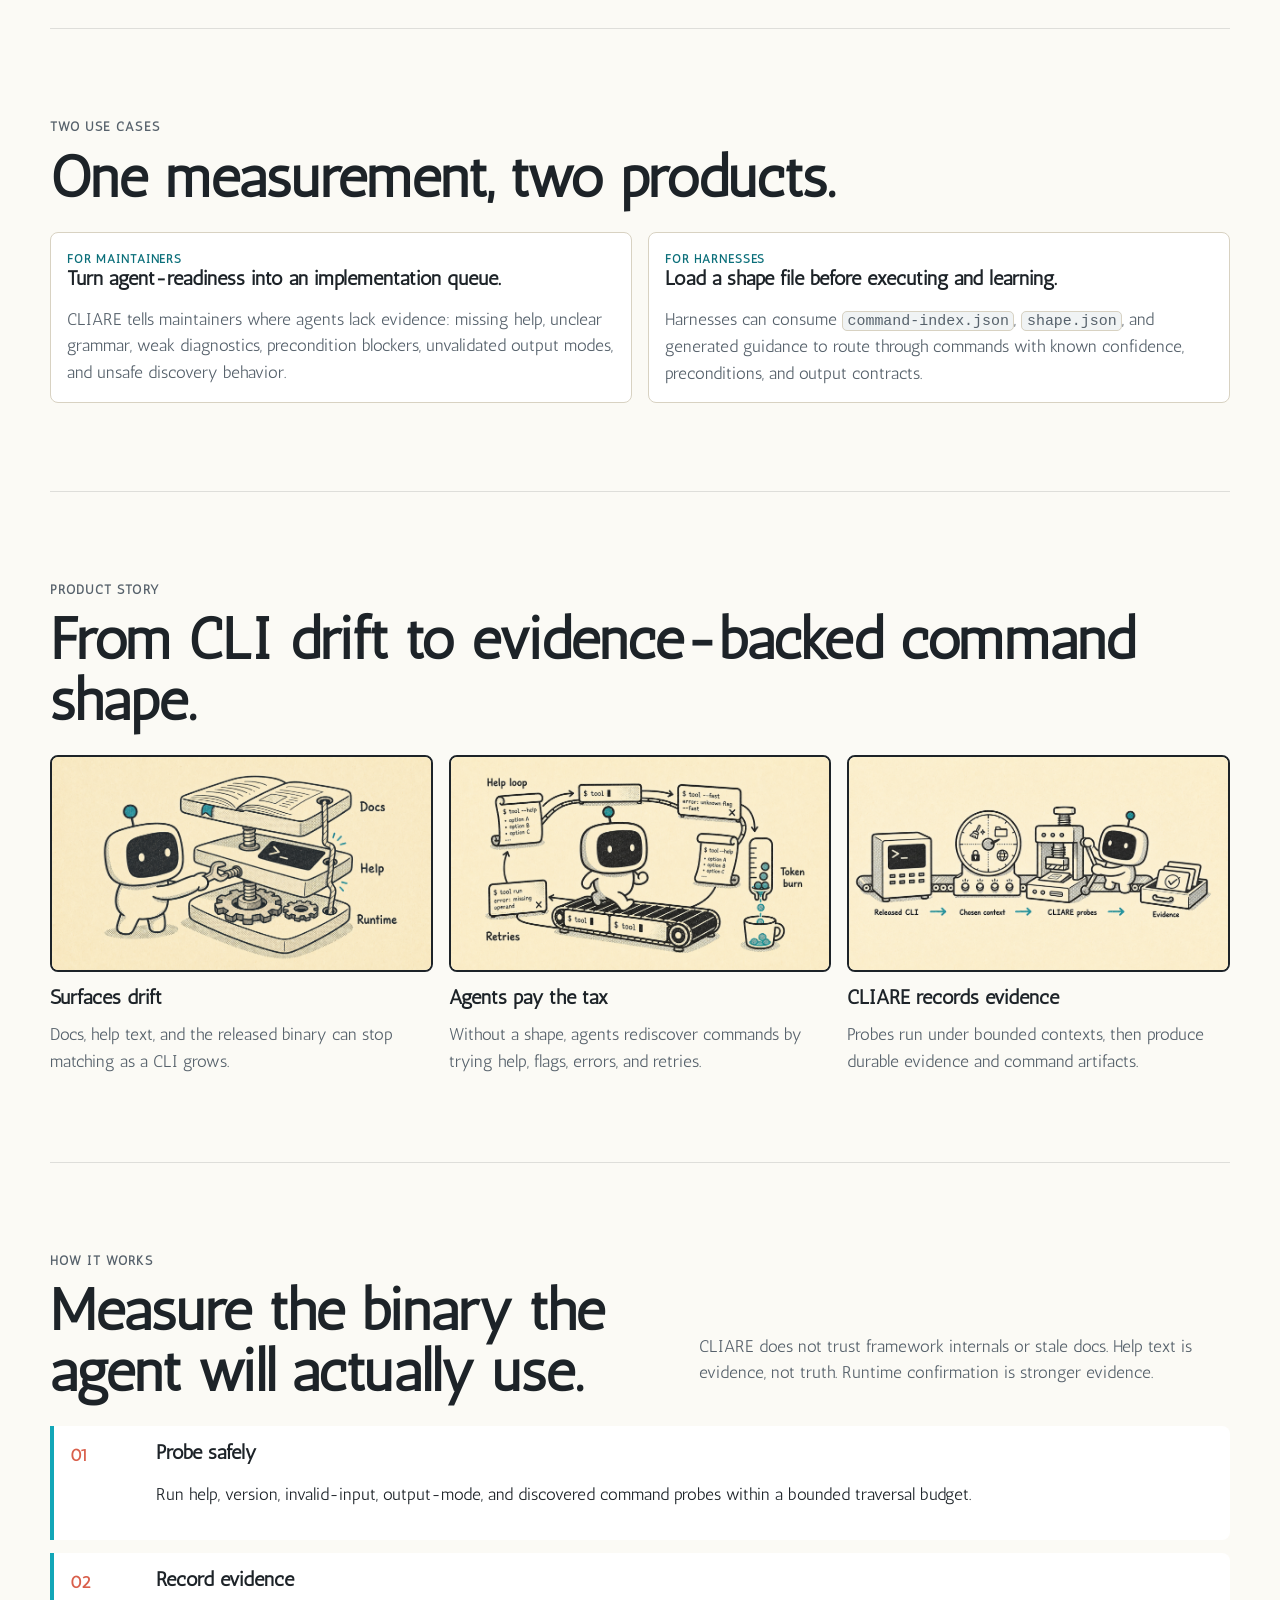
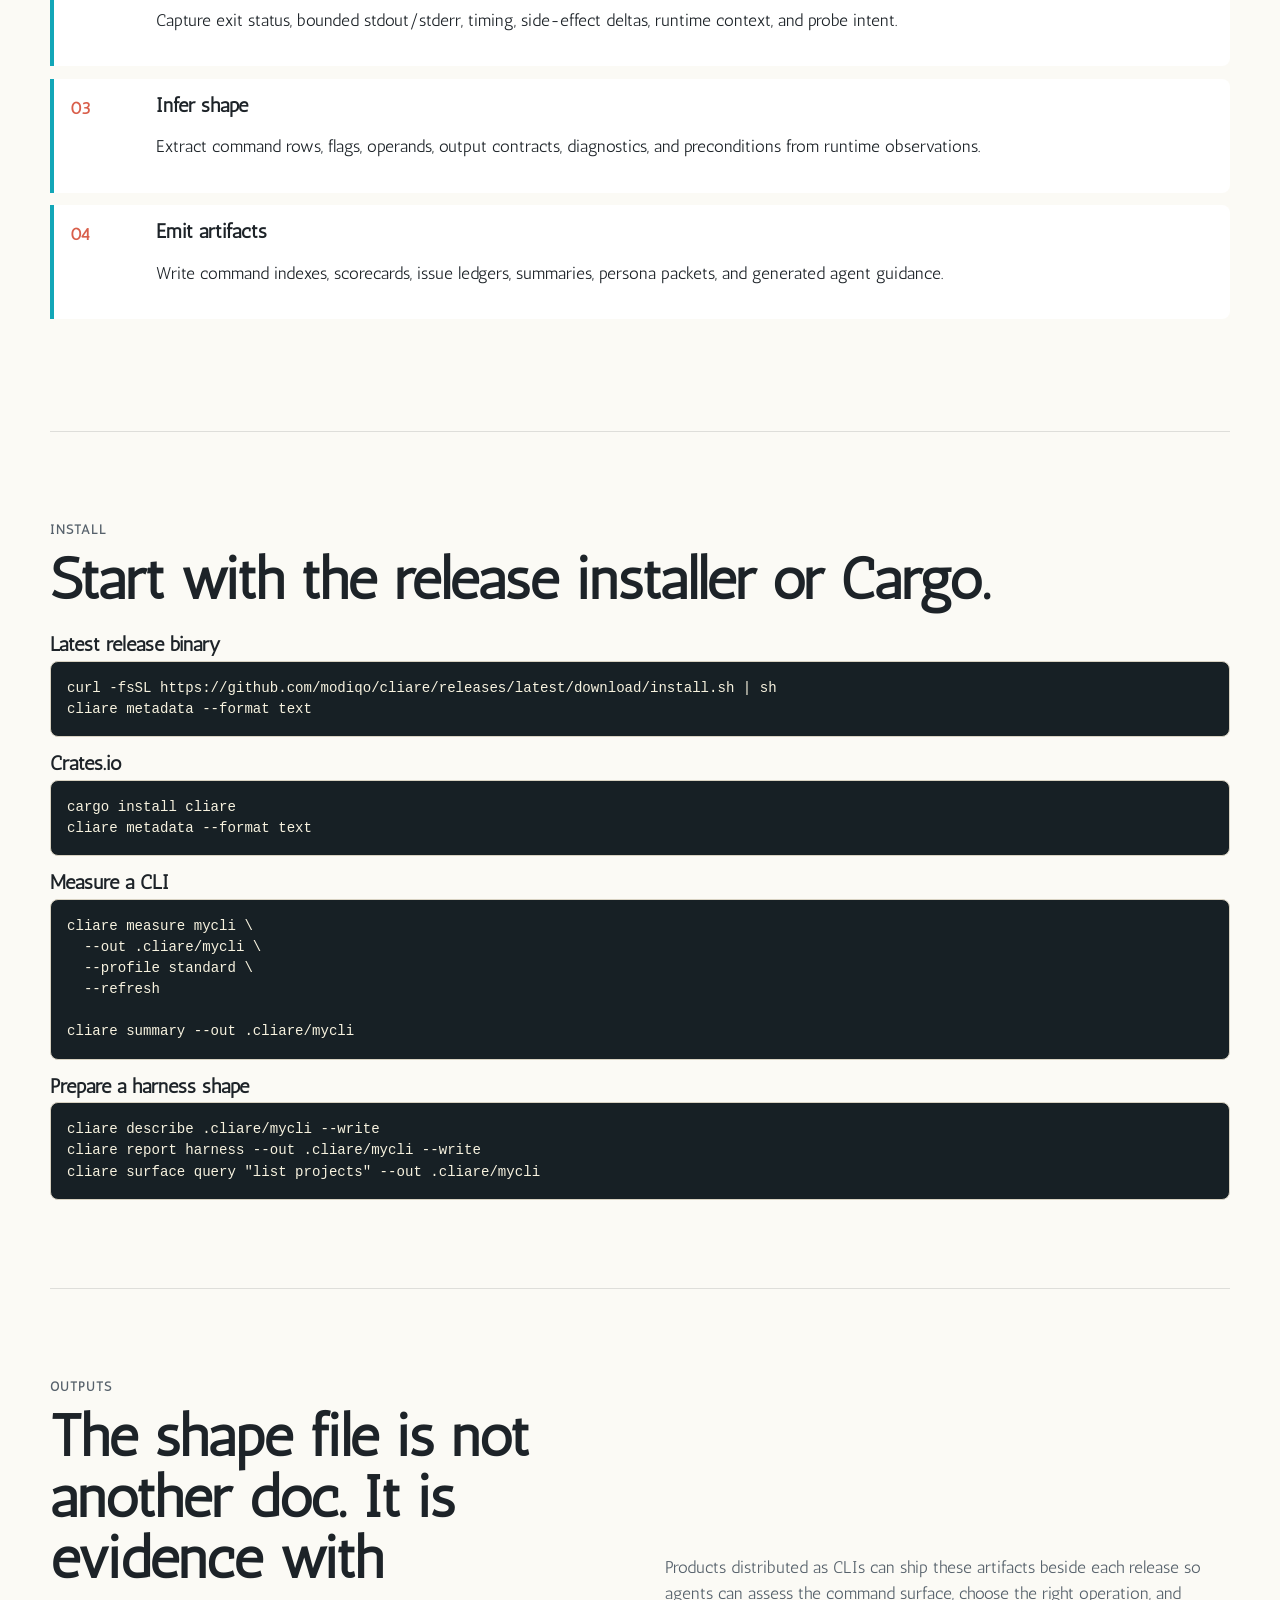
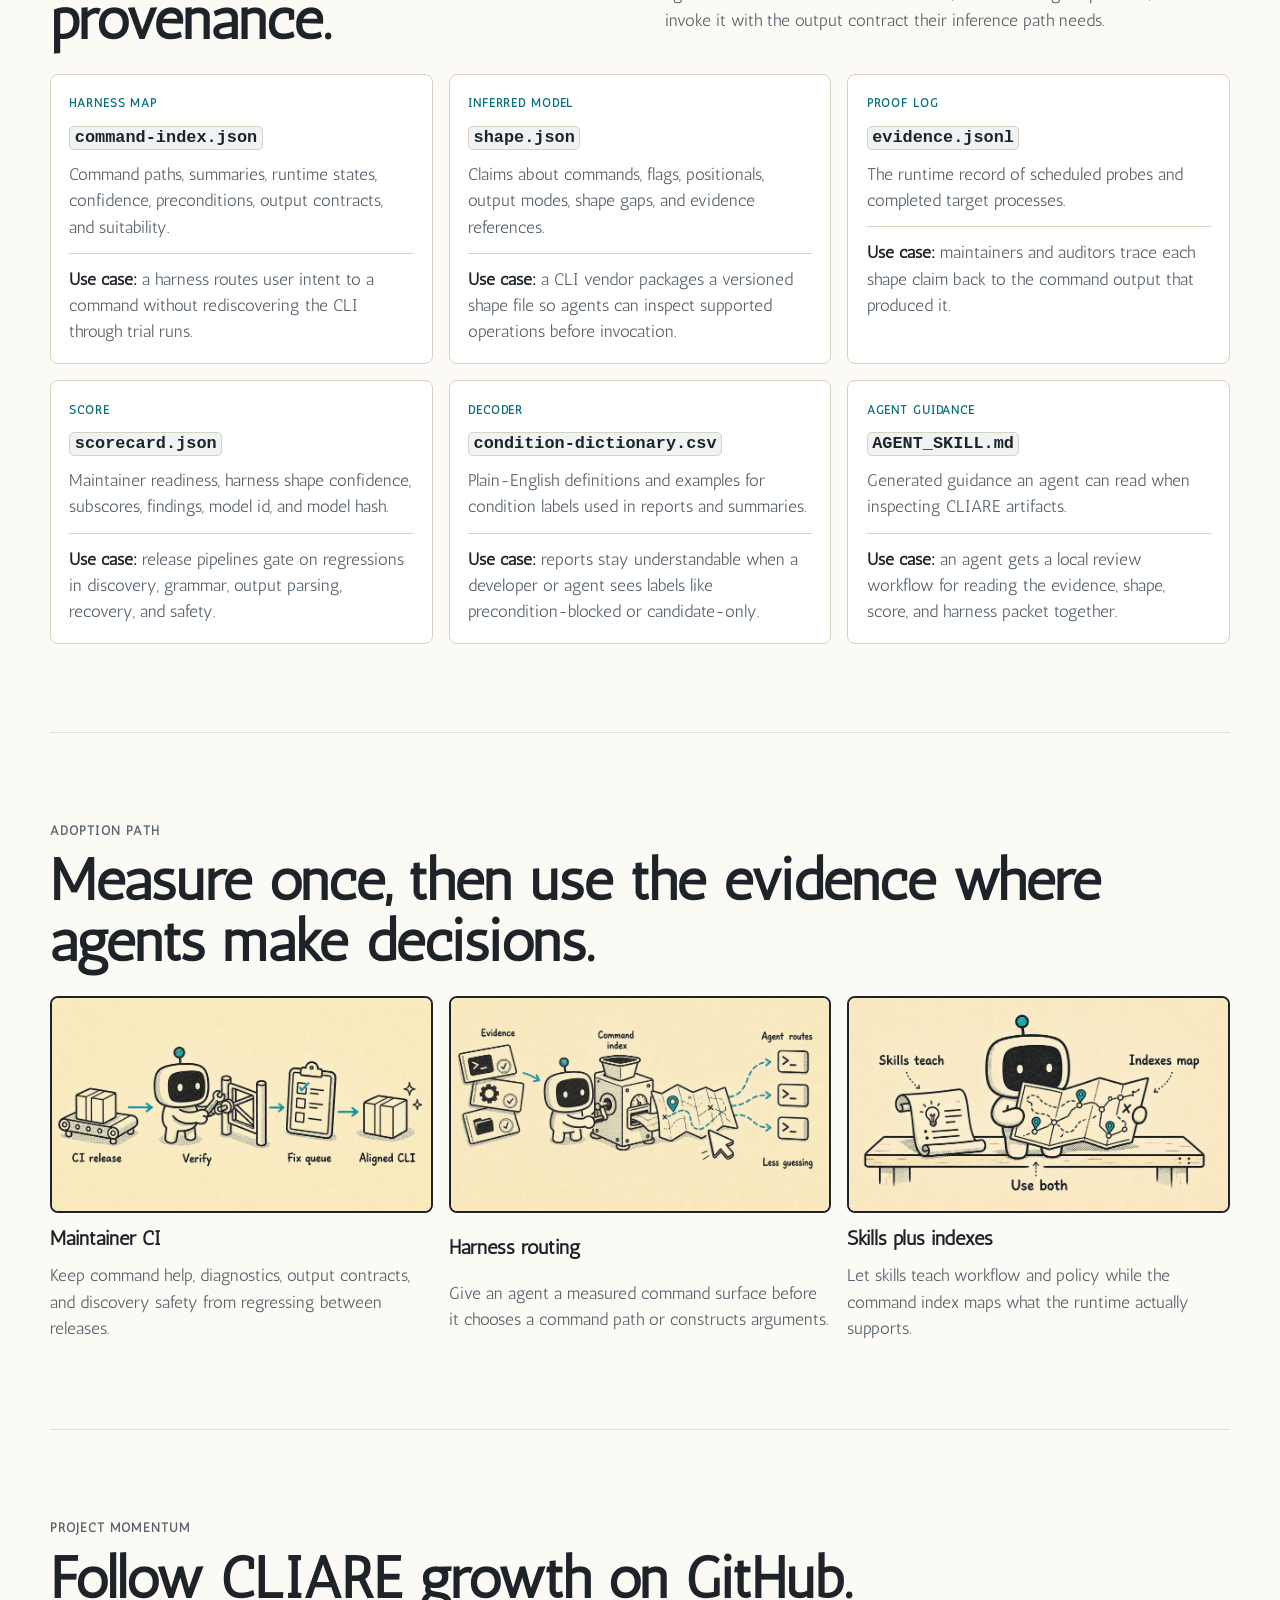
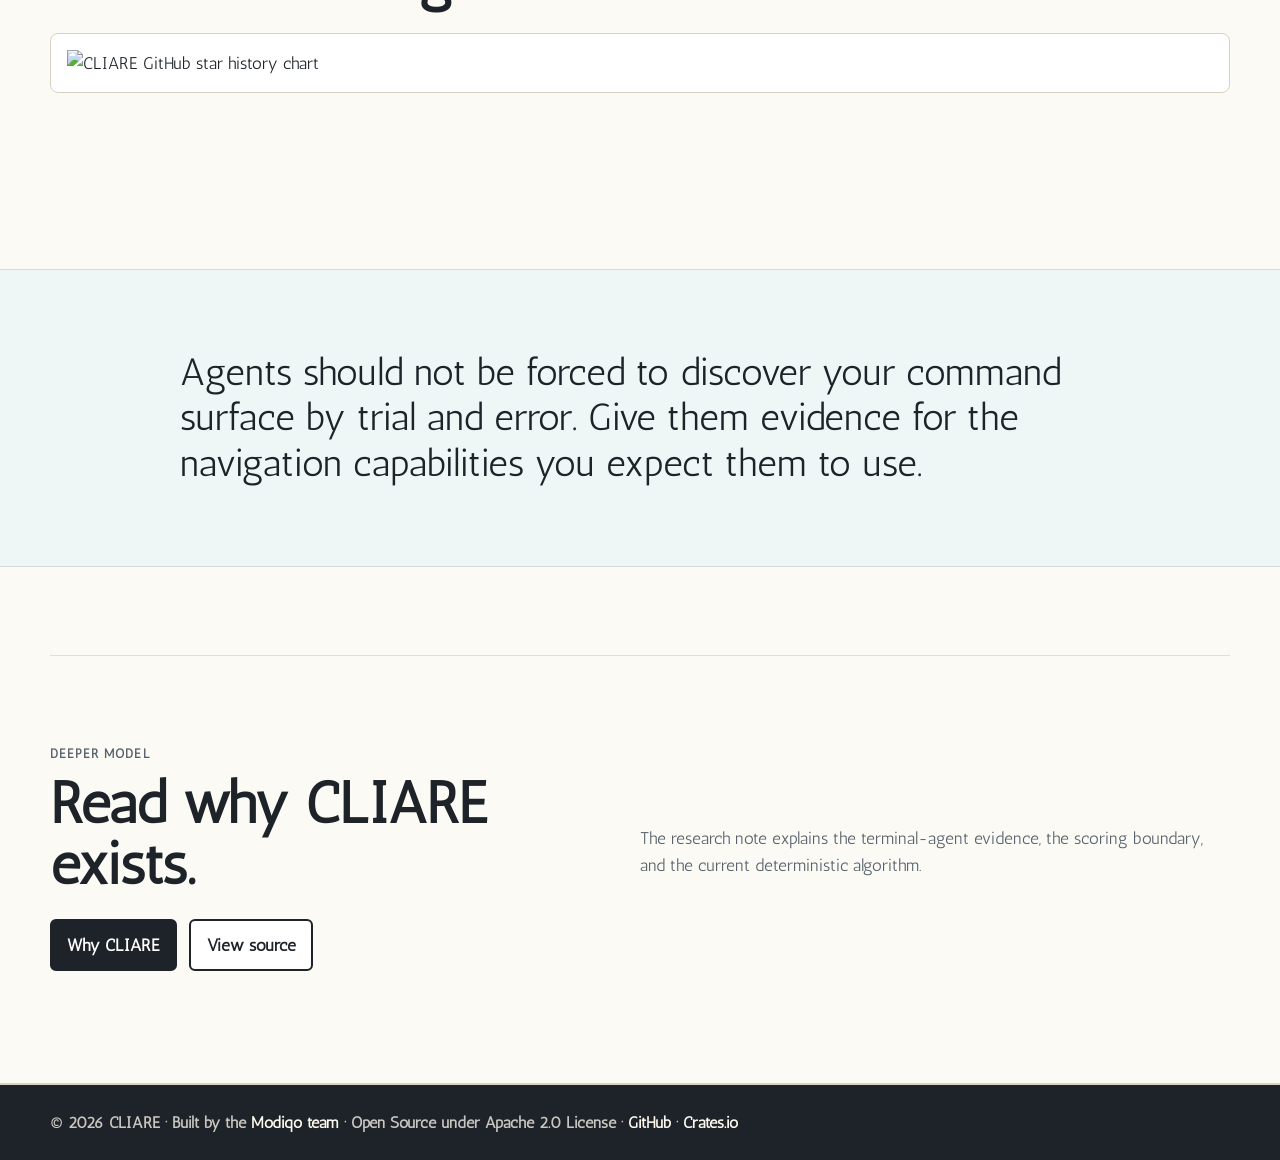
==== commit d956e1e3: "docs: show star history chart only" ====
--- a/docs/pages/index.html
+++ b/docs/pages/index.html
@@ -12,7 +12,7 @@
     <link rel="preconnect" href="https://fonts.gstatic.com" crossorigin>
     <link href="https://fonts.googleapis.com/css2?family=Antic&amp;display=swap" rel="stylesheet">
     <link rel="alternate" type="text/plain" href="./llms.txt" title="CLIARE llms.txt">
-    <link rel="stylesheet" href="./assets/styles.css?v=20260704-starhistory">
+    <link rel="stylesheet" href="./assets/styles.css?v=20260704-starhistory-chart">
   </head>
   <body>
     <header class="site-header">
@@ -337,14 +337,19 @@
             <h2 id="stars-title">Follow CLIARE growth on GitHub.</h2>
           </div>
         </div>
-        <div class="star-history-embed">
-          <iframe
-            src="https://www.star-history.com/?repos=modiqo%2Fcliare&amp;type=date&amp;legend=top-left"
-            title="CLIARE GitHub star history"
+        <a
+          class="star-history-chart"
+          href="https://www.star-history.com/#modiqo/cliare&amp;Date"
+          target="_blank"
+          rel="noreferrer"
+          aria-label="Open CLIARE star history on Star History"
+        >
+          <img
+            src="https://api.star-history.com/svg?repos=modiqo%2Fcliare&amp;type=Date&amp;legendPosition=top-left"
+            alt="CLIARE GitHub star history chart"
             loading="lazy"
-            frameborder="0"
-          ></iframe>
-        </div>
+          >
+        </a>
       </section>
 
       <div class="band" aria-labelledby="stance-title">
--- a/docs/pages/assets/styles.css
+++ b/docs/pages/assets/styles.css
@@ -493,19 +493,19 @@
   color: var(--muted);
 }
 
-.star-history-embed {
-  overflow-x: auto;
+.star-history-chart {
+  display: block;
   border: 1px solid var(--line);
   border-radius: 8px;
   background: var(--white);
-}
-
-.star-history-embed iframe {
+  padding: clamp(0.6rem, 2vw, 1rem);
+  text-decoration: none;
+}
+
+.star-history-chart img {
   display: block;
   width: 100%;
-  min-width: min(600px, 100%);
-  height: 420px;
-  border: 0;
+  height: auto;
 }
 
 .process {
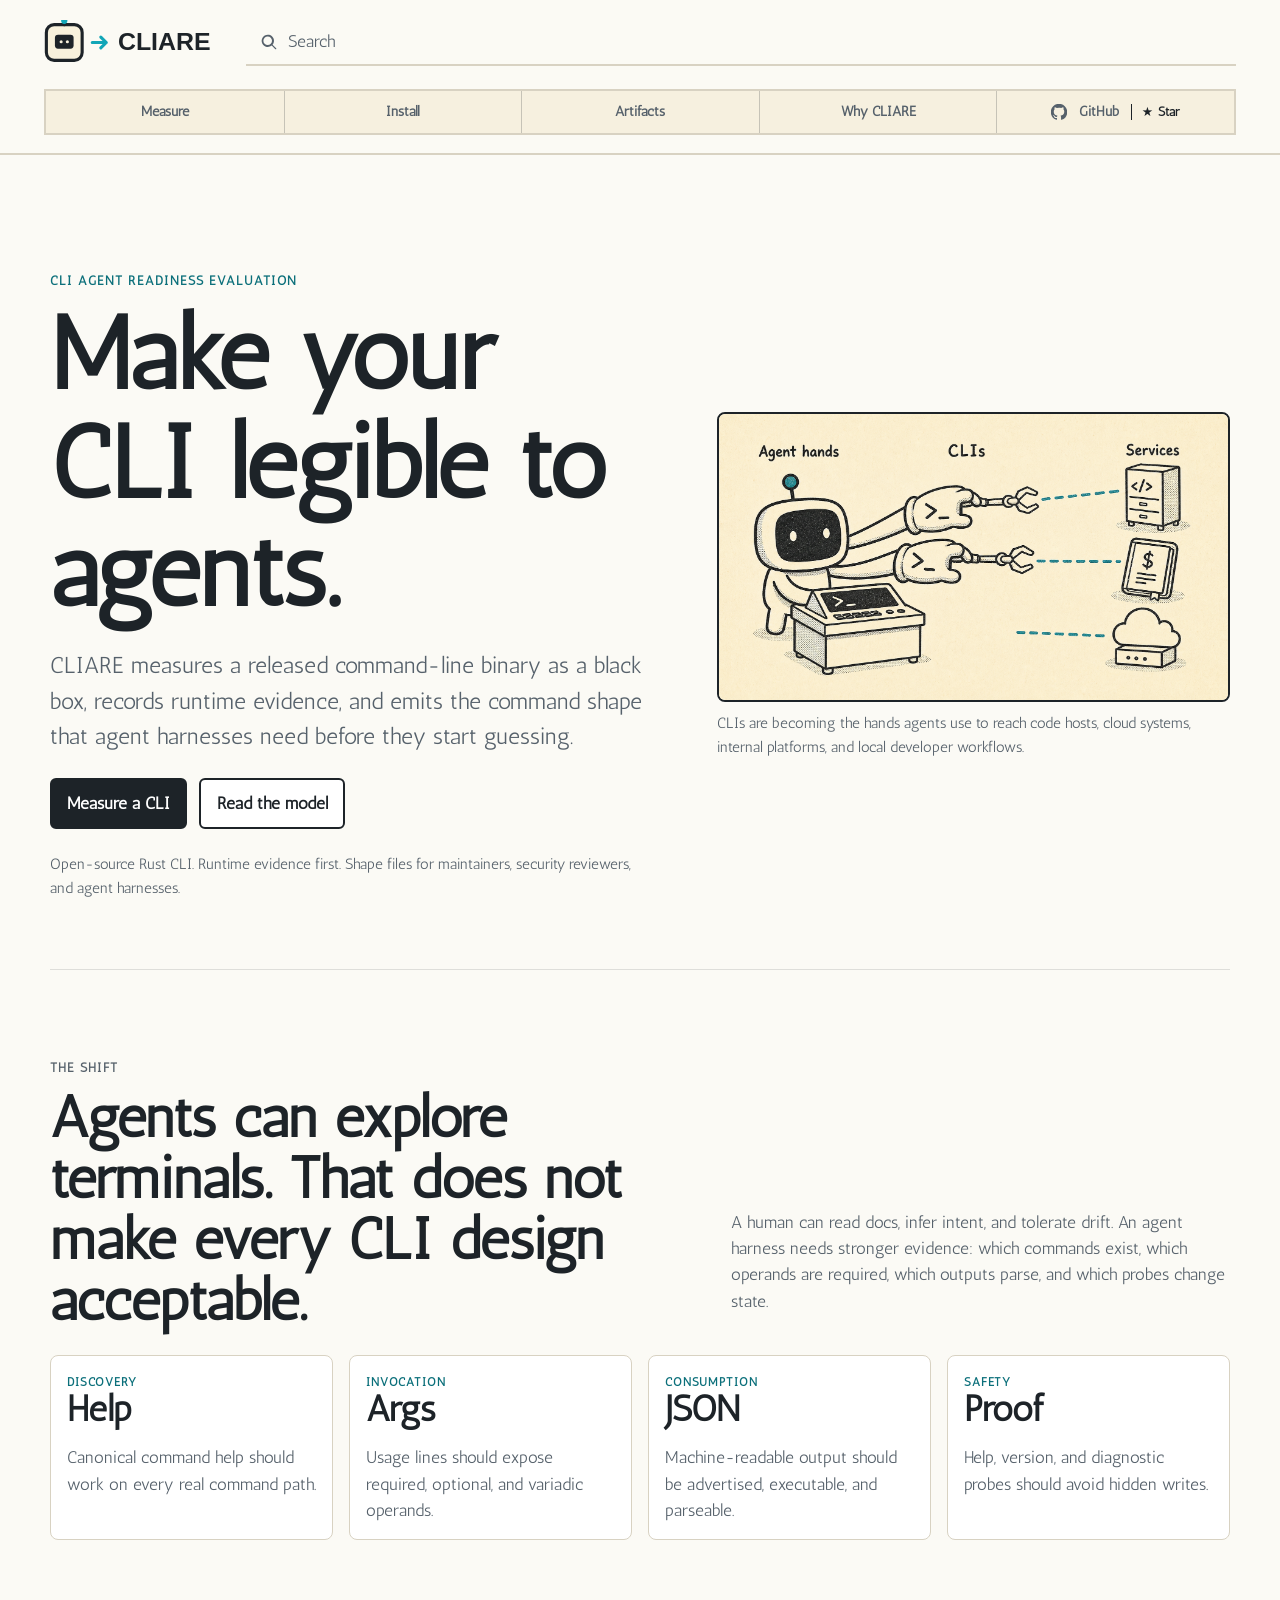
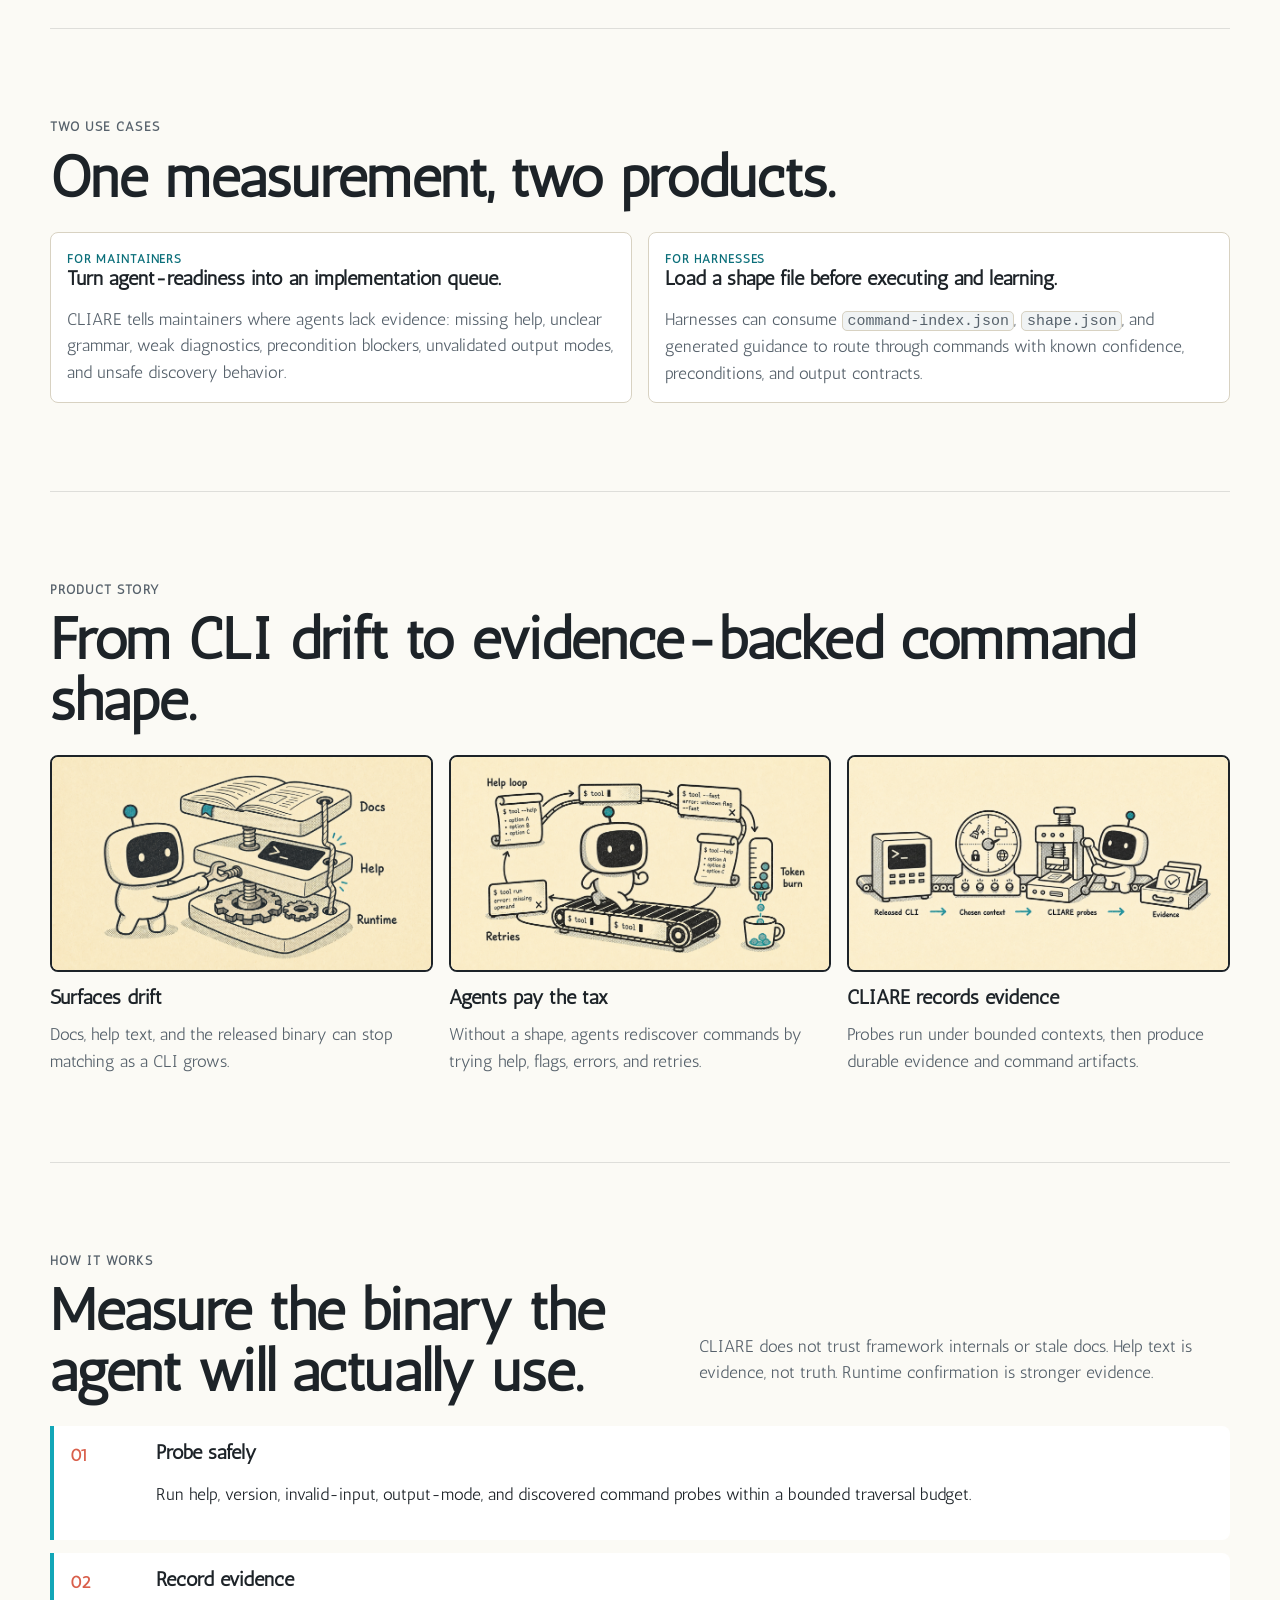
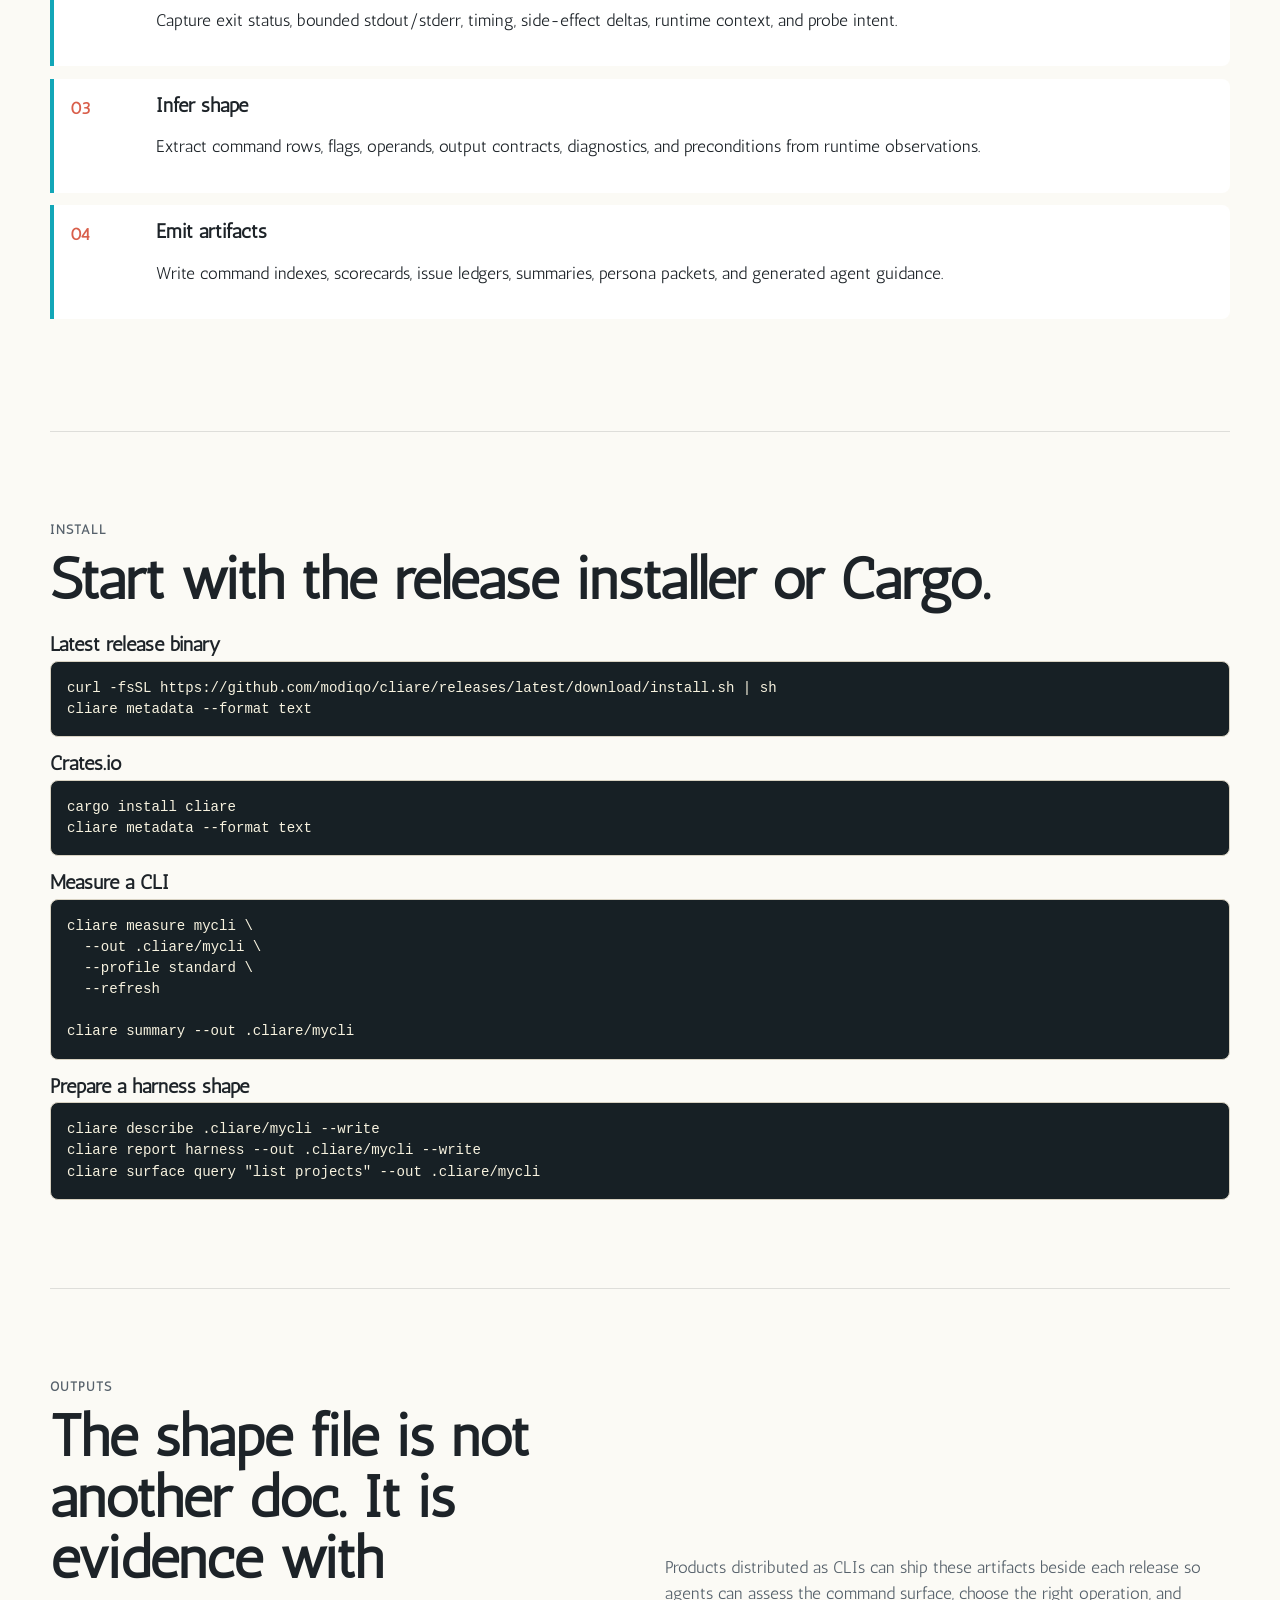
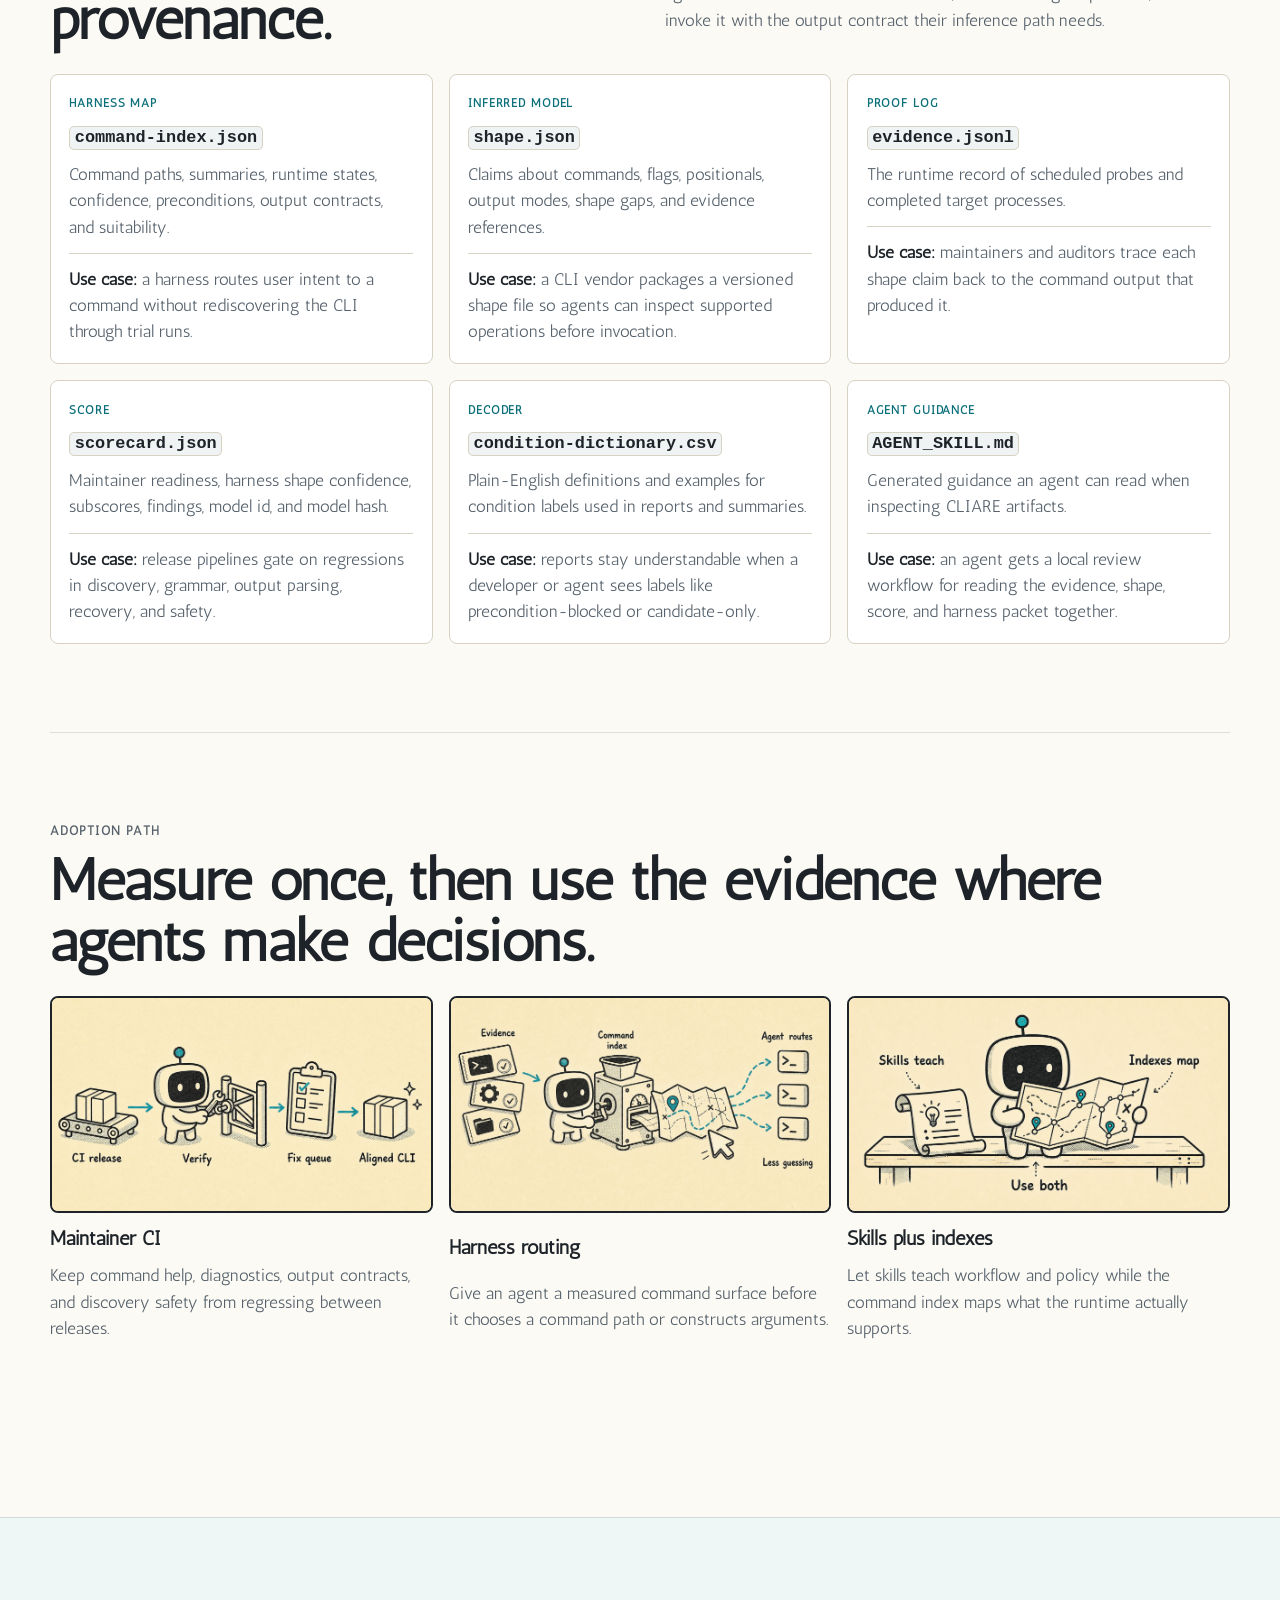
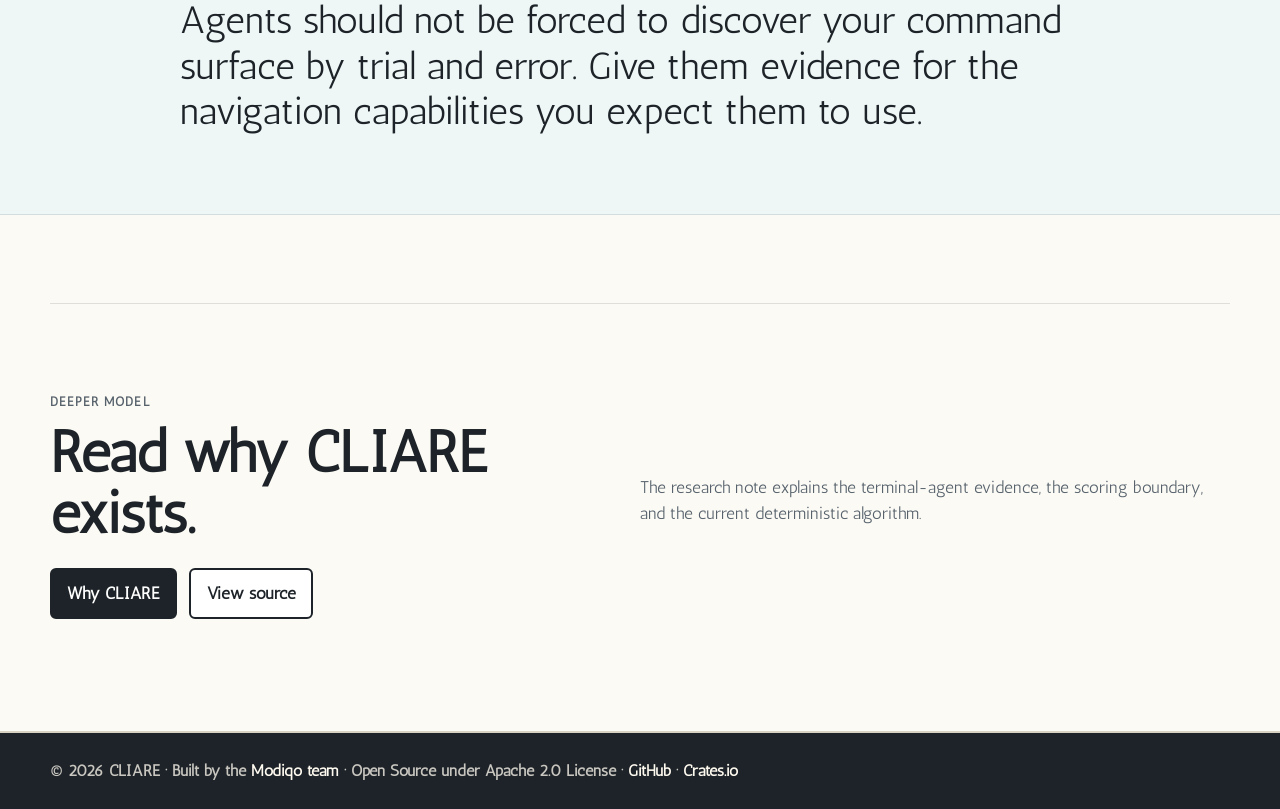
==== commit 3cae4ffa: "Remove unsupported star history chart" ====
--- a/docs/pages/index.html
+++ b/docs/pages/index.html
@@ -12,7 +12,7 @@
     <link rel="preconnect" href="https://fonts.gstatic.com" crossorigin>
     <link href="https://fonts.googleapis.com/css2?family=Antic&amp;display=swap" rel="stylesheet">
     <link rel="alternate" type="text/plain" href="./llms.txt" title="CLIARE llms.txt">
-    <link rel="stylesheet" href="./assets/styles.css?v=20260704-starhistory-chart">
+    <link rel="stylesheet" href="./assets/styles.css?v=20260713">
   </head>
   <body>
     <header class="site-header">
@@ -330,28 +330,6 @@
         </div>
       </section>
 
-      <section id="stars" class="section" aria-labelledby="stars-title">
-        <div class="section-heading">
-          <div>
-            <p class="eyebrow">Project momentum</p>
-            <h2 id="stars-title">Follow CLIARE growth on GitHub.</h2>
-          </div>
-        </div>
-        <a
-          class="star-history-chart"
-          href="https://www.star-history.com/#modiqo/cliare&amp;Date"
-          target="_blank"
-          rel="noreferrer"
-          aria-label="Open CLIARE star history on Star History"
-        >
-          <img
-            src="https://api.star-history.com/svg?repos=modiqo%2Fcliare&amp;type=Date&amp;legendPosition=top-left"
-            alt="CLIARE GitHub star history chart"
-            loading="lazy"
-          >
-        </a>
-      </section>
-
       <div class="band" aria-labelledby="stance-title">
         <div class="quote-panel">
           <p id="stance-title">
--- a/docs/pages/assets/styles.css
+++ b/docs/pages/assets/styles.css
@@ -493,21 +493,6 @@
   color: var(--muted);
 }
 
-.star-history-chart {
-  display: block;
-  border: 1px solid var(--line);
-  border-radius: 8px;
-  background: var(--white);
-  padding: clamp(0.6rem, 2vw, 1rem);
-  text-decoration: none;
-}
-
-.star-history-chart img {
-  display: block;
-  width: 100%;
-  height: auto;
-}
-
 .process {
   display: grid;
   gap: 0.8rem;
